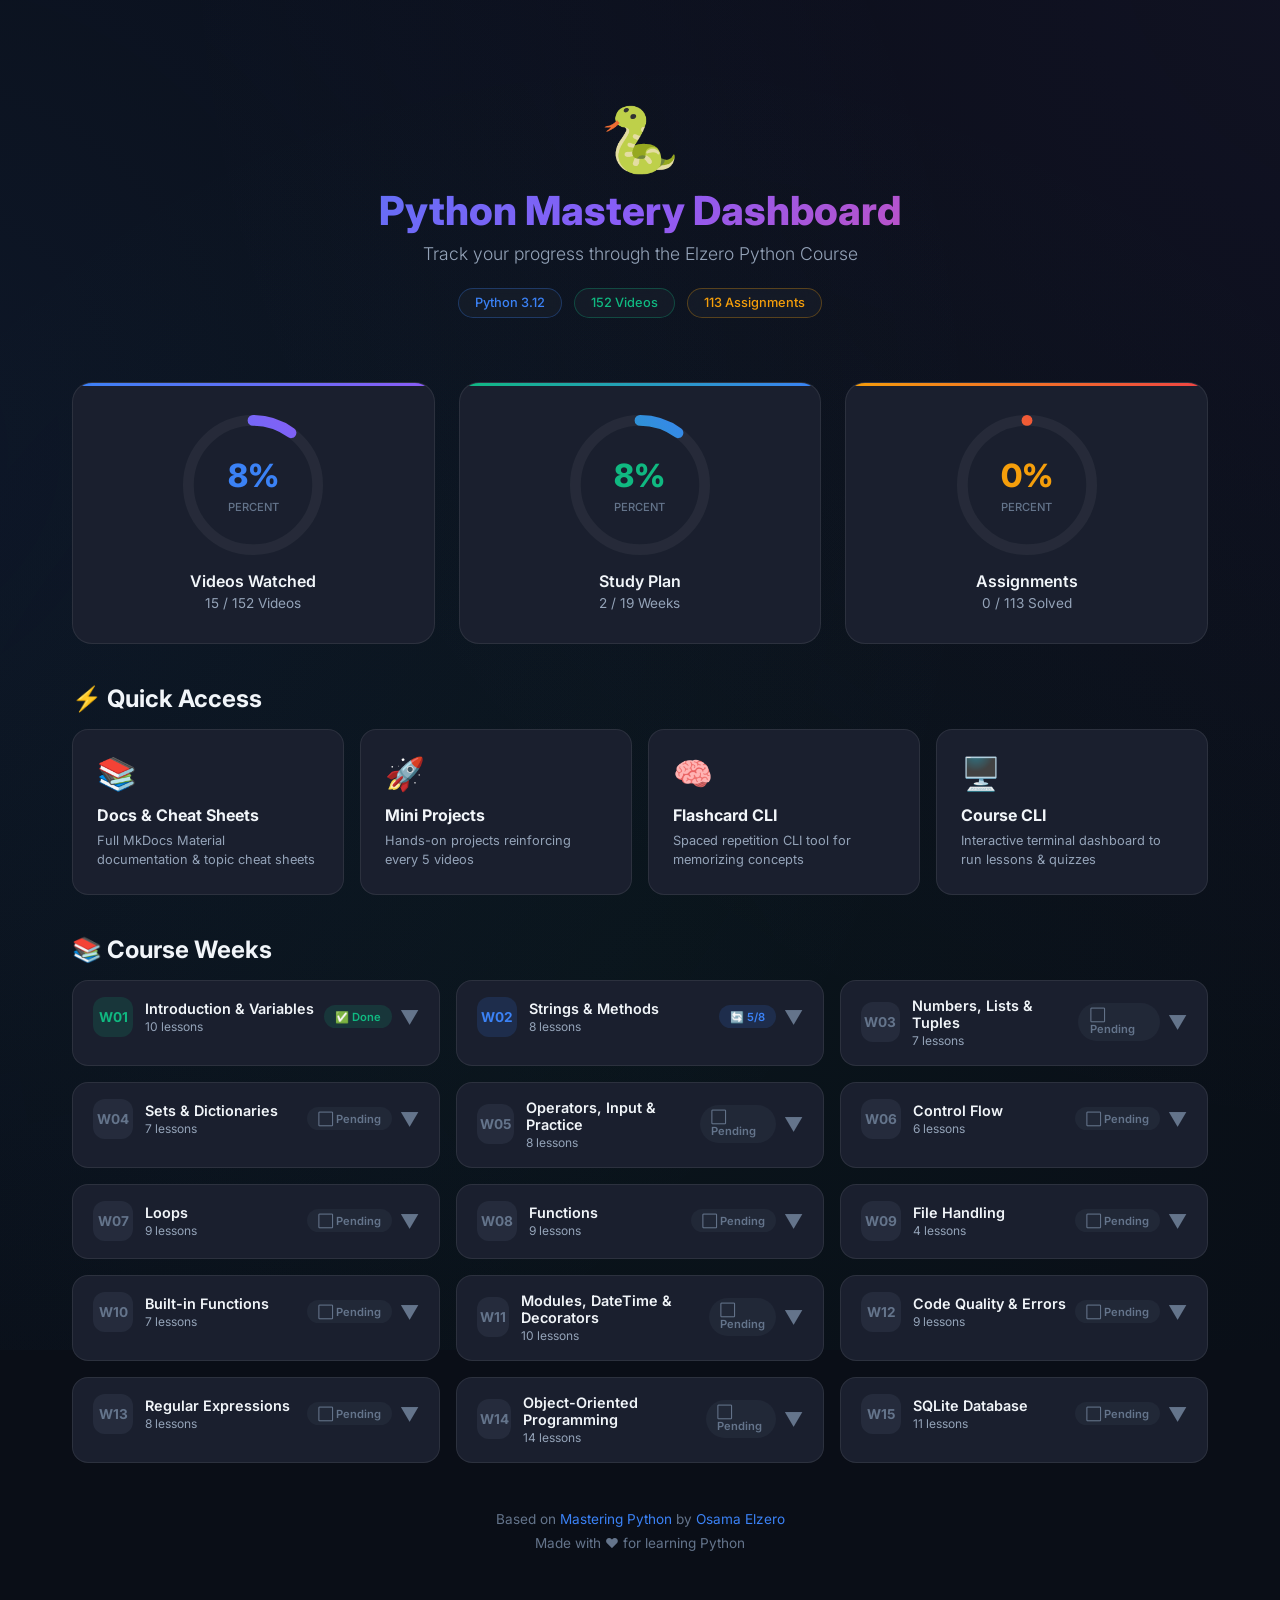
==== docs/dashboard/index.html @ 57e51c77 "feat: add live hosted website & dashboard badges to README and deploy-pages workflow" ====
<!DOCTYPE html>
<html lang="en">
<head>
    <meta charset="UTF-8">
    <meta name="viewport" content="width=device-width, initial-scale=1.0">
    <title>Python Course — Progress Dashboard</title>
    <link href="https://fonts.googleapis.com/css2?family=Inter:wght@300;400;500;600;700;800&display=swap" rel="stylesheet">
    <style>
        :root {
            --bg-primary: #0a0e17;
            --bg-secondary: #111827;
            --bg-card: #1a1f2e;
            --bg-card-hover: #222840;
            --accent-blue: #3b82f6;
            --accent-purple: #8b5cf6;
            --accent-green: #10b981;
            --accent-orange: #f59e0b;
            --accent-red: #ef4444;
            --accent-pink: #ec4899;
            --text-primary: #f1f5f9;
            --text-secondary: #94a3b8;
            --text-muted: #64748b;
            --glass-bg: rgba(255, 255, 255, 0.03);
            --glass-border: rgba(255, 255, 255, 0.08);
            --shadow: 0 8px 32px rgba(0, 0, 0, 0.3);
        }

        * { margin: 0; padding: 0; box-sizing: border-box; }

        body {
            font-family: 'Inter', -apple-system, sans-serif;
            background: var(--bg-primary);
            color: var(--text-primary);
            min-height: 100vh;
            overflow-x: hidden;
        }

        /* Animated background */
        body::before {
            content: '';
            position: fixed;
            top: -50%;
            left: -50%;
            width: 200%;
            height: 200%;
            background: radial-gradient(circle at 20% 50%, rgba(59, 130, 246, 0.08) 0%, transparent 50%),
                        radial-gradient(circle at 80% 20%, rgba(139, 92, 246, 0.06) 0%, transparent 50%),
                        radial-gradient(circle at 50% 80%, rgba(16, 185, 129, 0.04) 0%, transparent 50%);
            animation: bgFloat 20s ease-in-out infinite;
            z-index: -1;
        }

        @keyframes bgFloat {
            0%, 100% { transform: translate(0, 0) rotate(0deg); }
            33% { transform: translate(2%, -2%) rotate(1deg); }
            66% { transform: translate(-1%, 1%) rotate(-1deg); }
        }

        .container {
            max-width: 1200px;
            margin: 0 auto;
            padding: 2rem;
        }

        /* Header */
        .header {
            text-align: center;
            padding: 3rem 0 2rem;
            position: relative;
        }

        .header-logo {
            font-size: 4rem;
            margin-bottom: 0.5rem;
            animation: bounce 2s ease-in-out infinite;
        }

        @keyframes bounce {
            0%, 100% { transform: translateY(0); }
            50% { transform: translateY(-10px); }
        }

        .header h1 {
            font-size: 2.5rem;
            font-weight: 800;
            background: linear-gradient(135deg, var(--accent-blue), var(--accent-purple), var(--accent-pink));
            -webkit-background-clip: text;
            background-clip: text;
            -webkit-text-fill-color: transparent;
            margin-bottom: 0.5rem;
        }

        .header p {
            color: var(--text-secondary);
            font-size: 1.1rem;
            font-weight: 300;
        }

        .header-badges {
            display: flex;
            justify-content: center;
            gap: 0.75rem;
            margin-top: 1.5rem;
            flex-wrap: wrap;
        }

        .badge {
            padding: 0.4rem 1rem;
            border-radius: 99px;
            font-size: 0.8rem;
            font-weight: 500;
            border: 1px solid var(--glass-border);
            background: var(--glass-bg);
            backdrop-filter: blur(10px);
            transition: transform 0.2s;
        }

        .badge:hover { transform: scale(1.05); }
        .badge.blue { border-color: rgba(59, 130, 246, 0.3); color: var(--accent-blue); }
        .badge.green { border-color: rgba(16, 185, 129, 0.3); color: var(--accent-green); }
        .badge.orange { border-color: rgba(245, 158, 11, 0.3); color: var(--accent-orange); }

        /* Progress Rings Section */
        .progress-section {
            display: grid;
            grid-template-columns: repeat(auto-fit, minmax(200px, 1fr));
            gap: 1.5rem;
            margin: 2rem 0;
        }

        .progress-card {
            background: var(--bg-card);
            border: 1px solid var(--glass-border);
            border-radius: 20px;
            padding: 2rem 1.5rem;
            text-align: center;
            position: relative;
            overflow: hidden;
            transition: transform 0.3s, box-shadow 0.3s;
        }

        .progress-card:hover {
            transform: translateY(-4px);
            box-shadow: var(--shadow);
        }

        .progress-card::before {
            content: '';
            position: absolute;
            top: 0;
            left: 0;
            right: 0;
            height: 3px;
        }

        .progress-card:nth-child(1)::before { background: linear-gradient(90deg, var(--accent-blue), var(--accent-purple)); }
        .progress-card:nth-child(2)::before { background: linear-gradient(90deg, var(--accent-green), var(--accent-blue)); }
        .progress-card:nth-child(3)::before { background: linear-gradient(90deg, var(--accent-orange), var(--accent-red)); }

        .ring-container {
            position: relative;
            width: 140px;
            height: 140px;
            margin: 0 auto 1rem;
        }

        .ring-container svg {
            transform: rotate(-90deg);
            width: 140px;
            height: 140px;
        }

        .ring-bg {
            fill: none;
            stroke: rgba(255, 255, 255, 0.05);
            stroke-width: 10;
        }

        .ring-progress {
            fill: none;
            stroke-width: 10;
            stroke-linecap: round;
            stroke-dasharray: 377;
            stroke-dashoffset: 377;
            transition: stroke-dashoffset 2s ease-out;
        }

        .ring-progress.blue { stroke: url(#blueGrad); }
        .ring-progress.green { stroke: url(#greenGrad); }
        .ring-progress.orange { stroke: url(#orangeGrad); }

        .ring-label {
            position: absolute;
            top: 50%;
            left: 50%;
            transform: translate(-50%, -50%);
            text-align: center;
        }

        .ring-percent {
            font-size: 2rem;
            font-weight: 800;
            display: block;
        }

        .ring-percent.blue { color: var(--accent-blue); }
        .ring-percent.green { color: var(--accent-green); }
        .ring-percent.orange { color: var(--accent-orange); }

        .ring-sub {
            font-size: 0.7rem;
            color: var(--text-muted);
            font-weight: 500;
        }

        .progress-title {
            font-weight: 600;
            font-size: 1rem;
            margin-bottom: 0.25rem;
        }

        .progress-detail {
            color: var(--text-secondary);
            font-size: 0.85rem;
        }

        /* Weeks Grid */
        .section-title {
            font-size: 1.5rem;
            font-weight: 700;
            margin: 2.5rem 0 1rem;
            display: flex;
            align-items: center;
            gap: 0.5rem;
        }

        .weeks-grid {
            display: grid;
            grid-template-columns: repeat(auto-fill, minmax(340px, 1fr));
            gap: 1rem;
        }

        .week-card {
            background: var(--bg-card);
            border: 1px solid var(--glass-border);
            border-radius: 16px;
            overflow: hidden;
            transition: transform 0.2s, box-shadow 0.2s;
        }

        .week-card:hover {
            transform: translateY(-2px);
            box-shadow: var(--shadow);
        }

        .week-header {
            padding: 1rem 1.25rem;
            display: flex;
            align-items: center;
            justify-content: space-between;
            cursor: pointer;
            user-select: none;
        }

        .week-header:hover { background: var(--bg-card-hover); }

        .week-info {
            display: flex;
            align-items: center;
            gap: 0.75rem;
        }

        .week-num {
            width: 40px;
            height: 40px;
            border-radius: 12px;
            display: flex;
            align-items: center;
            justify-content: center;
            font-weight: 700;
            font-size: 0.85rem;
        }

        .week-num.done { background: rgba(16, 185, 129, 0.15); color: var(--accent-green); }
        .week-num.progress { background: rgba(59, 130, 246, 0.15); color: var(--accent-blue); }
        .week-num.pending { background: rgba(100, 116, 139, 0.15); color: var(--text-muted); }

        .week-title { font-weight: 600; font-size: 0.9rem; }
        .week-subtitle { font-size: 0.75rem; color: var(--text-secondary); margin-top: 2px; }

        .week-status {
            font-size: 0.7rem;
            padding: 0.3rem 0.7rem;
            border-radius: 99px;
            font-weight: 600;
        }

        .week-status.done { background: rgba(16, 185, 129, 0.15); color: var(--accent-green); }
        .week-status.progress { background: rgba(59, 130, 246, 0.15); color: var(--accent-blue); }
        .week-status.pending { background: rgba(100, 116, 139, 0.1); color: var(--text-muted); }

        .week-lessons {
            max-height: 0;
            overflow: hidden;
            transition: max-height 0.4s ease;
            border-top: 1px solid transparent;
        }

        .week-card.open .week-lessons {
            max-height: 800px;
            border-top-color: var(--glass-border);
        }

        .lesson-item {
            display: flex;
            align-items: center;
            gap: 0.75rem;
            padding: 0.6rem 1.25rem;
            font-size: 0.85rem;
            transition: background 0.15s;
        }

        .lesson-item:hover { background: var(--bg-card-hover); }

        .lesson-status {
            width: 20px;
            height: 20px;
            border-radius: 50%;
            display: flex;
            align-items: center;
            justify-content: center;
            font-size: 0.65rem;
            flex-shrink: 0;
        }

        .lesson-status.done { background: rgba(16, 185, 129, 0.2); color: var(--accent-green); }
        .lesson-status.pending { background: rgba(100, 116, 139, 0.1); border: 1.5px solid var(--text-muted); }

        .lesson-name { color: var(--text-secondary); }
        .lesson-name.done { color: var(--text-primary); }
        .lesson-num { color: var(--text-muted); font-weight: 600; min-width: 28px; }

        .chevron {
            transition: transform 0.3s;
            color: var(--text-muted);
            font-size: 1.2rem;
        }

        .week-card.open .chevron { transform: rotate(180deg); }

        /* Features Section */
        .features-grid {
            display: grid;
            grid-template-columns: repeat(auto-fit, minmax(250px, 1fr));
            gap: 1rem;
            margin: 1rem 0 2rem;
        }

        .feature-card {
            background: var(--bg-card);
            border: 1px solid var(--glass-border);
            border-radius: 16px;
            padding: 1.5rem;
            transition: transform 0.2s, box-shadow 0.2s;
            text-decoration: none;
            color: inherit;
            display: block;
        }

        .feature-card:hover {
            transform: translateY(-3px);
            box-shadow: var(--shadow);
        }

        .feature-icon {
            font-size: 2rem;
            margin-bottom: 0.75rem;
        }

        .feature-card h3 {
            font-size: 1rem;
            margin-bottom: 0.4rem;
        }

        .feature-card p {
            font-size: 0.8rem;
            color: var(--text-secondary);
            line-height: 1.5;
        }

        /* Footer */
        .footer {
            text-align: center;
            padding: 3rem 0 2rem;
            color: var(--text-muted);
            font-size: 0.85rem;
        }

        .footer a {
            color: var(--accent-blue);
            text-decoration: none;
        }

        .footer a:hover { text-decoration: underline; }

        /* Responsive */
        @media (max-width: 640px) {
            .container { padding: 1rem; }
            .header h1 { font-size: 1.8rem; }
            .progress-section { grid-template-columns: 1fr; }
            .weeks-grid { grid-template-columns: 1fr; }
        }
    </style>
</head>
<body>
    <!-- SVG Gradients -->
    <svg width="0" height="0">
        <defs>
            <linearGradient id="blueGrad" x1="0%" y1="0%" x2="100%" y2="100%">
                <stop offset="0%" style="stop-color:#3b82f6"/>
                <stop offset="100%" style="stop-color:#8b5cf6"/>
            </linearGradient>
            <linearGradient id="greenGrad" x1="0%" y1="0%" x2="100%" y2="100%">
                <stop offset="0%" style="stop-color:#10b981"/>
                <stop offset="100%" style="stop-color:#3b82f6"/>
            </linearGradient>
            <linearGradient id="orangeGrad" x1="0%" y1="0%" x2="100%" y2="100%">
                <stop offset="0%" style="stop-color:#f59e0b"/>
                <stop offset="100%" style="stop-color:#ef4444"/>
            </linearGradient>
        </defs>
    </svg>

    <div class="container">
        <!-- Header -->
        <header class="header">
            <div class="header-logo">🐍</div>
            <h1>Python Mastery Dashboard</h1>
            <p>Track your progress through the Elzero Python Course</p>
            <div class="header-badges">
                <span class="badge blue">Python 3.12</span>
                <span class="badge green">152 Videos</span>
                <span class="badge orange">113 Assignments</span>
            </div>
        </header>

        <!-- Progress Rings -->
        <section class="progress-section">
            <div class="progress-card">
                <div class="ring-container">
                    <svg viewBox="0 0 130 130">
                        <circle class="ring-bg" cx="65" cy="65" r="60"/>
                        <circle class="ring-progress blue" cx="65" cy="65" r="60" data-percent="10"/>
                    </svg>
                    <div class="ring-label">
                        <span class="ring-percent blue" data-target="10">0</span>
                        <span class="ring-sub">PERCENT</span>
                    </div>
                </div>
                <div class="progress-title">Videos Watched</div>
                <div class="progress-detail">15 / 152 Videos</div>
            </div>

            <div class="progress-card">
                <div class="ring-container">
                    <svg viewBox="0 0 130 130">
                        <circle class="ring-bg" cx="65" cy="65" r="60"/>
                        <circle class="ring-progress green" cx="65" cy="65" r="60" data-percent="10"/>
                    </svg>
                    <div class="ring-label">
                        <span class="ring-percent green" data-target="10">0</span>
                        <span class="ring-sub">PERCENT</span>
                    </div>
                </div>
                <div class="progress-title">Study Plan</div>
                <div class="progress-detail">2 / 19 Weeks</div>
            </div>

            <div class="progress-card">
                <div class="ring-container">
                    <svg viewBox="0 0 130 130">
                        <circle class="ring-bg" cx="65" cy="65" r="60"/>
                        <circle class="ring-progress orange" cx="65" cy="65" r="60" data-percent="0"/>
                    </svg>
                    <div class="ring-label">
                        <span class="ring-percent orange" data-target="0">0</span>
                        <span class="ring-sub">PERCENT</span>
                    </div>
                </div>
                <div class="progress-title">Assignments</div>
                <div class="progress-detail">0 / 113 Solved</div>
            </div>
        </section>

        <!-- Quick Links -->
        <h2 class="section-title">⚡ Quick Access</h2>
        <div class="features-grid">
            <a class="feature-card" href="../docs/cheatsheets/01_fundamentals/" id="linkDocs">
                <div class="feature-icon">📚</div>
                <h3>Docs & Cheat Sheets</h3>
                <p>Full MkDocs Material documentation & topic cheat sheets</p>
            </a>
            <a class="feature-card" href="../projects/">
                <div class="feature-icon">🚀</div>
                <h3>Mini Projects</h3>
                <p>Hands-on projects reinforcing every 5 videos</p>
            </a>
            <a class="feature-card" href="javascript:void(0)" onclick="alert('Run `python flashcards/flashcards.py` in your terminal to start flashcards!')">
                <div class="feature-icon">🧠</div>
                <h3>Flashcard CLI</h3>
                <p>Spaced repetition CLI tool for memorizing concepts</p>
            </a>
            <a class="feature-card" href="javascript:void(0)" onclick="alert('Run `python course_runner.py` in your terminal to open CLI runner!')">
                <div class="feature-icon">🖥️</div>
                <h3>Course CLI</h3>
                <p>Interactive terminal dashboard to run lessons & quizzes</p>
            </a>
        </div>
        <script>
            // Adapt docs link if served over HTTP
            if (window.location.protocol.startsWith('http')) {
                const docsLink = document.getElementById('linkDocs');
                if (docsLink) docsLink.href = '/docs/';
            }
        </script>

        <!-- Weeks -->
        <h2 class="section-title">📚 Course Weeks</h2>
        <div class="weeks-grid" id="weeksGrid"></div>

        <!-- Footer -->
        <footer class="footer">
            <p>Based on <a href="https://elzero.org/study/mastering-python-study-plan/" target="_blank">Mastering Python</a> by <a href="https://www.youtube.com/user/OsamaElzero" target="_blank">Osama Elzero</a></p>
            <p style="margin-top: 0.5rem;">Made with ❤️ for learning Python</p>
        </footer>
    </div>

    <script>
    // ===== COURSE DATA =====
    const weeks = [
        { num: "01", title: "Introduction & Variables", status: "done", lessons: [
            { num: "001", name: "Introduction & What Is Python?", done: true },
            { num: "002", name: "What I Need?", done: true },
            { num: "003", name: "Syntax & Your First App", done: true },
            { num: "004", name: "Comments", done: true },
            { num: "005", name: "Dealing With Data In Python", done: true },
            { num: "006", name: "Some Data Types Overview", done: true },
            { num: "007", name: "Variables - Part 01", done: true },
            { num: "008", name: "Variables - Part 02", done: true },
            { num: "009", name: "Escape Sequences Characters", done: true },
            { num: "010", name: "Concatenation & Training", done: true },
        ]},
        { num: "02", title: "Strings & Methods", status: "progress", lessons: [
            { num: "011", name: "String", done: true },
            { num: "012", name: "String - Indexing & Slicing", done: true },
            { num: "013", name: "String - Methods - Part 01", done: true },
            { num: "014", name: "String - Methods - Part 02", done: true },
            { num: "015", name: "String - Methods - Part 03", done: true },
            { num: "016", name: "String - Methods - Part 04", done: false },
            { num: "017", name: "String - Formatting - Old Way", done: false },
            { num: "018", name: "String - Formatting - New Way", done: false },
        ]},
        { num: "03", title: "Numbers, Lists & Tuples", status: "pending", lessons: [
            { num: "019", name: "Numbers", done: false },
            { num: "020", name: "Arithmetic Operators", done: false },
            { num: "021", name: "List", done: false },
            { num: "022", name: "List - Methods - Part 01", done: false },
            { num: "023", name: "List - Methods - Part 02", done: false },
            { num: "024", name: "Tuple - Methods - Part 01", done: false },
            { num: "025", name: "Tuple - Methods - Part 02", done: false },
        ]},
        { num: "04", title: "Sets & Dictionaries", status: "pending", lessons: [
            { num: "026", name: "Set", done: false }, { num: "027", name: "Set - Methods Part 01", done: false },
            { num: "028", name: "Set - Methods Part 02", done: false }, { num: "029", name: "Set - Methods Part 03", done: false },
            { num: "030", name: "Dictionary", done: false }, { num: "031", name: "Dictionary - Methods Part 01", done: false },
            { num: "032", name: "Dictionary - Methods Part 02", done: false },
        ]},
        { num: "05", title: "Operators, Input & Practice", status: "pending", lessons: [
            { num: "033", name: "Boolean", done: false }, { num: "034", name: "Boolean Operators", done: false },
            { num: "035", name: "Assignment Operators", done: false }, { num: "036", name: "Comparison Operators", done: false },
            { num: "037", name: "Type Conversion", done: false }, { num: "038", name: "User Input", done: false },
            { num: "039", name: "Email Slice - Practical", done: false }, { num: "040", name: "Your Age In Full Details", done: false },
        ]},
        { num: "06", title: "Control Flow", status: "pending", lessons: [
            { num: "041", name: "If & Elif & Else", done: false }, { num: "042", name: "Nested If & Training", done: false },
            { num: "043", name: "Ternary Conditional", done: false }, { num: "044", name: "Calculate Age Advanced", done: false },
            { num: "045", name: "Membership Operators", done: false }, { num: "046", name: "Membership Control", done: false },
        ]},
        { num: "07", title: "Loops", status: "pending", lessons: [
            { num: "047", name: "While - Else", done: false }, { num: "048", name: "While - Printing Friends", done: false },
            { num: "049", name: "While - Bookmarks Manager", done: false }, { num: "050", name: "While - Password Checker", done: false },
            { num: "051", name: "For - Else", done: false }, { num: "052", name: "For - Training", done: false },
            { num: "053", name: "For - Nested Loop", done: false }, { num: "054", name: "Break & Continue & Pass", done: false },
            { num: "055", name: "Advanced Dictionary", done: false },
        ]},
        { num: "08", title: "Functions", status: "pending", lessons: [
            { num: "056", name: "Function - Return", done: false }, { num: "057", name: "Parameters & Arguments", done: false },
            { num: "058", name: "Packing & Unpacking Args", done: false }, { num: "059", name: "Default Parameters", done: false },
            { num: "060", name: "Packing Keyword Args", done: false }, { num: "061", name: "Packing Training", done: false },
            { num: "062", name: "Scope", done: false }, { num: "063", name: "Recursion", done: false },
            { num: "064", name: "Lambda", done: false },
        ]},
        { num: "09", title: "File Handling", status: "pending", lessons: [
            { num: "065", name: "File Handling - Intro", done: false }, { num: "066", name: "Read File", done: false },
            { num: "067", name: "Write & Append", done: false }, { num: "068", name: "Important Information", done: false },
        ]},
        { num: "10", title: "Built-in Functions", status: "pending", lessons: [
            { num: "069", name: "Built-In Functions 01", done: false }, { num: "070", name: "Built-In Functions 02", done: false },
            { num: "071", name: "Built-In Functions 03", done: false }, { num: "072", name: "Map", done: false },
            { num: "073", name: "Filter", done: false }, { num: "074", name: "Reduce", done: false },
            { num: "075", name: "Built-In Functions 07", done: false },
        ]},
        { num: "11", title: "Modules, DateTime & Decorators", status: "pending", lessons: [
            { num: "076", name: "Modules - Intro", done: false }, { num: "077", name: "Create Your Module", done: false },
            { num: "078", name: "External Packages", done: false }, { num: "079", name: "Date & Time Intro", done: false },
            { num: "080", name: "Formatting Date", done: false }, { num: "081", name: "Iterable vs Iterator", done: false },
            { num: "082", name: "Generators", done: false }, { num: "083", name: "Decorators Intro", done: false },
            { num: "084", name: "Decorators - Params", done: false }, { num: "085", name: "Decorators - Speed Test", done: false },
        ]},
        { num: "12", title: "Code Quality & Errors", status: "pending", lessons: [
            { num: "086", name: "Zip Practical", done: false }, { num: "087", name: "Pillow", done: false },
            { num: "088", name: "Docstrings", done: false }, { num: "089", name: "Pylint", done: false },
            { num: "090", name: "Exceptions Raising", done: false }, { num: "091", name: "Try Except Else Finally", done: false },
            { num: "092", name: "Advanced Exceptions", done: false }, { num: "093", name: "Debugging", done: false },
            { num: "094", name: "Type Hinting", done: false },
        ]},
        { num: "13", title: "Regular Expressions", status: "pending", lessons: [
            { num: "095", name: "Regex - Intro", done: false }, { num: "096", name: "Quantifiers", done: false },
            { num: "097", name: "Character Classes", done: false }, { num: "098", name: "Assertions & Email", done: false },
            { num: "099", name: "Logical Or & Escaping", done: false }, { num: "100", name: "re Search & FindAll", done: false },
            { num: "101", name: "re Split & Sub", done: false }, { num: "102", name: "Groups & Flags", done: false },
        ]},
        { num: "14", title: "Object-Oriented Programming", status: "pending", lessons: [
            { num: "103", name: "OOP Intro", done: false }, { num: "104", name: "Class Syntax", done: false },
            { num: "105", name: "Instance Attrs 01", done: false }, { num: "106", name: "Instance Attrs 02", done: false },
            { num: "107", name: "Class Attributes", done: false }, { num: "108", name: "Class & Static Methods", done: false },
            { num: "109", name: "Magic Methods", done: false }, { num: "110", name: "Inheritance", done: false },
            { num: "111", name: "Multiple Inheritance", done: false }, { num: "112", name: "Polymorphism", done: false },
            { num: "113", name: "Encapsulation", done: false }, { num: "114", name: "Getters & Setters", done: false },
            { num: "115", name: "@Property Decorator", done: false }, { num: "116", name: "Abstract Base Class", done: false },
        ]},
        { num: "15", title: "SQLite Database", status: "pending", lessons: [
            { num: "117", name: "Database Intro", done: false }, { num: "118", name: "Create DB & Connect", done: false },
            { num: "119", name: "Insert Data", done: false }, { num: "120", name: "Retrieve Data", done: false },
            { num: "121", name: "Training On Everything", done: false }, { num: "122", name: "Update & Delete", done: false },
            { num: "123", name: "Skills App 01", done: false }, { num: "124", name: "Skills App 02", done: false },
            { num: "125", name: "Skills App 03", done: false }, { num: "126", name: "Skills App 04", done: false },
            { num: "127", name: "Important Info", done: false },
        ]},
    ];

    // ===== RENDER WEEKS =====
    const grid = document.getElementById('weeksGrid');

    weeks.forEach(week => {
        const doneCount = week.lessons.filter(l => l.done).length;
        const totalCount = week.lessons.length;
        const statusLabel = week.status === 'done' ? '✅ Done' : week.status === 'progress' ? `🔄 ${doneCount}/${totalCount}` : '⬜ Pending';

        const card = document.createElement('div');
        card.className = 'week-card';
        card.innerHTML = `
            <div class="week-header" onclick="this.parentElement.classList.toggle('open')">
                <div class="week-info">
                    <div class="week-num ${week.status}">W${week.num}</div>
                    <div>
                        <div class="week-title">${week.title}</div>
                        <div class="week-subtitle">${totalCount} lessons</div>
                    </div>
                </div>
                <div style="display:flex;align-items:center;gap:0.5rem">
                    <span class="week-status ${week.status}">${statusLabel}</span>
                    <span class="chevron">▼</span>
                </div>
            </div>
            <div class="week-lessons">
                ${week.lessons.map(l => `
                    <div class="lesson-item">
                        <div class="lesson-status ${l.done ? 'done' : 'pending'}">${l.done ? '✓' : ''}</div>
                        <span class="lesson-num">${l.num}</span>
                        <span class="lesson-name ${l.done ? 'done' : ''}">${l.name}</span>
                    </div>
                `).join('')}
            </div>
        `;
        grid.appendChild(card);
    });

    // ===== ANIMATE PROGRESS RINGS =====
    setTimeout(() => {
        document.querySelectorAll('.ring-progress').forEach(ring => {
            const percent = parseInt(ring.dataset.percent);
            const circumference = 2 * Math.PI * 60; // r=60
            const offset = circumference - (percent / 100) * circumference;
            ring.style.strokeDashoffset = offset;
        });

        document.querySelectorAll('.ring-percent').forEach(el => {
            const target = parseInt(el.dataset.target);
            let current = 0;
            const duration = 1500;
            const step = target / (duration / 16);
            const timer = setInterval(() => {
                current += step;
                if (current >= target) { current = target; clearInterval(timer); }
                el.textContent = Math.round(current) + '%';
            }, 16);
        });
    }, 300);
    </script>
</body>
</html>
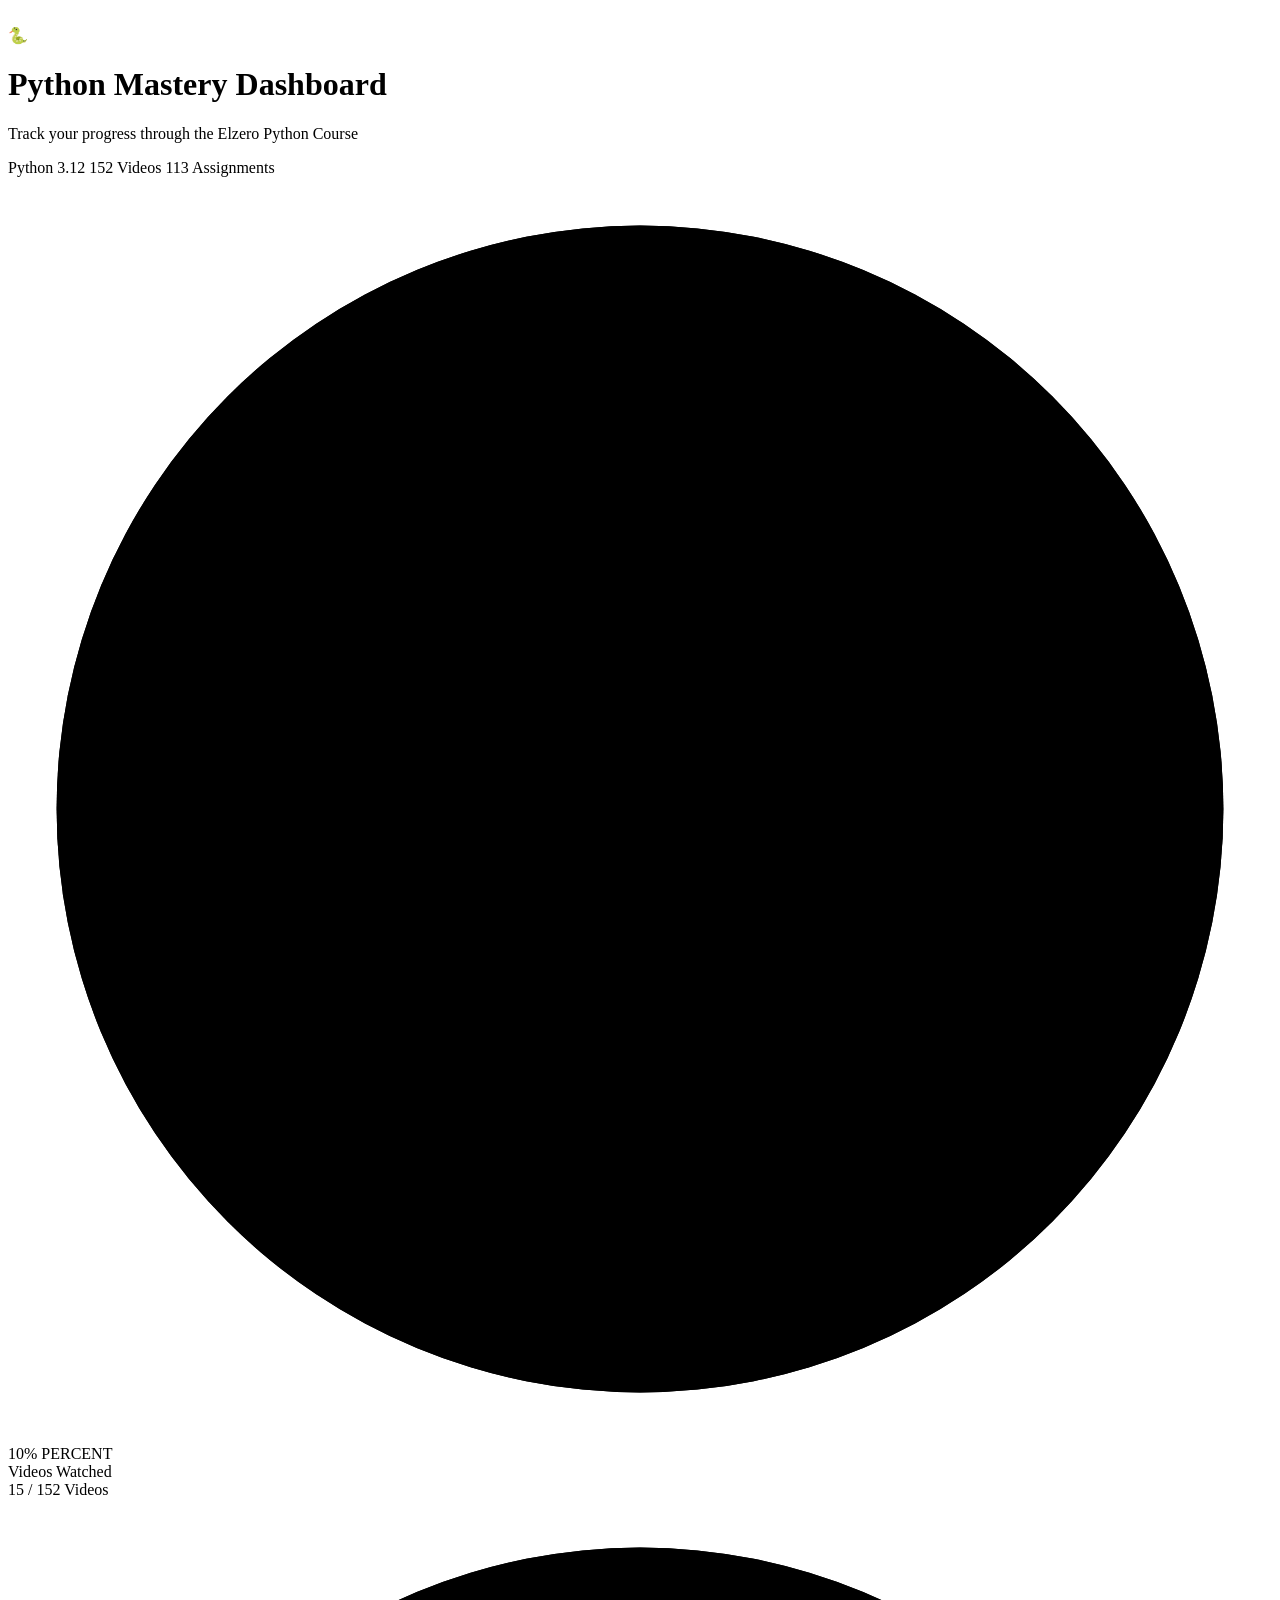
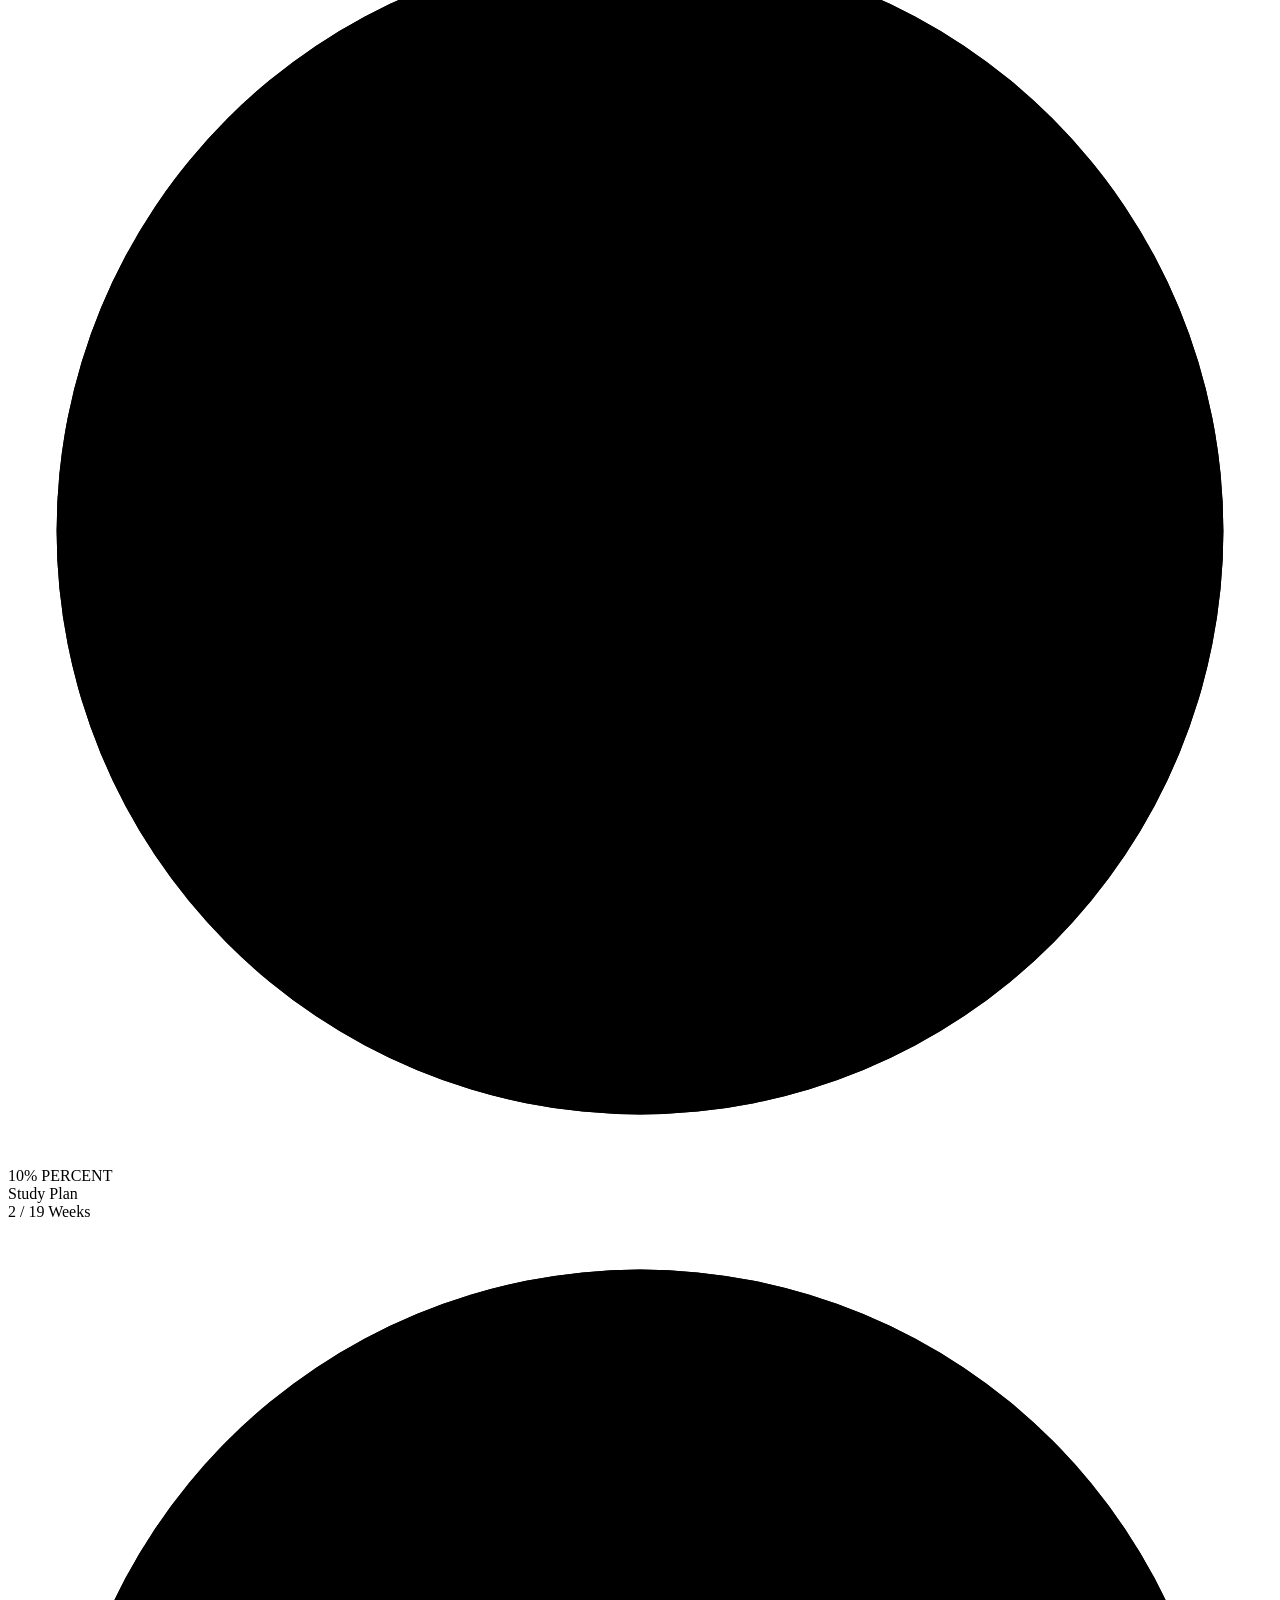
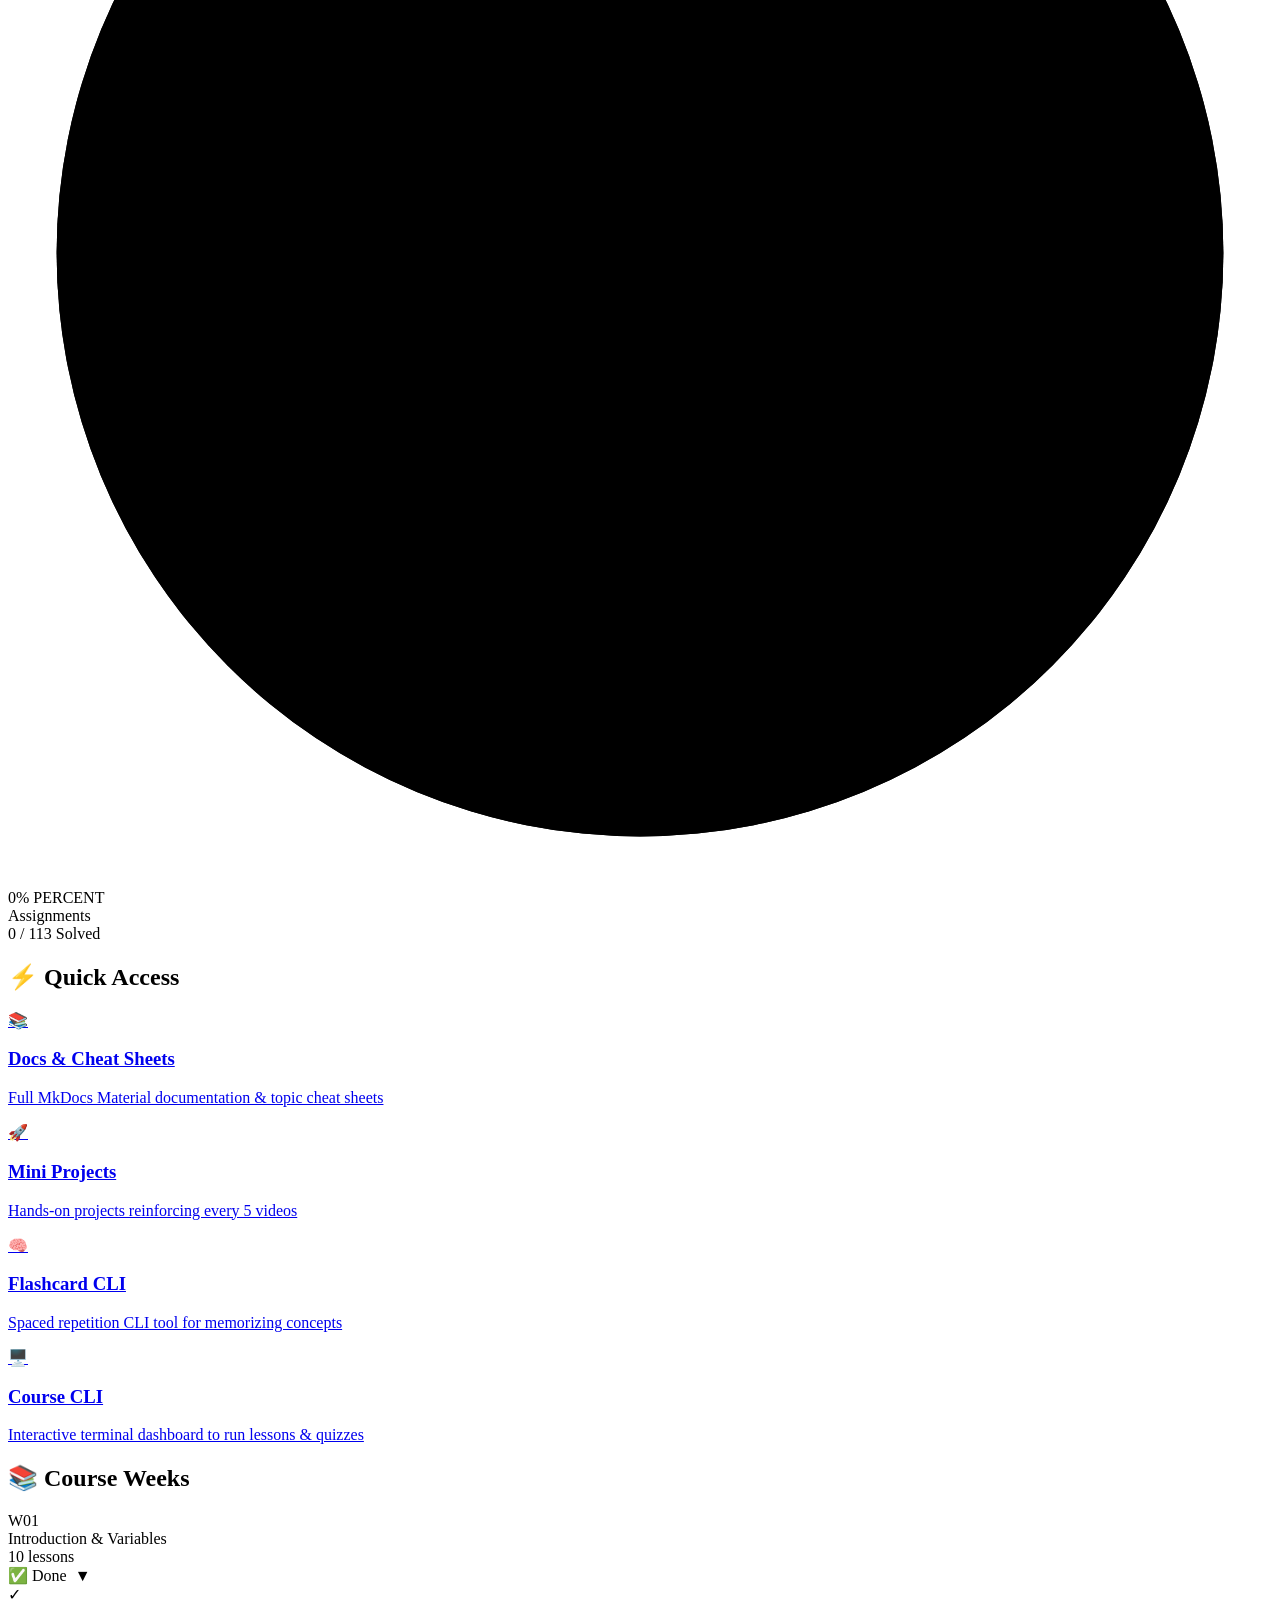
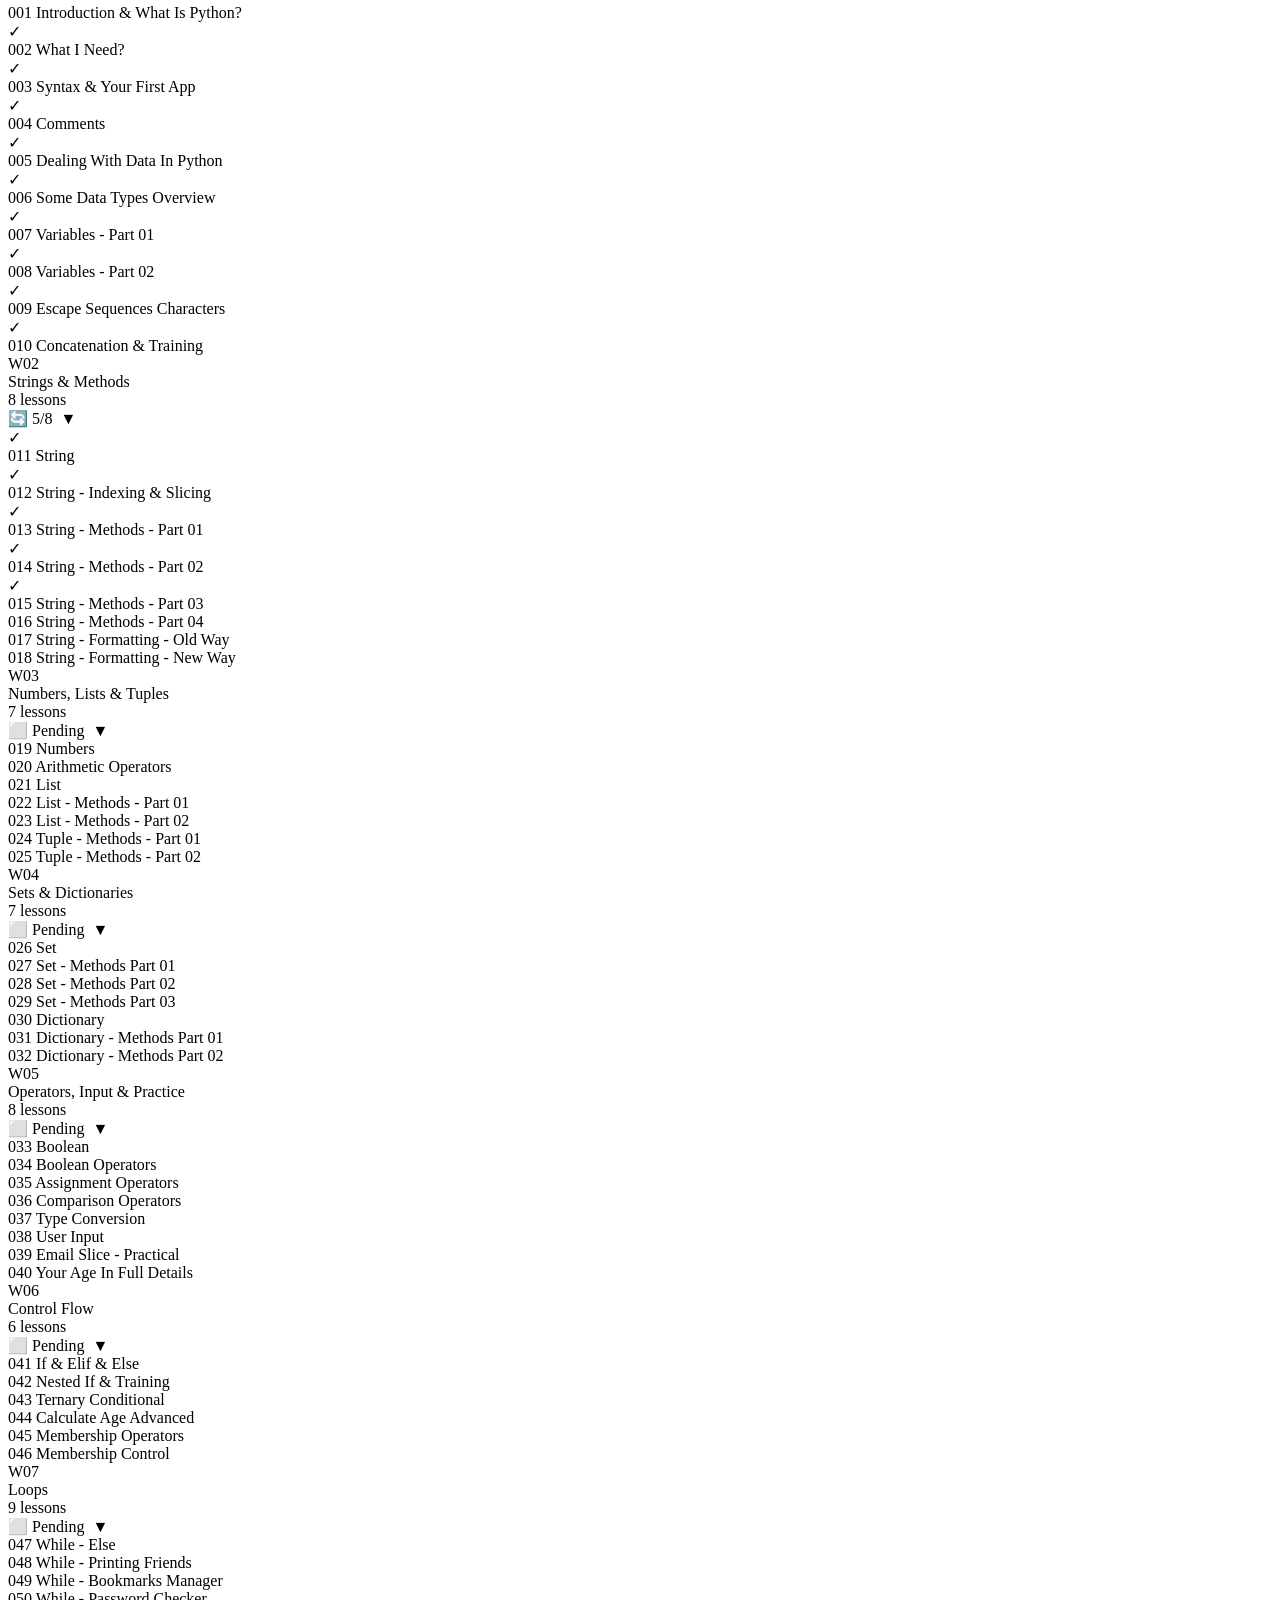
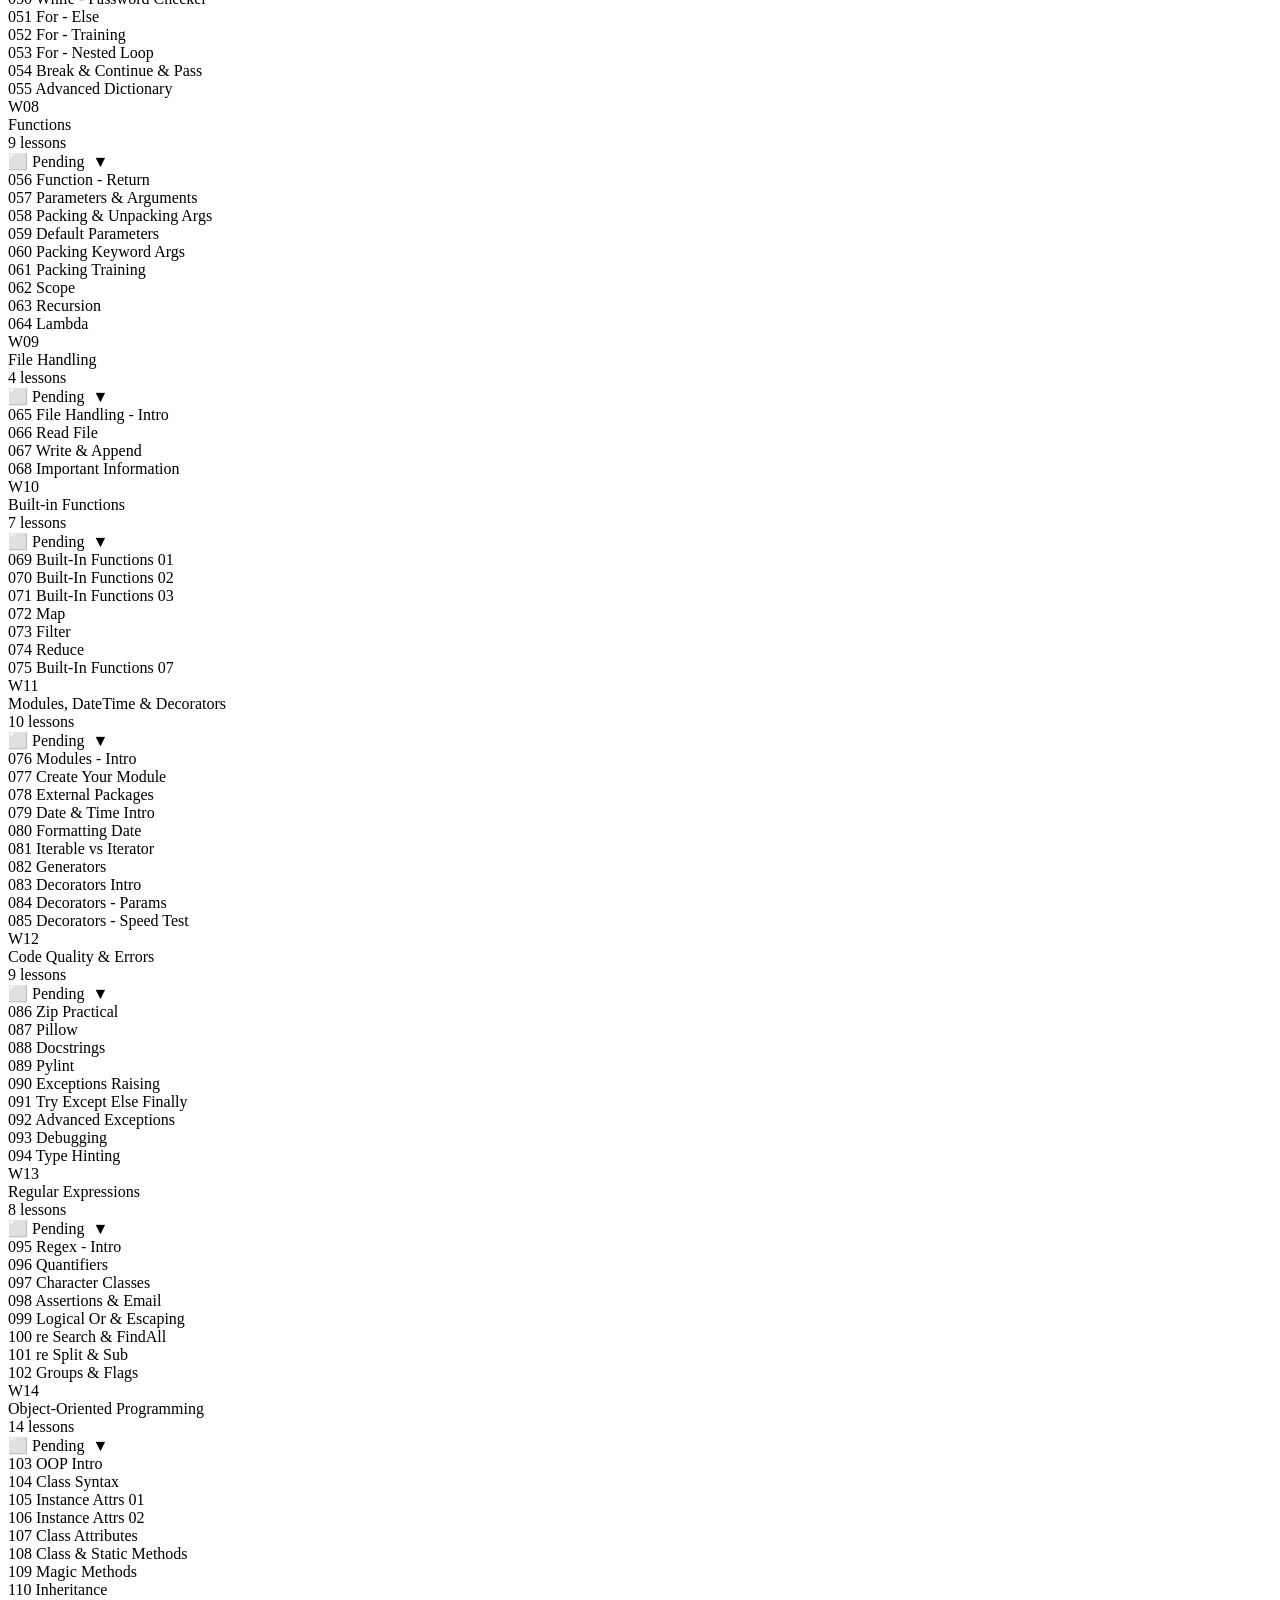
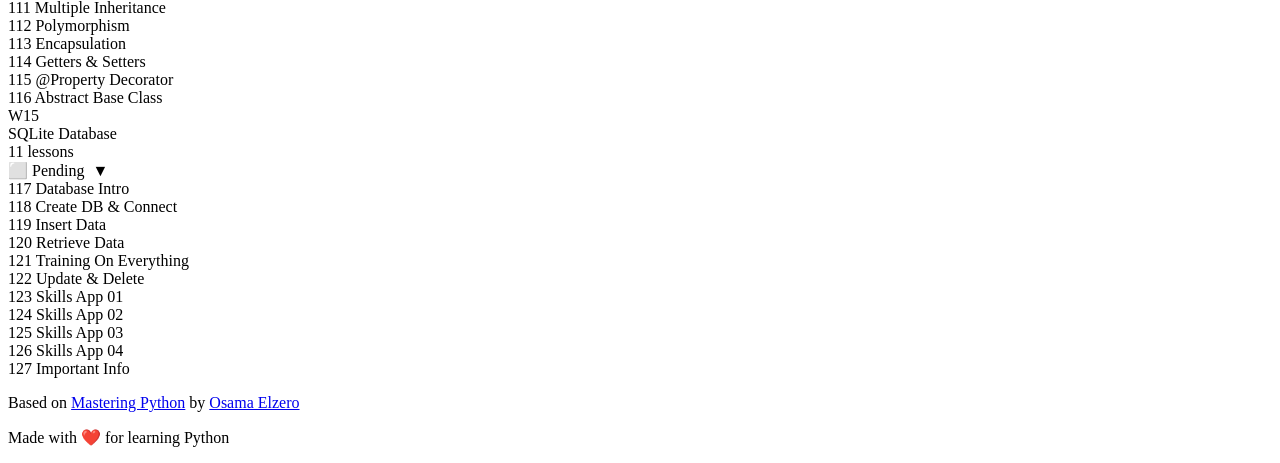
==== commit 47ae1cc1: "feat: implement Python course progress dashboard with auto-sync workflow" ====
--- a/docs/dashboard/index.html
+++ b/docs/dashboard/index.html
@@ -4,415 +4,11 @@
     <meta charset="UTF-8">
     <meta name="viewport" content="width=device-width, initial-scale=1.0">
     <title>Python Course — Progress Dashboard</title>
-    <link href="https://fonts.googleapis.com/css2?family=Inter:wght@300;400;500;600;700;800&display=swap" rel="stylesheet">
-    <style>
-        :root {
-            --bg-primary: #0a0e17;
-            --bg-secondary: #111827;
-            --bg-card: #1a1f2e;
-            --bg-card-hover: #222840;
-            --accent-blue: #3b82f6;
-            --accent-purple: #8b5cf6;
-            --accent-green: #10b981;
-            --accent-orange: #f59e0b;
-            --accent-red: #ef4444;
-            --accent-pink: #ec4899;
-            --text-primary: #f1f5f9;
-            --text-secondary: #94a3b8;
-            --text-muted: #64748b;
-            --glass-bg: rgba(255, 255, 255, 0.03);
-            --glass-border: rgba(255, 255, 255, 0.08);
-            --shadow: 0 8px 32px rgba(0, 0, 0, 0.3);
-        }
-
-        * { margin: 0; padding: 0; box-sizing: border-box; }
-
-        body {
-            font-family: 'Inter', -apple-system, sans-serif;
-            background: var(--bg-primary);
-            color: var(--text-primary);
-            min-height: 100vh;
-            overflow-x: hidden;
-        }
-
-        /* Animated background */
-        body::before {
-            content: '';
-            position: fixed;
-            top: -50%;
-            left: -50%;
-            width: 200%;
-            height: 200%;
-            background: radial-gradient(circle at 20% 50%, rgba(59, 130, 246, 0.08) 0%, transparent 50%),
-                        radial-gradient(circle at 80% 20%, rgba(139, 92, 246, 0.06) 0%, transparent 50%),
-                        radial-gradient(circle at 50% 80%, rgba(16, 185, 129, 0.04) 0%, transparent 50%);
-            animation: bgFloat 20s ease-in-out infinite;
-            z-index: -1;
-        }
-
-        @keyframes bgFloat {
-            0%, 100% { transform: translate(0, 0) rotate(0deg); }
-            33% { transform: translate(2%, -2%) rotate(1deg); }
-            66% { transform: translate(-1%, 1%) rotate(-1deg); }
-        }
-
-        .container {
-            max-width: 1200px;
-            margin: 0 auto;
-            padding: 2rem;
-        }
-
-        /* Header */
-        .header {
-            text-align: center;
-            padding: 3rem 0 2rem;
-            position: relative;
-        }
-
-        .header-logo {
-            font-size: 4rem;
-            margin-bottom: 0.5rem;
-            animation: bounce 2s ease-in-out infinite;
-        }
-
-        @keyframes bounce {
-            0%, 100% { transform: translateY(0); }
-            50% { transform: translateY(-10px); }
-        }
-
-        .header h1 {
-            font-size: 2.5rem;
-            font-weight: 800;
-            background: linear-gradient(135deg, var(--accent-blue), var(--accent-purple), var(--accent-pink));
-            -webkit-background-clip: text;
-            background-clip: text;
-            -webkit-text-fill-color: transparent;
-            margin-bottom: 0.5rem;
-        }
-
-        .header p {
-            color: var(--text-secondary);
-            font-size: 1.1rem;
-            font-weight: 300;
-        }
-
-        .header-badges {
-            display: flex;
-            justify-content: center;
-            gap: 0.75rem;
-            margin-top: 1.5rem;
-            flex-wrap: wrap;
-        }
-
-        .badge {
-            padding: 0.4rem 1rem;
-            border-radius: 99px;
-            font-size: 0.8rem;
-            font-weight: 500;
-            border: 1px solid var(--glass-border);
-            background: var(--glass-bg);
-            backdrop-filter: blur(10px);
-            transition: transform 0.2s;
-        }
-
-        .badge:hover { transform: scale(1.05); }
-        .badge.blue { border-color: rgba(59, 130, 246, 0.3); color: var(--accent-blue); }
-        .badge.green { border-color: rgba(16, 185, 129, 0.3); color: var(--accent-green); }
-        .badge.orange { border-color: rgba(245, 158, 11, 0.3); color: var(--accent-orange); }
-
-        /* Progress Rings Section */
-        .progress-section {
-            display: grid;
-            grid-template-columns: repeat(auto-fit, minmax(200px, 1fr));
-            gap: 1.5rem;
-            margin: 2rem 0;
-        }
-
-        .progress-card {
-            background: var(--bg-card);
-            border: 1px solid var(--glass-border);
-            border-radius: 20px;
-            padding: 2rem 1.5rem;
-            text-align: center;
-            position: relative;
-            overflow: hidden;
-            transition: transform 0.3s, box-shadow 0.3s;
-        }
-
-        .progress-card:hover {
-            transform: translateY(-4px);
-            box-shadow: var(--shadow);
-        }
-
-        .progress-card::before {
-            content: '';
-            position: absolute;
-            top: 0;
-            left: 0;
-            right: 0;
-            height: 3px;
-        }
-
-        .progress-card:nth-child(1)::before { background: linear-gradient(90deg, var(--accent-blue), var(--accent-purple)); }
-        .progress-card:nth-child(2)::before { background: linear-gradient(90deg, var(--accent-green), var(--accent-blue)); }
-        .progress-card:nth-child(3)::before { background: linear-gradient(90deg, var(--accent-orange), var(--accent-red)); }
-
-        .ring-container {
-            position: relative;
-            width: 140px;
-            height: 140px;
-            margin: 0 auto 1rem;
-        }
-
-        .ring-container svg {
-            transform: rotate(-90deg);
-            width: 140px;
-            height: 140px;
-        }
-
-        .ring-bg {
-            fill: none;
-            stroke: rgba(255, 255, 255, 0.05);
-            stroke-width: 10;
-        }
-
-        .ring-progress {
-            fill: none;
-            stroke-width: 10;
-            stroke-linecap: round;
-            stroke-dasharray: 377;
-            stroke-dashoffset: 377;
-            transition: stroke-dashoffset 2s ease-out;
-        }
-
-        .ring-progress.blue { stroke: url(#blueGrad); }
-        .ring-progress.green { stroke: url(#greenGrad); }
-        .ring-progress.orange { stroke: url(#orangeGrad); }
-
-        .ring-label {
-            position: absolute;
-            top: 50%;
-            left: 50%;
-            transform: translate(-50%, -50%);
-            text-align: center;
-        }
-
-        .ring-percent {
-            font-size: 2rem;
-            font-weight: 800;
-            display: block;
-        }
-
-        .ring-percent.blue { color: var(--accent-blue); }
-        .ring-percent.green { color: var(--accent-green); }
-        .ring-percent.orange { color: var(--accent-orange); }
-
-        .ring-sub {
-            font-size: 0.7rem;
-            color: var(--text-muted);
-            font-weight: 500;
-        }
-
-        .progress-title {
-            font-weight: 600;
-            font-size: 1rem;
-            margin-bottom: 0.25rem;
-        }
-
-        .progress-detail {
-            color: var(--text-secondary);
-            font-size: 0.85rem;
-        }
-
-        /* Weeks Grid */
-        .section-title {
-            font-size: 1.5rem;
-            font-weight: 700;
-            margin: 2.5rem 0 1rem;
-            display: flex;
-            align-items: center;
-            gap: 0.5rem;
-        }
-
-        .weeks-grid {
-            display: grid;
-            grid-template-columns: repeat(auto-fill, minmax(340px, 1fr));
-            gap: 1rem;
-        }
-
-        .week-card {
-            background: var(--bg-card);
-            border: 1px solid var(--glass-border);
-            border-radius: 16px;
-            overflow: hidden;
-            transition: transform 0.2s, box-shadow 0.2s;
-        }
-
-        .week-card:hover {
-            transform: translateY(-2px);
-            box-shadow: var(--shadow);
-        }
-
-        .week-header {
-            padding: 1rem 1.25rem;
-            display: flex;
-            align-items: center;
-            justify-content: space-between;
-            cursor: pointer;
-            user-select: none;
-        }
-
-        .week-header:hover { background: var(--bg-card-hover); }
-
-        .week-info {
-            display: flex;
-            align-items: center;
-            gap: 0.75rem;
-        }
-
-        .week-num {
-            width: 40px;
-            height: 40px;
-            border-radius: 12px;
-            display: flex;
-            align-items: center;
-            justify-content: center;
-            font-weight: 700;
-            font-size: 0.85rem;
-        }
-
-        .week-num.done { background: rgba(16, 185, 129, 0.15); color: var(--accent-green); }
-        .week-num.progress { background: rgba(59, 130, 246, 0.15); color: var(--accent-blue); }
-        .week-num.pending { background: rgba(100, 116, 139, 0.15); color: var(--text-muted); }
-
-        .week-title { font-weight: 600; font-size: 0.9rem; }
-        .week-subtitle { font-size: 0.75rem; color: var(--text-secondary); margin-top: 2px; }
-
-        .week-status {
-            font-size: 0.7rem;
-            padding: 0.3rem 0.7rem;
-            border-radius: 99px;
-            font-weight: 600;
-        }
-
-        .week-status.done { background: rgba(16, 185, 129, 0.15); color: var(--accent-green); }
-        .week-status.progress { background: rgba(59, 130, 246, 0.15); color: var(--accent-blue); }
-        .week-status.pending { background: rgba(100, 116, 139, 0.1); color: var(--text-muted); }
-
-        .week-lessons {
-            max-height: 0;
-            overflow: hidden;
-            transition: max-height 0.4s ease;
-            border-top: 1px solid transparent;
-        }
-
-        .week-card.open .week-lessons {
-            max-height: 800px;
-            border-top-color: var(--glass-border);
-        }
-
-        .lesson-item {
-            display: flex;
-            align-items: center;
-            gap: 0.75rem;
-            padding: 0.6rem 1.25rem;
-            font-size: 0.85rem;
-            transition: background 0.15s;
-        }
-
-        .lesson-item:hover { background: var(--bg-card-hover); }
-
-        .lesson-status {
-            width: 20px;
-            height: 20px;
-            border-radius: 50%;
-            display: flex;
-            align-items: center;
-            justify-content: center;
-            font-size: 0.65rem;
-            flex-shrink: 0;
-        }
-
-        .lesson-status.done { background: rgba(16, 185, 129, 0.2); color: var(--accent-green); }
-        .lesson-status.pending { background: rgba(100, 116, 139, 0.1); border: 1.5px solid var(--text-muted); }
-
-        .lesson-name { color: var(--text-secondary); }
-        .lesson-name.done { color: var(--text-primary); }
-        .lesson-num { color: var(--text-muted); font-weight: 600; min-width: 28px; }
-
-        .chevron {
-            transition: transform 0.3s;
-            color: var(--text-muted);
-            font-size: 1.2rem;
-        }
-
-        .week-card.open .chevron { transform: rotate(180deg); }
-
-        /* Features Section */
-        .features-grid {
-            display: grid;
-            grid-template-columns: repeat(auto-fit, minmax(250px, 1fr));
-            gap: 1rem;
-            margin: 1rem 0 2rem;
-        }
-
-        .feature-card {
-            background: var(--bg-card);
-            border: 1px solid var(--glass-border);
-            border-radius: 16px;
-            padding: 1.5rem;
-            transition: transform 0.2s, box-shadow 0.2s;
-            text-decoration: none;
-            color: inherit;
-            display: block;
-        }
-
-        .feature-card:hover {
-            transform: translateY(-3px);
-            box-shadow: var(--shadow);
-        }
-
-        .feature-icon {
-            font-size: 2rem;
-            margin-bottom: 0.75rem;
-        }
-
-        .feature-card h3 {
-            font-size: 1rem;
-            margin-bottom: 0.4rem;
-        }
-
-        .feature-card p {
-            font-size: 0.8rem;
-            color: var(--text-secondary);
-            line-height: 1.5;
-        }
-
-        /* Footer */
-        .footer {
-            text-align: center;
-            padding: 3rem 0 2rem;
-            color: var(--text-muted);
-            font-size: 0.85rem;
-        }
-
-        .footer a {
-            color: var(--accent-blue);
-            text-decoration: none;
-        }
-
-        .footer a:hover { text-decoration: underline; }
-
-        /* Responsive */
-        @media (max-width: 640px) {
-            .container { padding: 1rem; }
-            .header h1 { font-size: 1.8rem; }
-            .progress-section { grid-template-columns: 1fr; }
-            .weeks-grid { grid-template-columns: 1fr; }
-        }
-    </style>
+    <link href="https://fonts.googleapis.com/css2?family=Outfit:wght@300;400;500;600;700;800&display=swap" rel="stylesheet">
+    <link rel="stylesheet" href="index.css">
 </head>
 <body>
+    <div class="bg-mesh"></div>
     <!-- SVG Gradients -->
     <svg width="0" height="0">
         <defs>
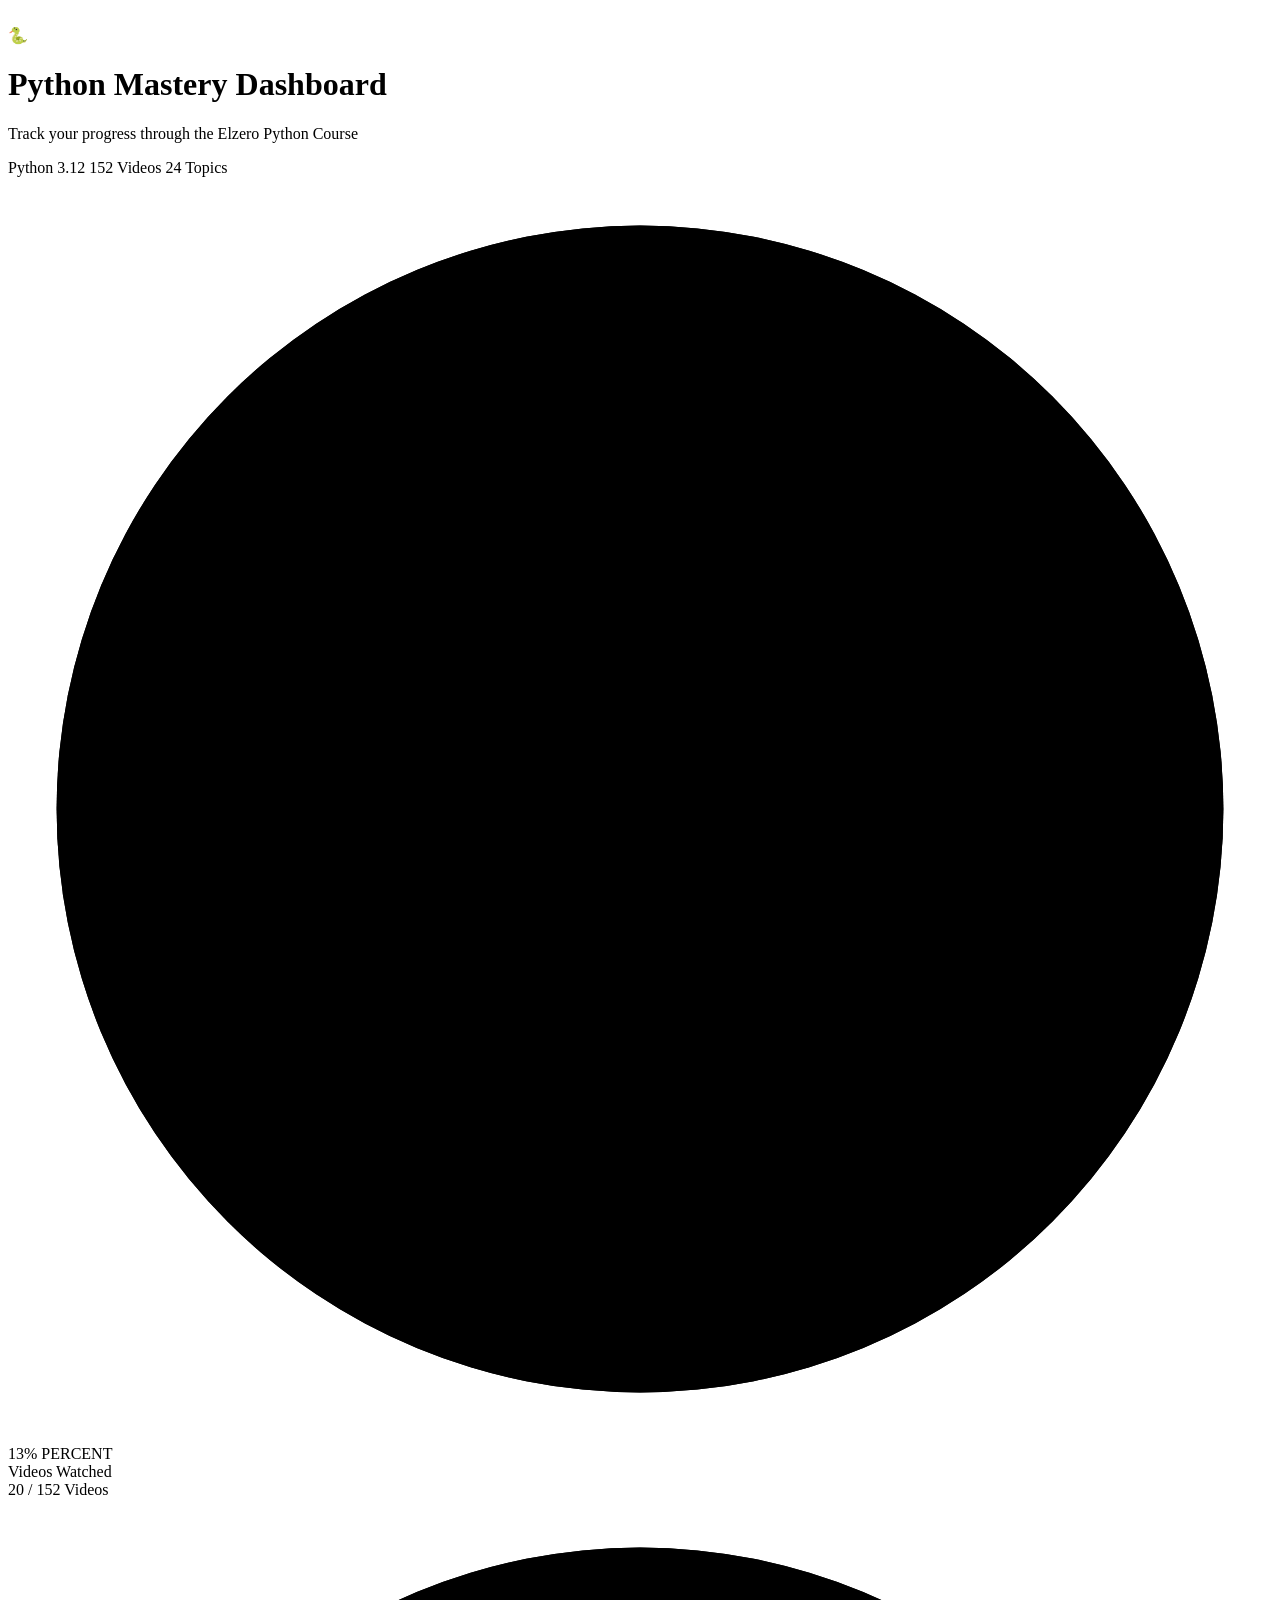
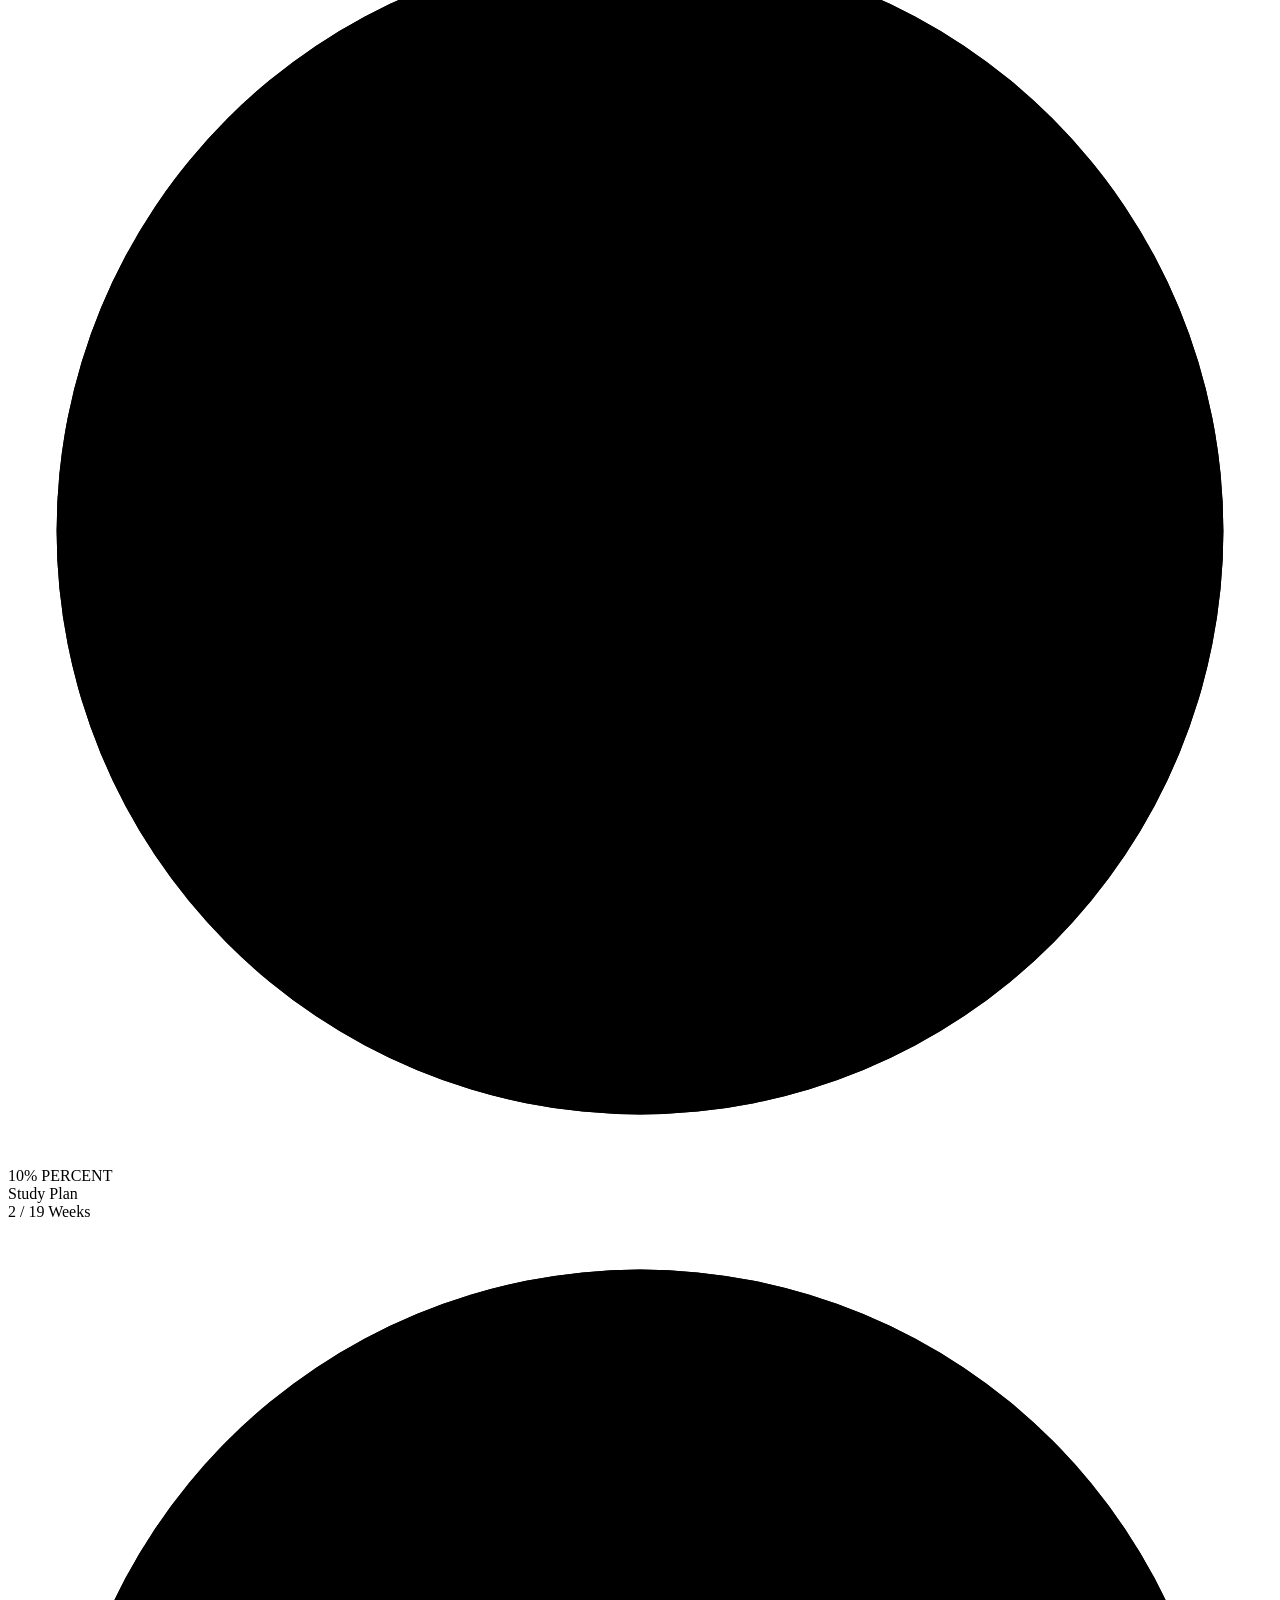
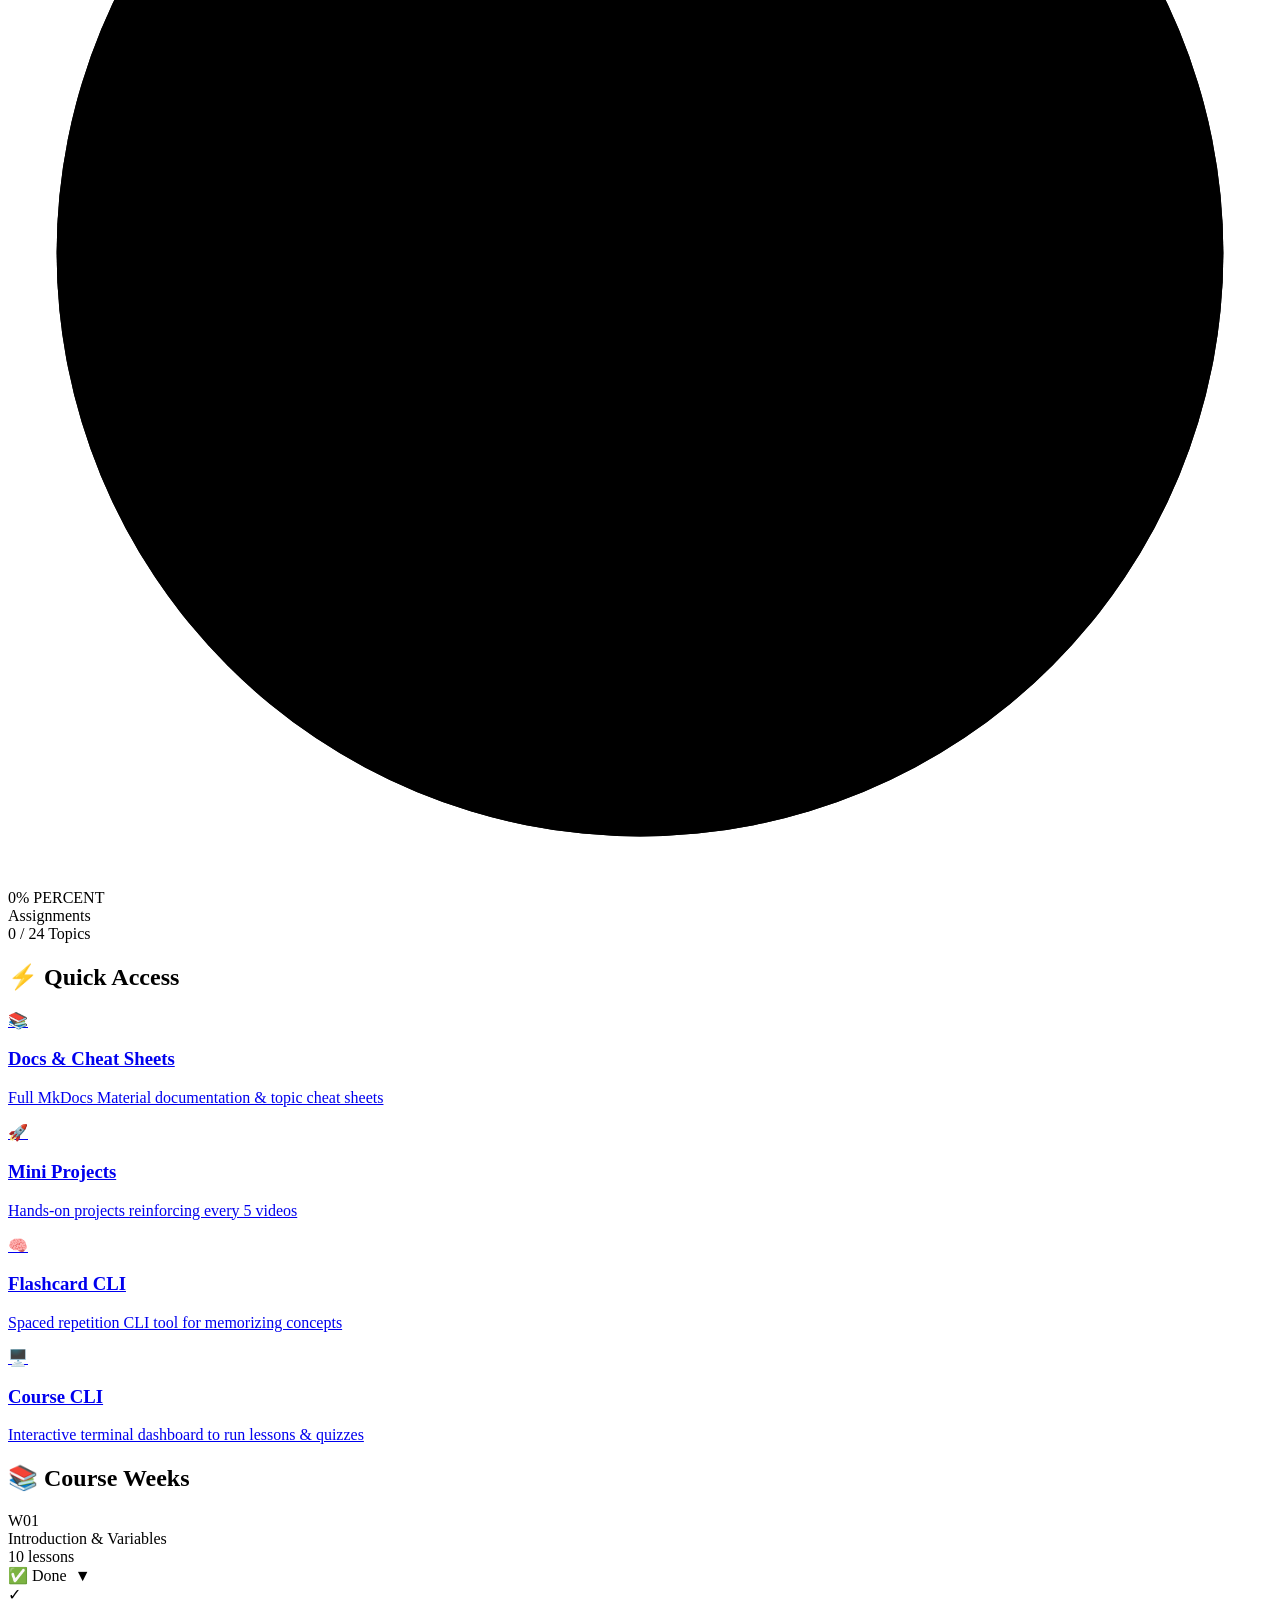
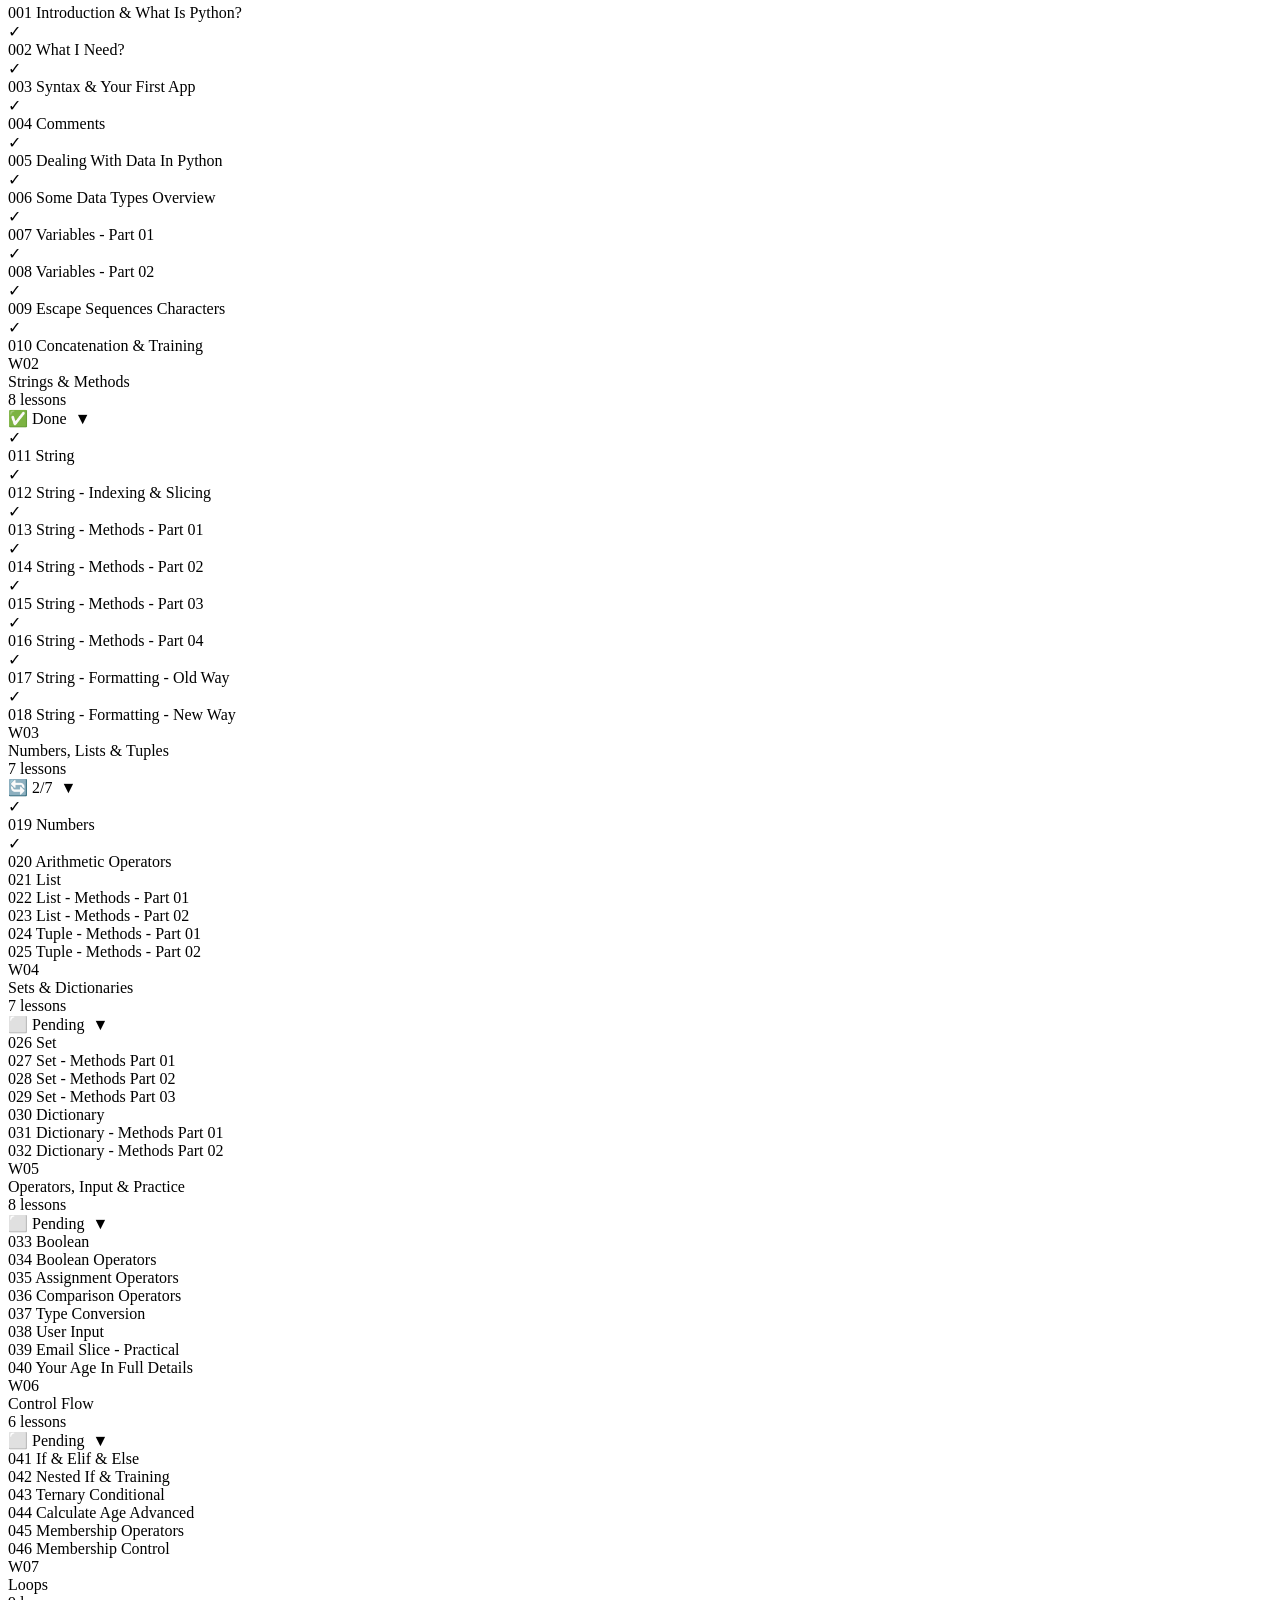
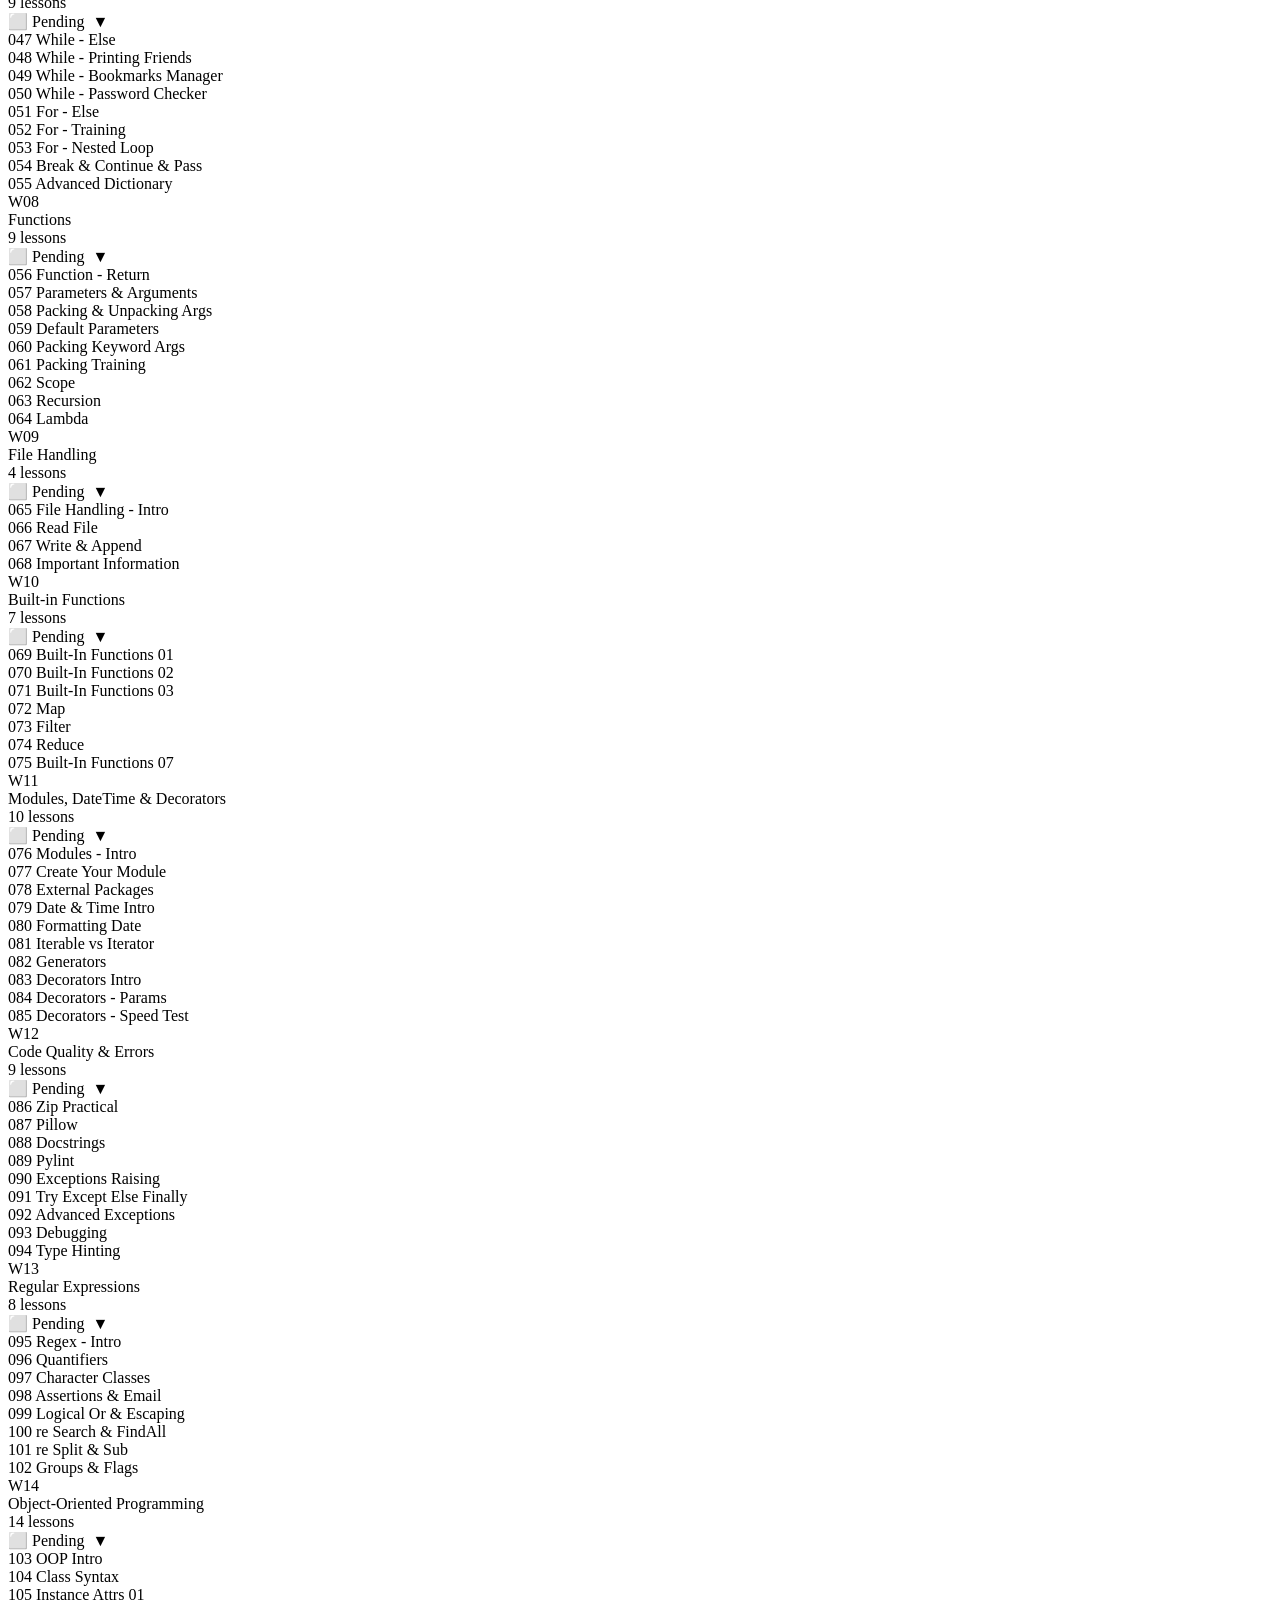
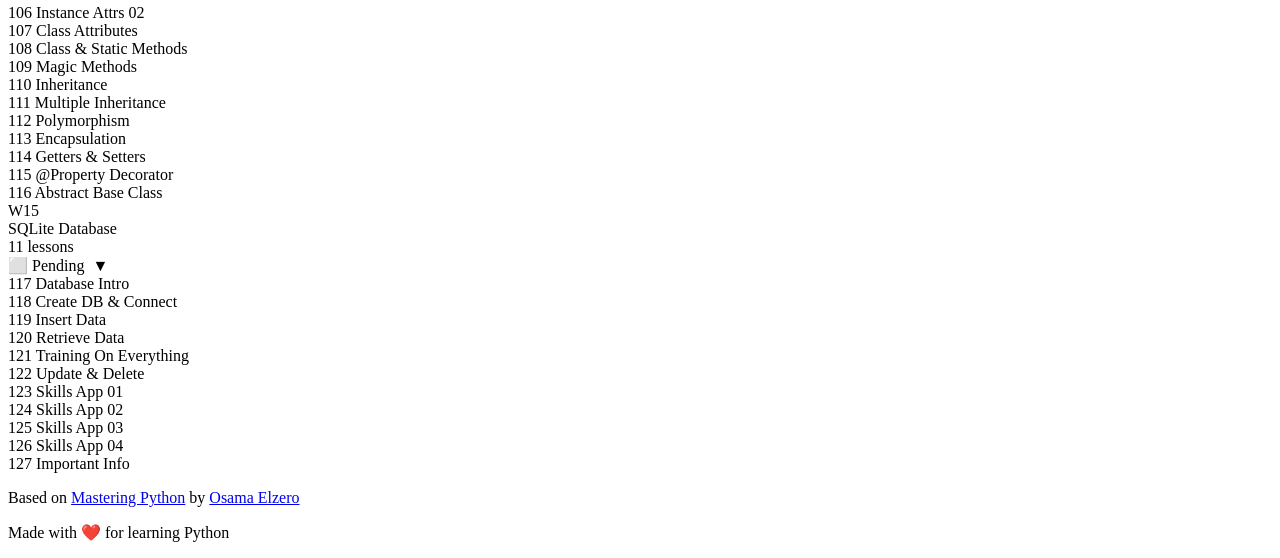
==== commit b67d400a: "feat: smart auto-sync system based on checkmarks" ====
--- a/docs/dashboard/index.html
+++ b/docs/dashboard/index.html
@@ -36,7 +36,7 @@
             <div class="header-badges">
                 <span class="badge blue">Python 3.12</span>
                 <span class="badge green">152 Videos</span>
-                <span class="badge orange">113 Assignments</span>
+                <span class="badge orange">24 Topics</span>
             </div>
         </header>
 
@@ -46,15 +46,15 @@
                 <div class="ring-container">
                     <svg viewBox="0 0 130 130">
                         <circle class="ring-bg" cx="65" cy="65" r="60"/>
-                        <circle class="ring-progress blue" cx="65" cy="65" r="60" data-percent="10"/>
+                        <circle class="ring-progress blue" cx="65" cy="65" r="60" data-percent="13"/>
                     </svg>
                     <div class="ring-label">
-                        <span class="ring-percent blue" data-target="10">0</span>
+                        <span class="ring-percent blue" data-target="13">0</span>
                         <span class="ring-sub">PERCENT</span>
                     </div>
                 </div>
                 <div class="progress-title">Videos Watched</div>
-                <div class="progress-detail">15 / 152 Videos</div>
+                <div class="progress-detail">20 / 152 Videos</div>
             </div>
 
             <div class="progress-card">
@@ -84,7 +84,7 @@
                     </div>
                 </div>
                 <div class="progress-title">Assignments</div>
-                <div class="progress-detail">0 / 113 Solved</div>
+                <div class="progress-detail">0 / 24 Topics</div>
             </div>
         </section>
 
@@ -146,19 +146,19 @@
             { num: "009", name: "Escape Sequences Characters", done: true },
             { num: "010", name: "Concatenation & Training", done: true },
         ]},
-        { num: "02", title: "Strings & Methods", status: "progress", lessons: [
+        { num: "02", title: "Strings & Methods", status: "done", lessons: [
             { num: "011", name: "String", done: true },
             { num: "012", name: "String - Indexing & Slicing", done: true },
             { num: "013", name: "String - Methods - Part 01", done: true },
             { num: "014", name: "String - Methods - Part 02", done: true },
             { num: "015", name: "String - Methods - Part 03", done: true },
-            { num: "016", name: "String - Methods - Part 04", done: false },
-            { num: "017", name: "String - Formatting - Old Way", done: false },
-            { num: "018", name: "String - Formatting - New Way", done: false },
-        ]},
-        { num: "03", title: "Numbers, Lists & Tuples", status: "pending", lessons: [
-            { num: "019", name: "Numbers", done: false },
-            { num: "020", name: "Arithmetic Operators", done: false },
+            { num: "016", name: "String - Methods - Part 04", done: true },
+            { num: "017", name: "String - Formatting - Old Way", done: true },
+            { num: "018", name: "String - Formatting - New Way", done: true },
+        ]},
+        { num: "03", title: "Numbers, Lists & Tuples", status: "progress", lessons: [
+            { num: "019", name: "Numbers", done: true },
+            { num: "020", name: "Arithmetic Operators", done: true },
             { num: "021", name: "List", done: false },
             { num: "022", name: "List - Methods - Part 01", done: false },
             { num: "023", name: "List - Methods - Part 02", done: false },
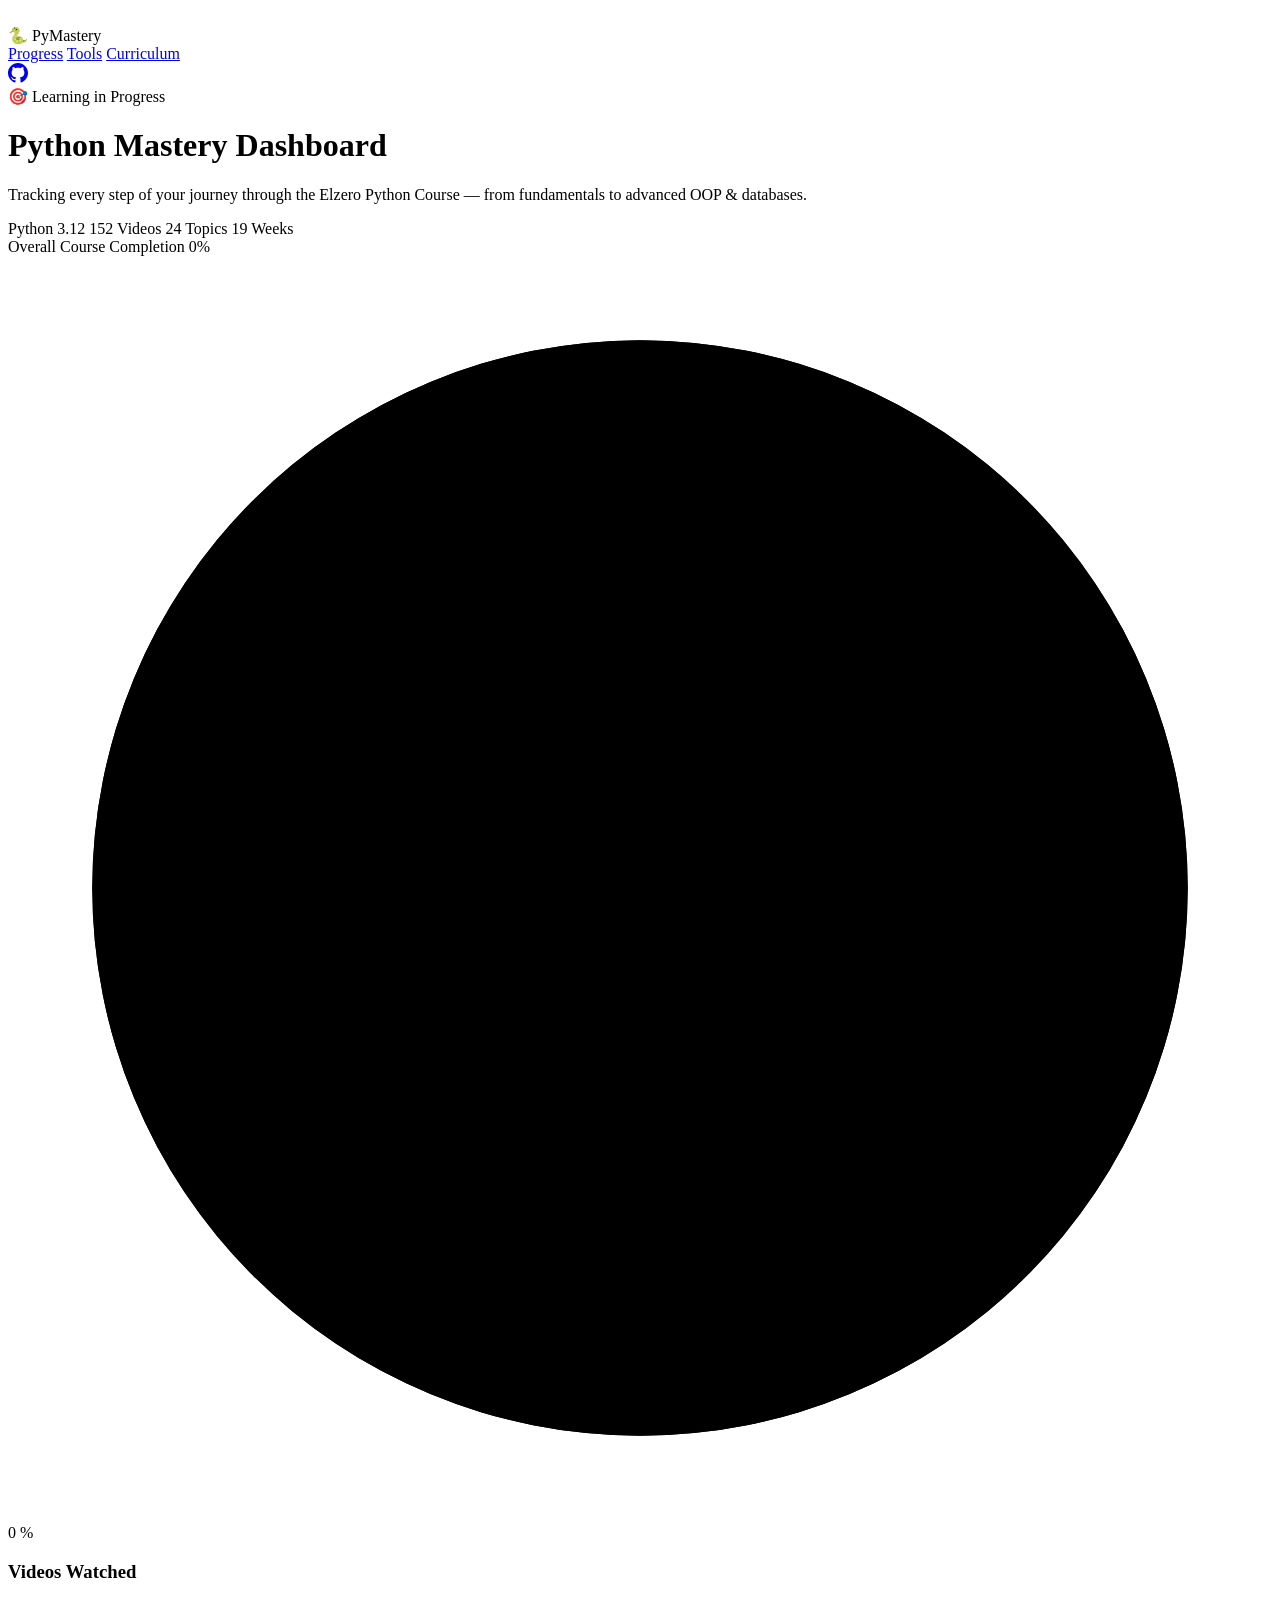
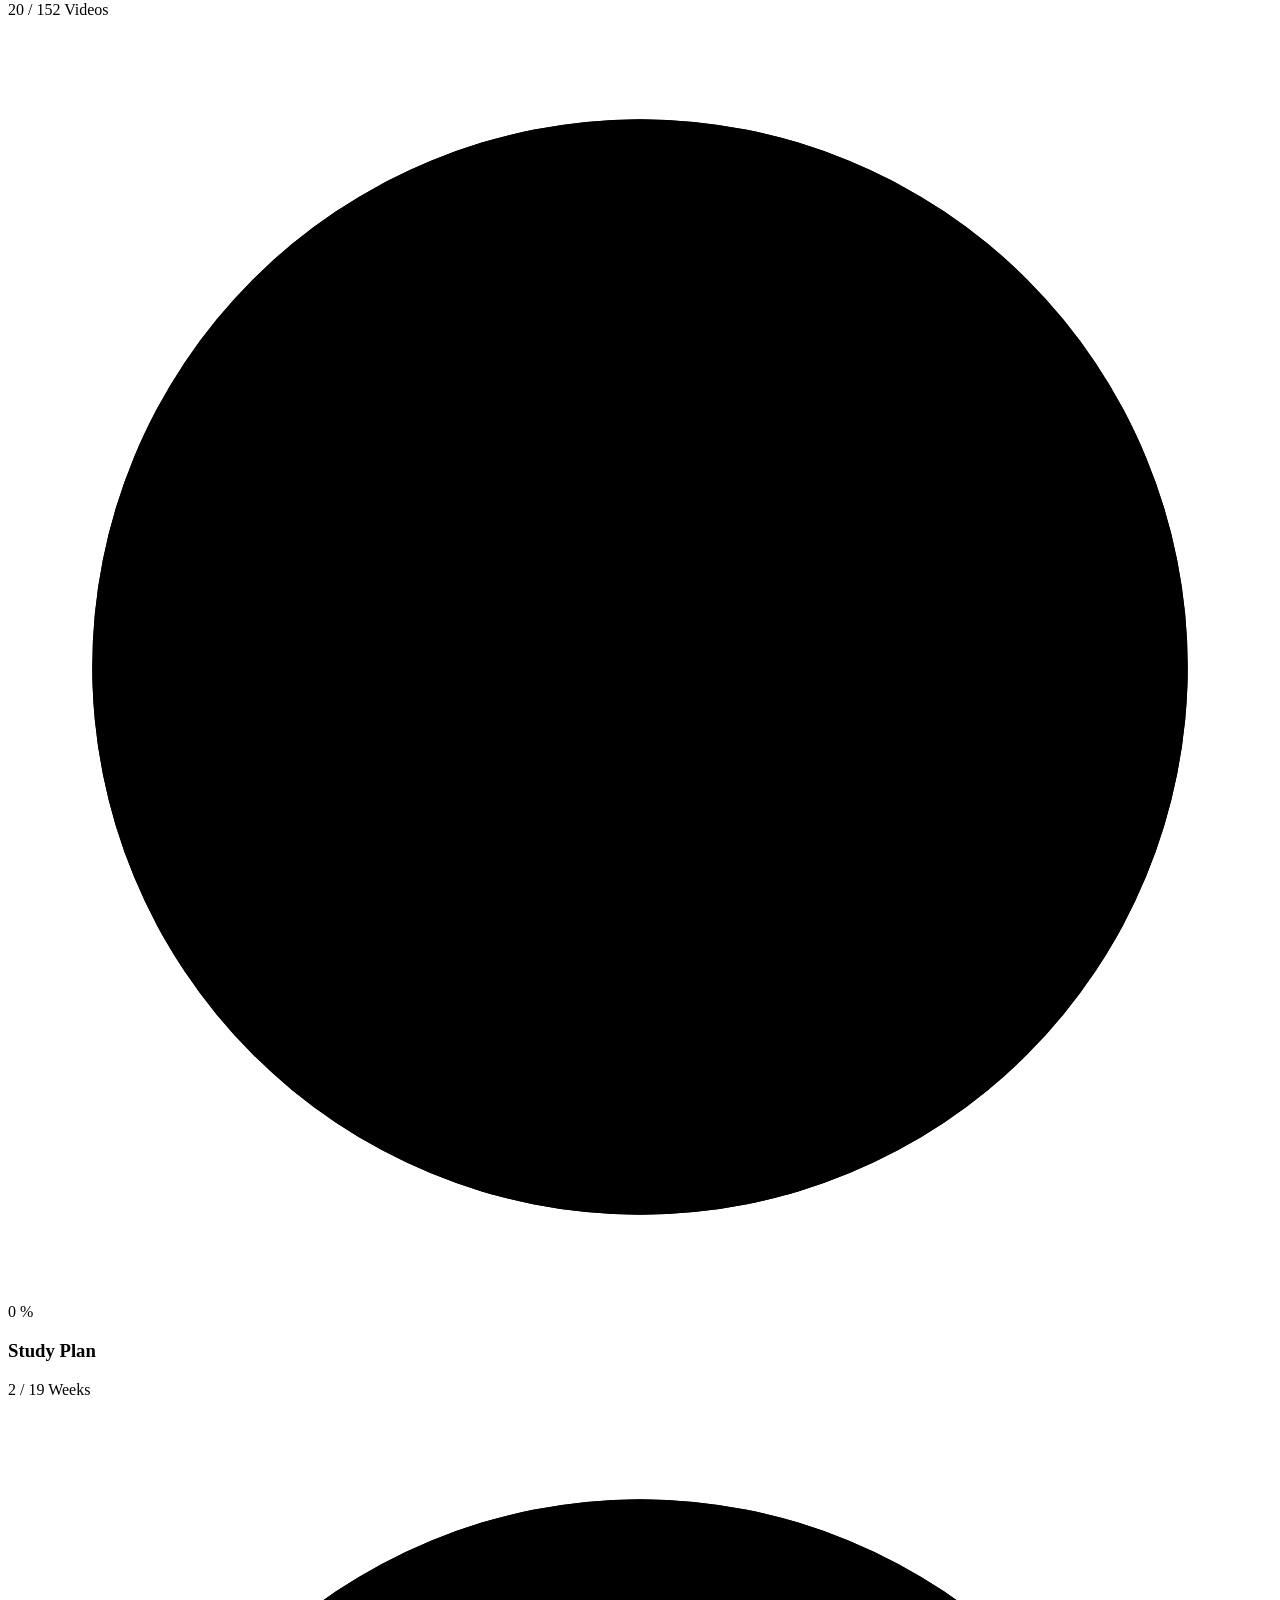
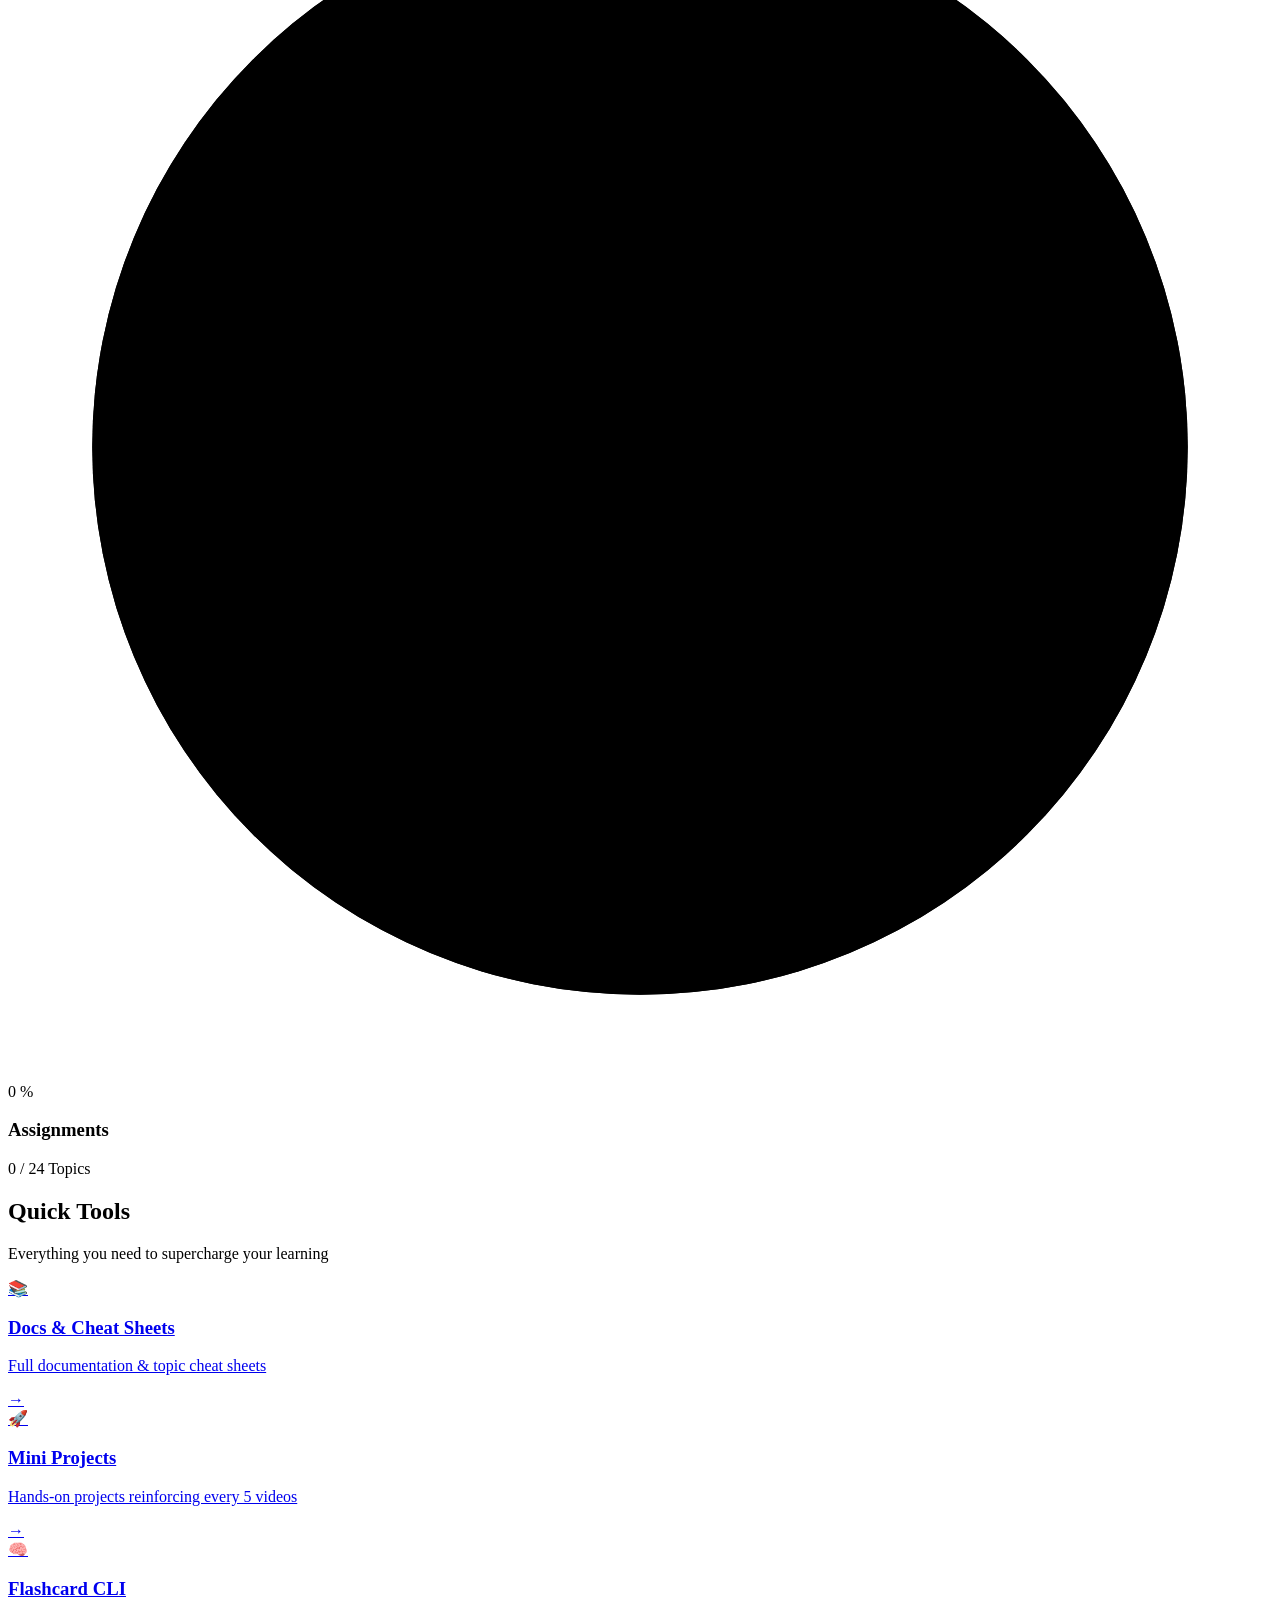
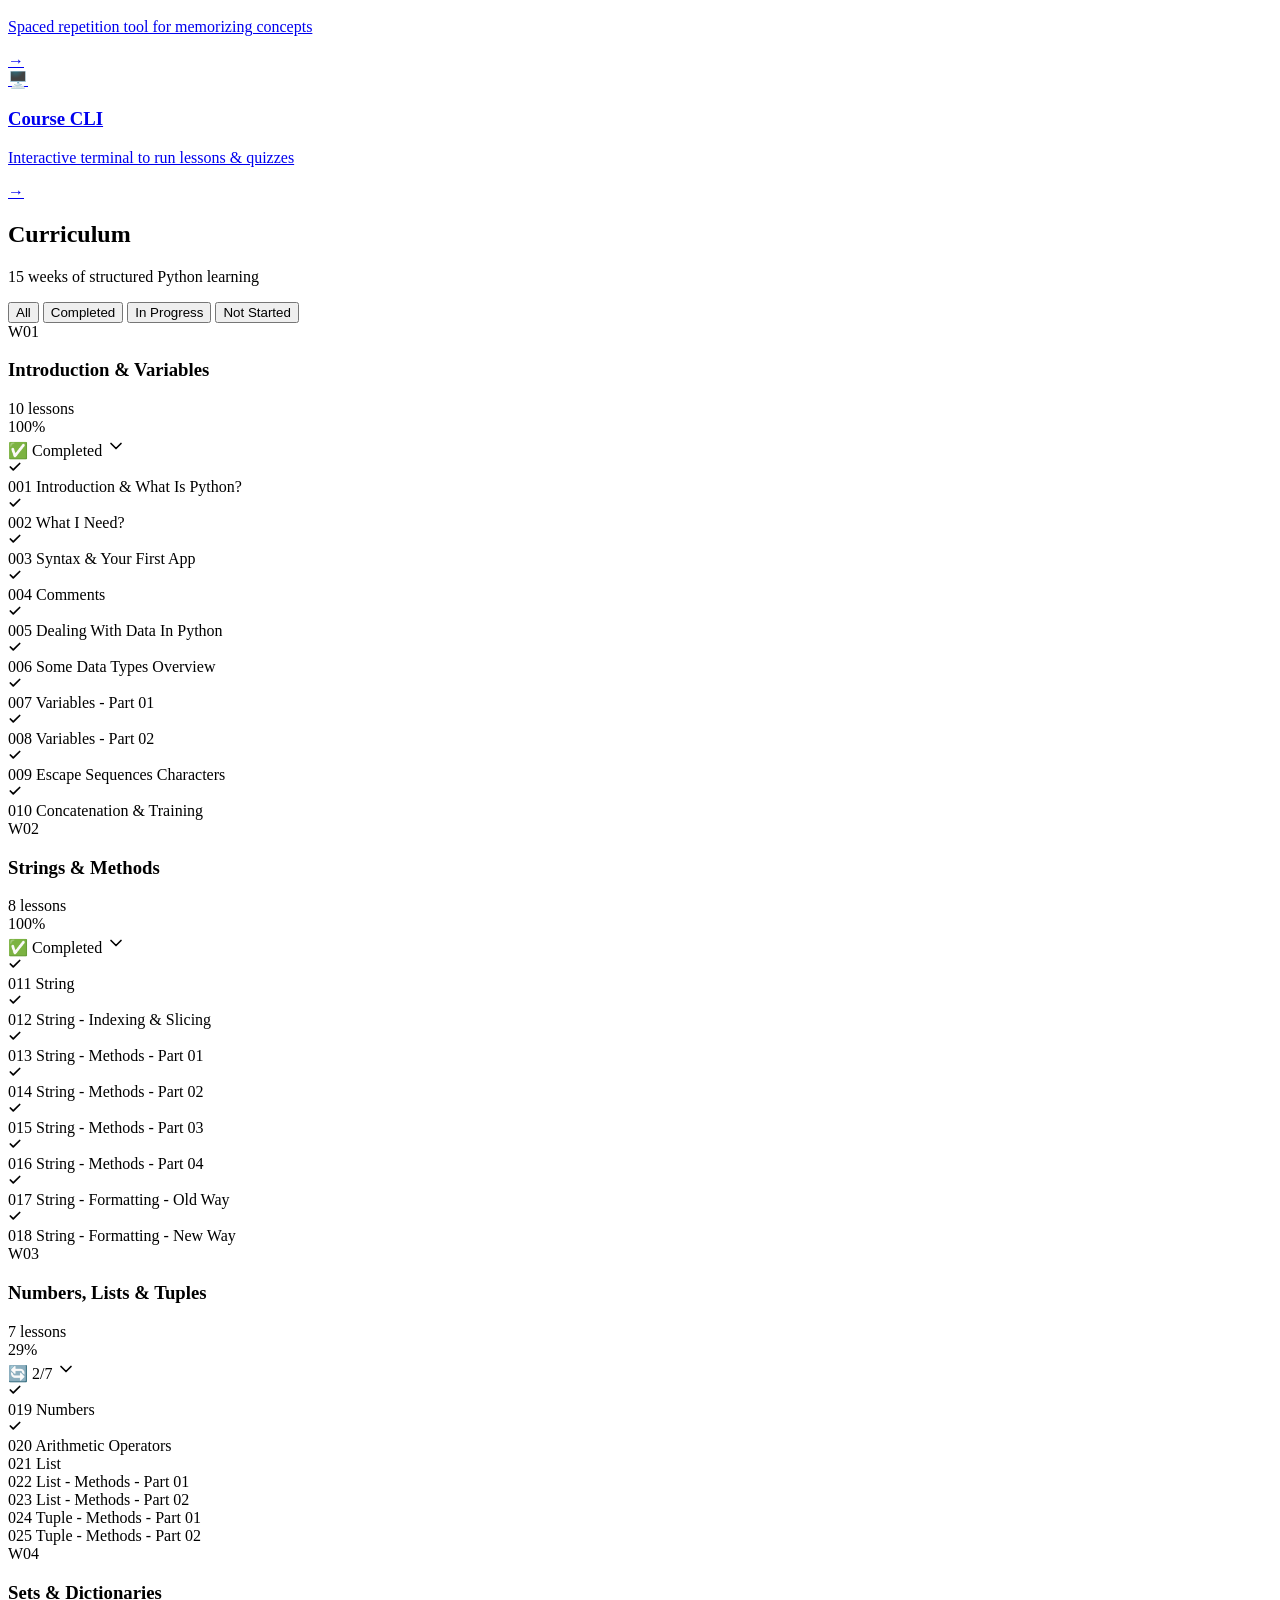
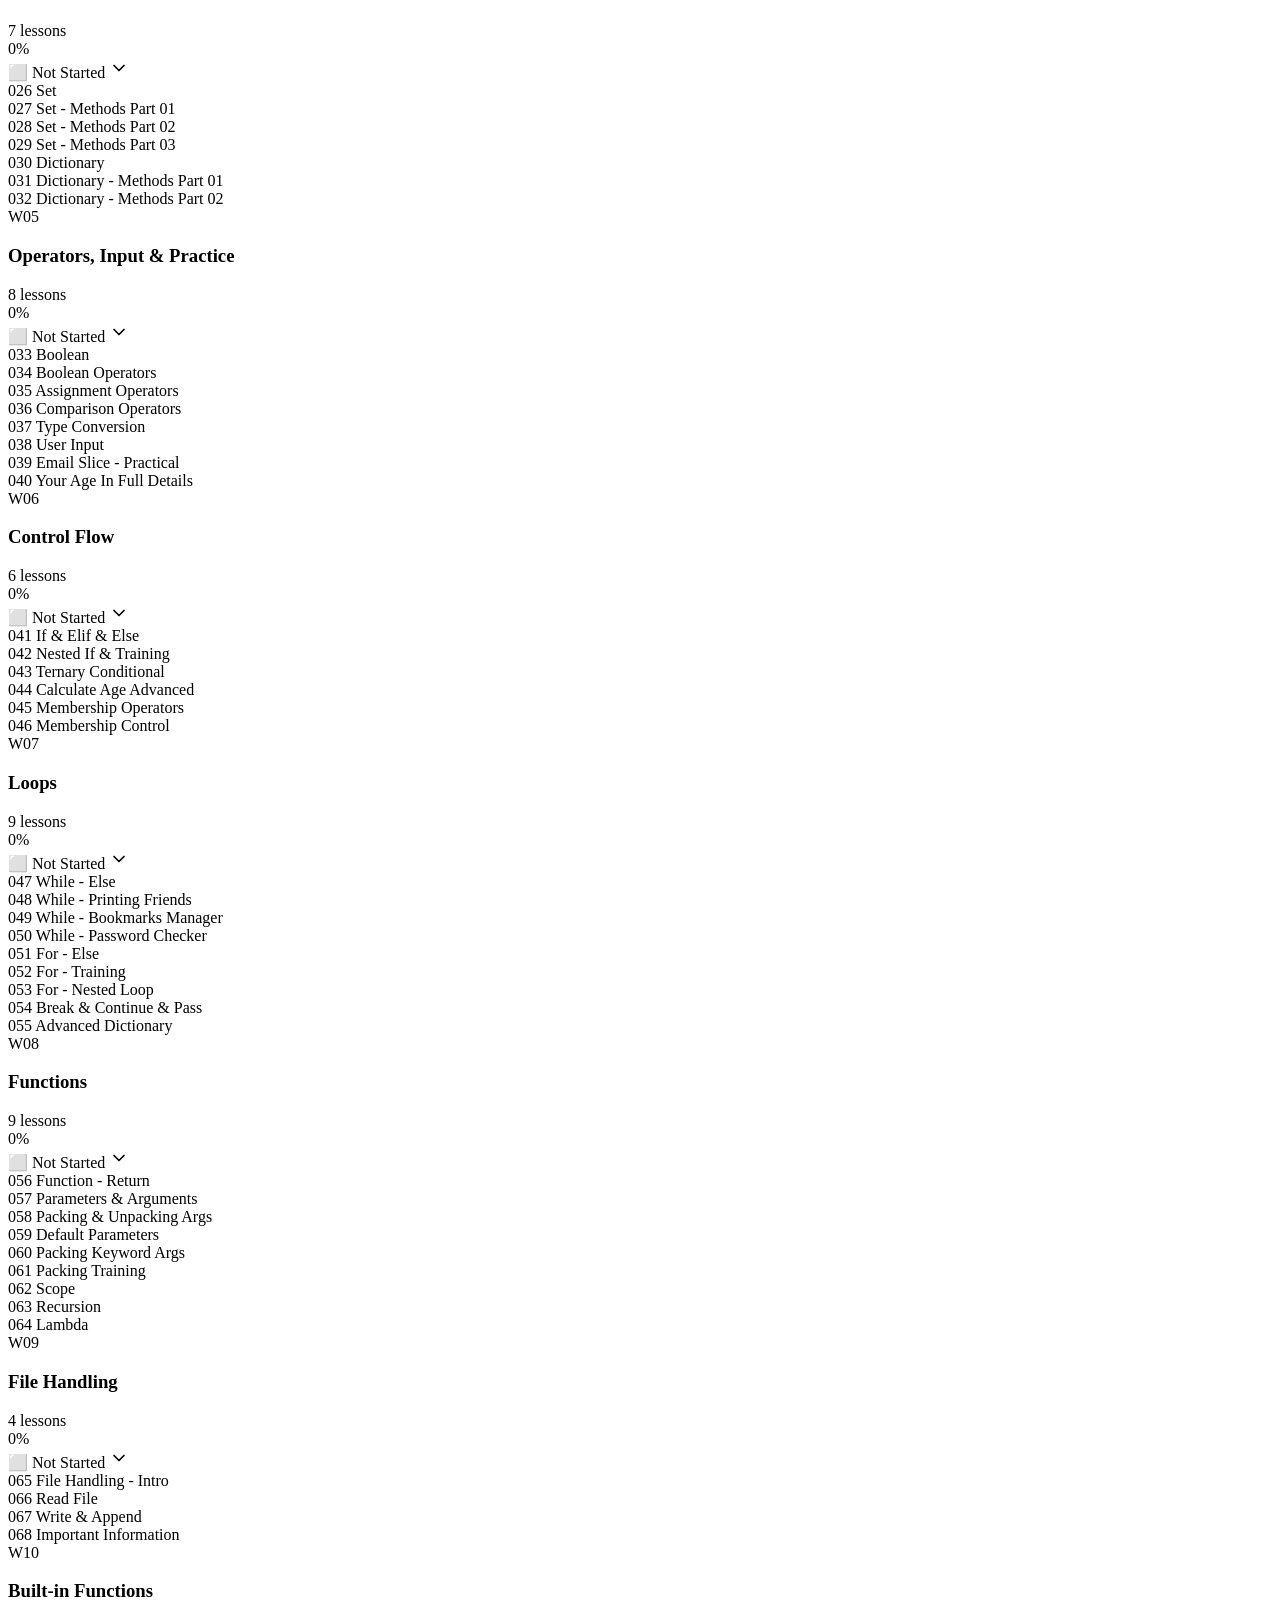
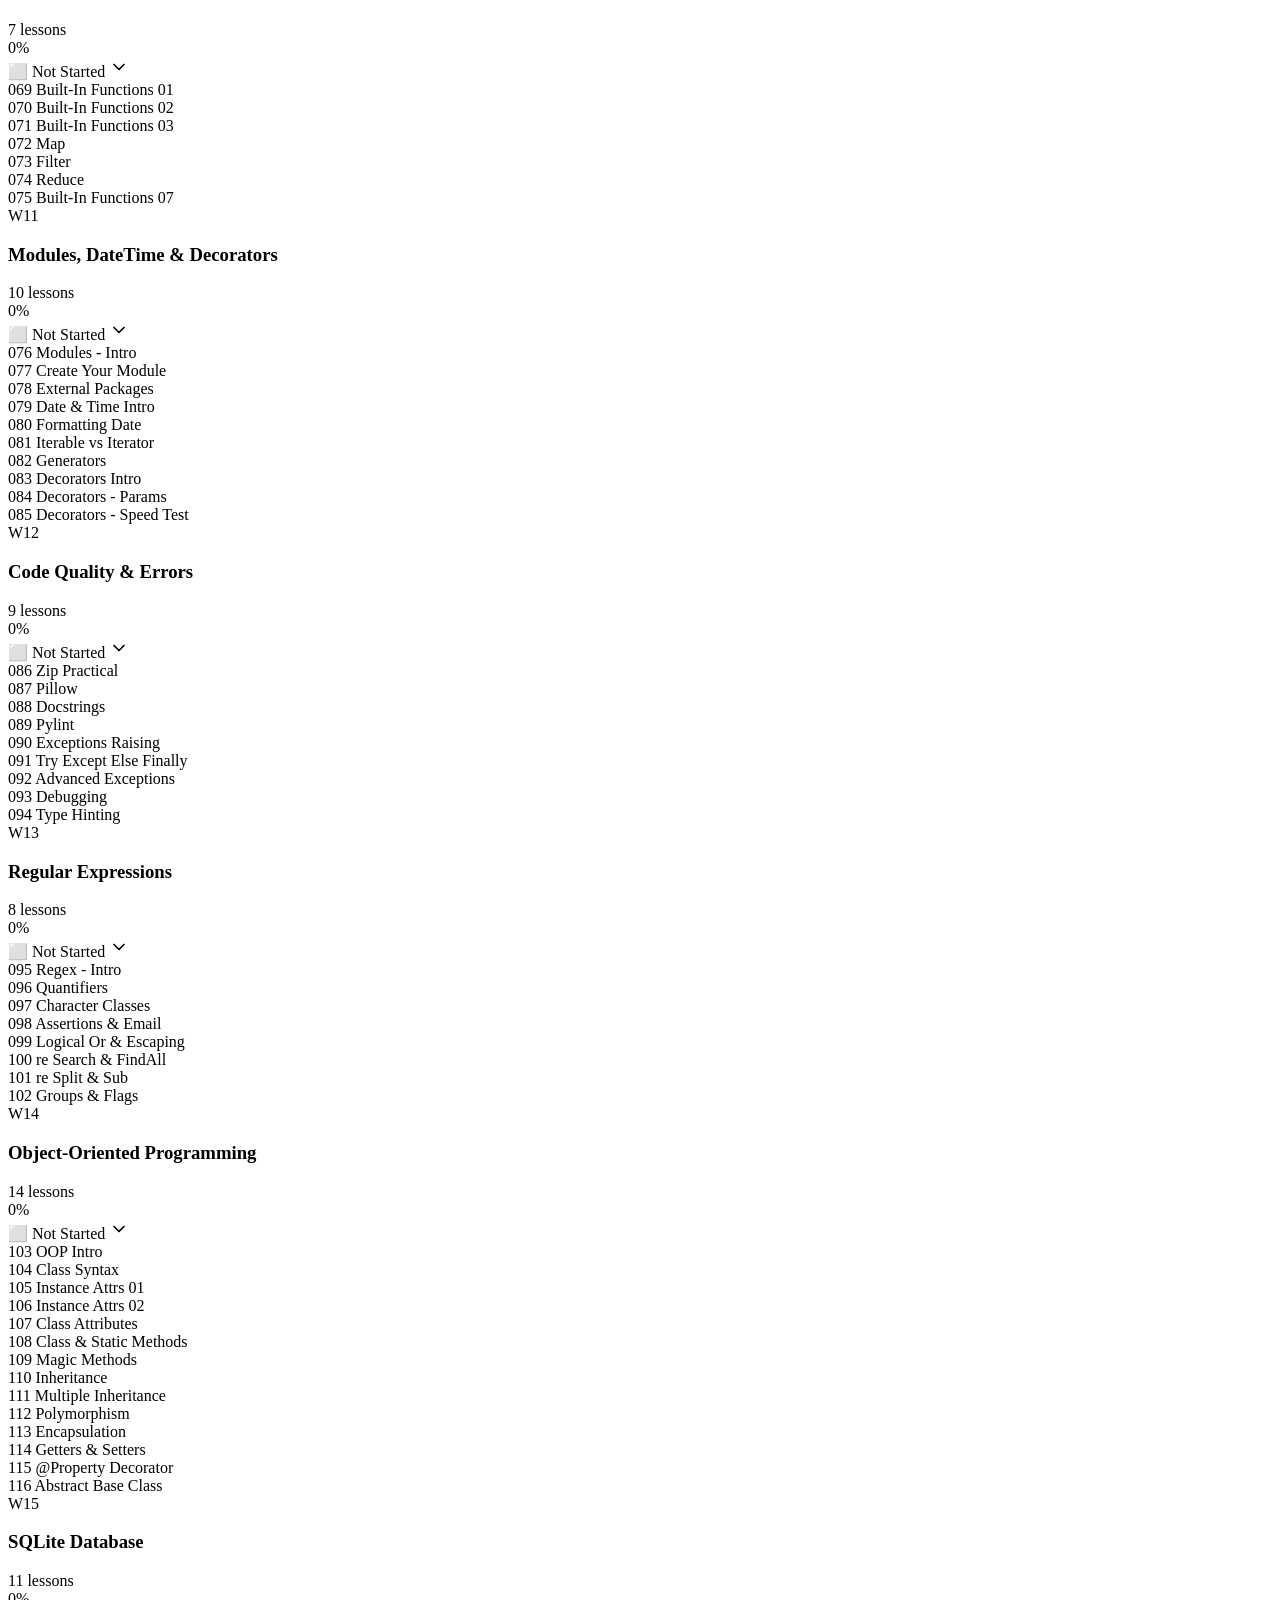
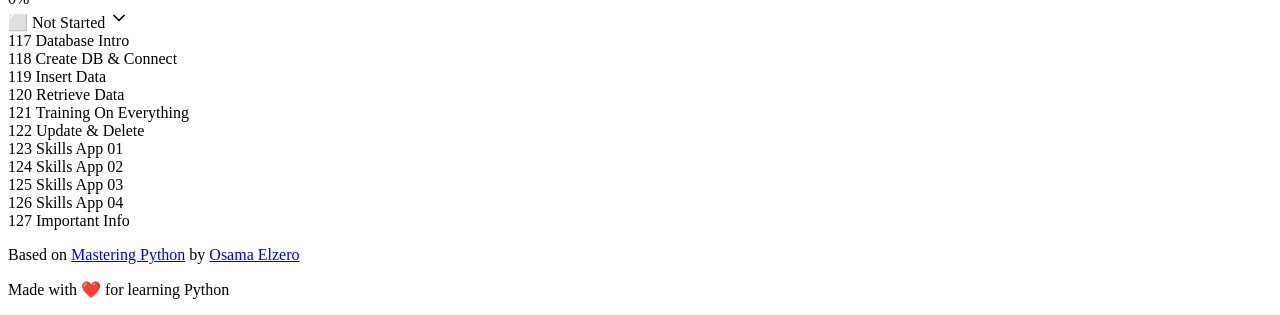
==== commit 926bcf3e: "feat: initialize Python course progress dashboard and documentation structure" ====
--- a/docs/dashboard/index.html
+++ b/docs/dashboard/index.html
@@ -4,130 +4,227 @@
     <meta charset="UTF-8">
     <meta name="viewport" content="width=device-width, initial-scale=1.0">
     <title>Python Course — Progress Dashboard</title>
-    <link href="https://fonts.googleapis.com/css2?family=Outfit:wght@300;400;500;600;700;800&display=swap" rel="stylesheet">
+    <meta name="description" content="Track your progress through the Elzero Python Course with an interactive dashboard.">
+    <link href="https://fonts.googleapis.com/css2?family=Inter:wght@300;400;500;600;700;800;900&display=swap" rel="stylesheet">
     <link rel="stylesheet" href="index.css">
 </head>
 <body>
-    <div class="bg-mesh"></div>
-    <!-- SVG Gradients -->
-    <svg width="0" height="0">
+    <!-- Animated Background -->
+    <div class="bg-noise"></div>
+    <div class="bg-orb bg-orb--1"></div>
+    <div class="bg-orb bg-orb--2"></div>
+    <div class="bg-orb bg-orb--3"></div>
+
+    <!-- SVG Gradient Definitions -->
+    <svg width="0" height="0" aria-hidden="true">
         <defs>
-            <linearGradient id="blueGrad" x1="0%" y1="0%" x2="100%" y2="100%">
-                <stop offset="0%" style="stop-color:#3b82f6"/>
-                <stop offset="100%" style="stop-color:#8b5cf6"/>
+            <linearGradient id="gradBlue" x1="0%" y1="0%" x2="100%" y2="100%">
+                <stop offset="0%" style="stop-color:#6366f1"/>
+                <stop offset="100%" style="stop-color:#06b6d4"/>
             </linearGradient>
-            <linearGradient id="greenGrad" x1="0%" y1="0%" x2="100%" y2="100%">
+            <linearGradient id="gradGreen" x1="0%" y1="0%" x2="100%" y2="100%">
                 <stop offset="0%" style="stop-color:#10b981"/>
-                <stop offset="100%" style="stop-color:#3b82f6"/>
+                <stop offset="100%" style="stop-color:#34d399"/>
             </linearGradient>
-            <linearGradient id="orangeGrad" x1="0%" y1="0%" x2="100%" y2="100%">
+            <linearGradient id="gradOrange" x1="0%" y1="0%" x2="100%" y2="100%">
                 <stop offset="0%" style="stop-color:#f59e0b"/>
-                <stop offset="100%" style="stop-color:#ef4444"/>
+                <stop offset="100%" style="stop-color:#f97316"/>
             </linearGradient>
         </defs>
     </svg>
 
-    <div class="container">
-        <!-- Header -->
-        <header class="header">
-            <div class="header-logo">🐍</div>
-            <h1>Python Mastery Dashboard</h1>
-            <p>Track your progress through the Elzero Python Course</p>
-            <div class="header-badges">
-                <span class="badge blue">Python 3.12</span>
-                <span class="badge green">152 Videos</span>
-                <span class="badge orange">24 Topics</span>
+    <div class="app">
+        <!-- Navbar -->
+        <nav class="navbar" id="navbar">
+            <div class="navbar__inner">
+                <div class="navbar__brand">
+                    <span class="navbar__icon">🐍</span>
+                    <span class="navbar__title">PyMastery</span>
+                </div>
+                <div class="navbar__links">
+                    <a href="#progress" class="navbar__link active">Progress</a>
+                    <a href="#tools" class="navbar__link">Tools</a>
+                    <a href="#curriculum" class="navbar__link">Curriculum</a>
+                </div>
+                <a href="https://github.com/fady111-f/Python-Course" target="_blank" class="navbar__github" aria-label="GitHub Repository">
+                    <svg width="20" height="20" viewBox="0 0 24 24" fill="currentColor"><path d="M12 0c-6.626 0-12 5.373-12 12 0 5.302 3.438 9.8 8.207 11.387.599.111.793-.261.793-.577v-2.234c-3.338.726-4.033-1.416-4.033-1.416-.546-1.387-1.333-1.756-1.333-1.756-1.089-.745.083-.729.083-.729 1.205.084 1.839 1.237 1.839 1.237 1.07 1.834 2.807 1.304 3.492.997.107-.775.418-1.305.762-1.604-2.665-.305-5.467-1.334-5.467-5.931 0-1.311.469-2.381 1.236-3.221-.124-.303-.535-1.524.117-3.176 0 0 1.008-.322 3.301 1.23.957-.266 1.983-.399 3.003-.404 1.02.005 2.047.138 3.006.404 2.291-1.552 3.297-1.23 3.297-1.23.653 1.653.242 2.874.118 3.176.77.84 1.235 1.911 1.235 3.221 0 4.609-2.807 5.624-5.479 5.921.43.372.823 1.102.823 2.222v3.293c0 .319.192.694.801.576 4.765-1.589 8.199-6.086 8.199-11.386 0-6.627-5.373-12-12-12z"/></svg>
+                </a>
+            </div>
+        </nav>
+
+        <!-- Hero Section -->
+        <header class="hero" id="progress">
+            <div class="hero__content">
+                <div class="hero__badge">🎯 Learning in Progress</div>
+                <h1 class="hero__title">
+                    <span class="hero__title-line">Python</span>
+                    <span class="hero__title-line hero__title-line--accent">Mastery</span>
+                    <span class="hero__title-line">Dashboard</span>
+                </h1>
+                <p class="hero__subtitle">Tracking every step of your journey through the Elzero Python Course — from fundamentals to advanced OOP & databases.</p>
+                <div class="hero__tags">
+                    <span class="tag tag--blue"><span class="tag__dot"></span>Python 3.12</span>
+                    <span class="tag tag--green"><span class="tag__dot"></span>152 Videos</span>
+                    <span class="tag tag--orange"><span class="tag__dot"></span>24 Topics</span>
+                    <span class="tag tag--purple"><span class="tag__dot"></span>19 Weeks</span>
+                </div>
             </div>
         </header>
 
-        <!-- Progress Rings -->
-        <section class="progress-section">
-            <div class="progress-card">
-                <div class="ring-container">
-                    <svg viewBox="0 0 130 130">
-                        <circle class="ring-bg" cx="65" cy="65" r="60"/>
-                        <circle class="ring-progress blue" cx="65" cy="65" r="60" data-percent="13"/>
+        <!-- Overall Progress Bar -->
+        <section class="overall-progress">
+            <div class="overall-progress__bar">
+                <div class="overall-progress__fill" id="overallFill"></div>
+            </div>
+            <div class="overall-progress__info">
+                <span class="overall-progress__label">Overall Course Completion</span>
+                <span class="overall-progress__percent" id="overallPercent">0%</span>
+            </div>
+        </section>
+
+        <!-- Stats Cards -->
+        <section class="stats-grid">
+            <div class="stat-card stat-card--videos">
+                <div class="stat-card__ring-wrap">
+                    <svg class="stat-card__ring" viewBox="0 0 120 120">
+                        <circle class="stat-card__ring-bg" cx="60" cy="60" r="52"/>
+                        <circle class="stat-card__ring-fill stat-card__ring-fill--blue" cx="60" cy="60" r="52" data-percent="13"/>
                     </svg>
-                    <div class="ring-label">
-                        <span class="ring-percent blue" data-target="13">0</span>
-                        <span class="ring-sub">PERCENT</span>
-                    </div>
-                </div>
-                <div class="progress-title">Videos Watched</div>
-                <div class="progress-detail">20 / 152 Videos</div>
-            </div>
-
-            <div class="progress-card">
-                <div class="ring-container">
-                    <svg viewBox="0 0 130 130">
-                        <circle class="ring-bg" cx="65" cy="65" r="60"/>
-                        <circle class="ring-progress green" cx="65" cy="65" r="60" data-percent="10"/>
+                    <div class="stat-card__ring-text">
+                        <span class="stat-card__ring-value" data-target="13">0</span>
+                        <span class="stat-card__ring-unit">%</span>
+                    </div>
+                </div>
+                <div class="stat-card__info">
+                    <h3 class="stat-card__title">Videos Watched</h3>
+                    <p class="stat-card__detail">20 / 152 Videos</p>
+                    <div class="stat-card__mini-bar">
+                        <div class="stat-card__mini-fill stat-card__mini-fill--blue" style="width: 13%"></div>
+                    </div>
+                </div>
+            </div>
+
+            <div class="stat-card stat-card--weeks">
+                <div class="stat-card__ring-wrap">
+                    <svg class="stat-card__ring" viewBox="0 0 120 120">
+                        <circle class="stat-card__ring-bg" cx="60" cy="60" r="52"/>
+                        <circle class="stat-card__ring-fill stat-card__ring-fill--green" cx="60" cy="60" r="52" data-percent="11"/>
                     </svg>
-                    <div class="ring-label">
-                        <span class="ring-percent green" data-target="10">0</span>
-                        <span class="ring-sub">PERCENT</span>
-                    </div>
-                </div>
-                <div class="progress-title">Study Plan</div>
-                <div class="progress-detail">2 / 19 Weeks</div>
-            </div>
-
-            <div class="progress-card">
-                <div class="ring-container">
-                    <svg viewBox="0 0 130 130">
-                        <circle class="ring-bg" cx="65" cy="65" r="60"/>
-                        <circle class="ring-progress orange" cx="65" cy="65" r="60" data-percent="0"/>
+                    <div class="stat-card__ring-text">
+                        <span class="stat-card__ring-value" data-target="11">0</span>
+                        <span class="stat-card__ring-unit">%</span>
+                    </div>
+                </div>
+                <div class="stat-card__info">
+                    <h3 class="stat-card__title">Study Plan</h3>
+                    <p class="stat-card__detail">2 / 19 Weeks</p>
+                    <div class="stat-card__mini-bar">
+                        <div class="stat-card__mini-fill stat-card__mini-fill--green" style="width: 11%"></div>
+                    </div>
+                </div>
+            </div>
+
+            <div class="stat-card stat-card--assignments">
+                <div class="stat-card__ring-wrap">
+                    <svg class="stat-card__ring" viewBox="0 0 120 120">
+                        <circle class="stat-card__ring-bg" cx="60" cy="60" r="52"/>
+                        <circle class="stat-card__ring-fill stat-card__ring-fill--orange" cx="60" cy="60" r="52" data-percent="0"/>
                     </svg>
-                    <div class="ring-label">
-                        <span class="ring-percent orange" data-target="0">0</span>
-                        <span class="ring-sub">PERCENT</span>
-                    </div>
-                </div>
-                <div class="progress-title">Assignments</div>
-                <div class="progress-detail">0 / 24 Topics</div>
+                    <div class="stat-card__ring-text">
+                        <span class="stat-card__ring-value" data-target="0">0</span>
+                        <span class="stat-card__ring-unit">%</span>
+                    </div>
+                </div>
+                <div class="stat-card__info">
+                    <h3 class="stat-card__title">Assignments</h3>
+                    <p class="stat-card__detail">0 / 24 Topics</p>
+                    <div class="stat-card__mini-bar">
+                        <div class="stat-card__mini-fill stat-card__mini-fill--orange" style="width: 0%"></div>
+                    </div>
+                </div>
             </div>
         </section>
 
-        <!-- Quick Links -->
-        <h2 class="section-title">⚡ Quick Access</h2>
-        <div class="features-grid">
-            <a class="feature-card" href="../docs/cheatsheets/01_fundamentals/" id="linkDocs">
-                <div class="feature-icon">📚</div>
-                <h3>Docs & Cheat Sheets</h3>
-                <p>Full MkDocs Material documentation & topic cheat sheets</p>
-            </a>
-            <a class="feature-card" href="../projects/">
-                <div class="feature-icon">🚀</div>
-                <h3>Mini Projects</h3>
-                <p>Hands-on projects reinforcing every 5 videos</p>
-            </a>
-            <a class="feature-card" href="javascript:void(0)" onclick="alert('Run `python flashcards/flashcards.py` in your terminal to start flashcards!')">
-                <div class="feature-icon">🧠</div>
-                <h3>Flashcard CLI</h3>
-                <p>Spaced repetition CLI tool for memorizing concepts</p>
-            </a>
-            <a class="feature-card" href="javascript:void(0)" onclick="alert('Run `python course_runner.py` in your terminal to open CLI runner!')">
-                <div class="feature-icon">🖥️</div>
-                <h3>Course CLI</h3>
-                <p>Interactive terminal dashboard to run lessons & quizzes</p>
-            </a>
-        </div>
+        <!-- Quick Tools -->
+        <section class="section" id="tools">
+            <div class="section__header">
+                <h2 class="section__title">Quick Tools</h2>
+                <p class="section__subtitle">Everything you need to supercharge your learning</p>
+            </div>
+            <div class="tools-grid">
+                <a class="tool-card" href="../docs/cheatsheets/01_fundamentals/" id="linkDocs">
+                    <div class="tool-card__icon-wrap tool-card__icon-wrap--blue">
+                        <span class="tool-card__icon">📚</span>
+                    </div>
+                    <div class="tool-card__content">
+                        <h3 class="tool-card__title">Docs & Cheat Sheets</h3>
+                        <p class="tool-card__desc">Full documentation & topic cheat sheets</p>
+                    </div>
+                    <span class="tool-card__arrow">→</span>
+                </a>
+                <a class="tool-card" href="../projects/">
+                    <div class="tool-card__icon-wrap tool-card__icon-wrap--green">
+                        <span class="tool-card__icon">🚀</span>
+                    </div>
+                    <div class="tool-card__content">
+                        <h3 class="tool-card__title">Mini Projects</h3>
+                        <p class="tool-card__desc">Hands-on projects reinforcing every 5 videos</p>
+                    </div>
+                    <span class="tool-card__arrow">→</span>
+                </a>
+                <a class="tool-card" href="javascript:void(0)" onclick="alert('Run: python flashcards/flashcards.py')">
+                    <div class="tool-card__icon-wrap tool-card__icon-wrap--purple">
+                        <span class="tool-card__icon">🧠</span>
+                    </div>
+                    <div class="tool-card__content">
+                        <h3 class="tool-card__title">Flashcard CLI</h3>
+                        <p class="tool-card__desc">Spaced repetition tool for memorizing concepts</p>
+                    </div>
+                    <span class="tool-card__arrow">→</span>
+                </a>
+                <a class="tool-card" href="javascript:void(0)" onclick="alert('Run: python course_runner.py')">
+                    <div class="tool-card__icon-wrap tool-card__icon-wrap--orange">
+                        <span class="tool-card__icon">🖥️</span>
+                    </div>
+                    <div class="tool-card__content">
+                        <h3 class="tool-card__title">Course CLI</h3>
+                        <p class="tool-card__desc">Interactive terminal to run lessons & quizzes</p>
+                    </div>
+                    <span class="tool-card__arrow">→</span>
+                </a>
+            </div>
+        </section>
         <script>
-            // Adapt docs link if served over HTTP
             if (window.location.protocol.startsWith('http')) {
                 const docsLink = document.getElementById('linkDocs');
                 if (docsLink) docsLink.href = '/docs/';
             }
         </script>
 
-        <!-- Weeks -->
-        <h2 class="section-title">📚 Course Weeks</h2>
-        <div class="weeks-grid" id="weeksGrid"></div>
+        <!-- Curriculum -->
+        <section class="section" id="curriculum">
+            <div class="section__header">
+                <h2 class="section__title">Curriculum</h2>
+                <p class="section__subtitle">15 weeks of structured Python learning</p>
+            </div>
+
+            <!-- Filter Tabs -->
+            <div class="filter-tabs" id="filterTabs">
+                <button class="filter-tab active" data-filter="all">All</button>
+                <button class="filter-tab" data-filter="done">Completed</button>
+                <button class="filter-tab" data-filter="progress">In Progress</button>
+                <button class="filter-tab" data-filter="pending">Not Started</button>
+            </div>
+
+            <div class="weeks-list" id="weeksList"></div>
+        </section>
 
         <!-- Footer -->
         <footer class="footer">
-            <p>Based on <a href="https://elzero.org/study/mastering-python-study-plan/" target="_blank">Mastering Python</a> by <a href="https://www.youtube.com/user/OsamaElzero" target="_blank">Osama Elzero</a></p>
-            <p style="margin-top: 0.5rem;">Made with ❤️ for learning Python</p>
+            <div class="footer__inner">
+                <p>Based on <a href="https://elzero.org/study/mastering-python-study-plan/" target="_blank">Mastering Python</a> by <a href="https://www.youtube.com/user/OsamaElzero" target="_blank">Osama Elzero</a></p>
+                <p class="footer__heart">Made with ❤️ for learning Python</p>
+            </div>
         </footer>
     </div>
 
@@ -245,64 +342,159 @@
         ]},
     ];
 
-    // ===== RENDER WEEKS =====
-    const grid = document.getElementById('weeksGrid');
-
-    weeks.forEach(week => {
-        const doneCount = week.lessons.filter(l => l.done).length;
-        const totalCount = week.lessons.length;
-        const statusLabel = week.status === 'done' ? '✅ Done' : week.status === 'progress' ? `🔄 ${doneCount}/${totalCount}` : '⬜ Pending';
-
-        const card = document.createElement('div');
-        card.className = 'week-card';
-        card.innerHTML = `
-            <div class="week-header" onclick="this.parentElement.classList.toggle('open')">
-                <div class="week-info">
-                    <div class="week-num ${week.status}">W${week.num}</div>
-                    <div>
-                        <div class="week-title">${week.title}</div>
-                        <div class="week-subtitle">${totalCount} lessons</div>
-                    </div>
-                </div>
-                <div style="display:flex;align-items:center;gap:0.5rem">
-                    <span class="week-status ${week.status}">${statusLabel}</span>
-                    <span class="chevron">▼</span>
-                </div>
-            </div>
-            <div class="week-lessons">
-                ${week.lessons.map(l => `
-                    <div class="lesson-item">
-                        <div class="lesson-status ${l.done ? 'done' : 'pending'}">${l.done ? '✓' : ''}</div>
-                        <span class="lesson-num">${l.num}</span>
-                        <span class="lesson-name ${l.done ? 'done' : ''}">${l.name}</span>
-                    </div>
-                `).join('')}
-            </div>
-        `;
-        grid.appendChild(card);
+    // ===== RENDER =====
+    const list = document.getElementById('weeksList');
+    let activeFilter = 'all';
+
+    function renderWeeks(filter) {
+        list.innerHTML = '';
+        const filtered = filter === 'all' ? weeks : weeks.filter(w => w.status === filter);
+
+        if (filtered.length === 0) {
+            list.innerHTML = '<div class="empty-state"><span class="empty-state__icon">🔍</span><p>No weeks match this filter.</p></div>';
+            return;
+        }
+
+        filtered.forEach((week, idx) => {
+            const doneCount = week.lessons.filter(l => l.done).length;
+            const totalCount = week.lessons.length;
+            const pct = Math.round((doneCount / totalCount) * 100);
+            const statusEmoji = week.status === 'done' ? '✅' : week.status === 'progress' ? '🔄' : '⬜';
+            const statusText = week.status === 'done' ? 'Completed' : week.status === 'progress' ? `${doneCount}/${totalCount}` : 'Not Started';
+
+            const card = document.createElement('div');
+            card.className = `week-card week-card--${week.status}`;
+            card.style.animationDelay = `${idx * 0.05}s`;
+
+            card.innerHTML = `
+                <div class="week-card__header" onclick="this.parentElement.classList.toggle('open')">
+                    <div class="week-card__left">
+                        <div class="week-card__number week-card__number--${week.status}">
+                            <span>W${week.num}</span>
+                        </div>
+                        <div class="week-card__meta">
+                            <h3 class="week-card__title">${week.title}</h3>
+                            <span class="week-card__count">${totalCount} lessons</span>
+                        </div>
+                    </div>
+                    <div class="week-card__right">
+                        <div class="week-card__progress-mini">
+                            <div class="week-card__progress-track">
+                                <div class="week-card__progress-bar week-card__progress-bar--${week.status}" style="width:${pct}%"></div>
+                            </div>
+                            <span class="week-card__pct">${pct}%</span>
+                        </div>
+                        <span class="week-card__badge week-card__badge--${week.status}">${statusEmoji} ${statusText}</span>
+                        <svg class="week-card__chevron" viewBox="0 0 24 24" width="20" height="20" fill="none" stroke="currentColor" stroke-width="2" stroke-linecap="round" stroke-linejoin="round"><polyline points="6 9 12 15 18 9"></polyline></svg>
+                    </div>
+                </div>
+                <div class="week-card__body">
+                    <div class="week-card__lessons">
+                        ${week.lessons.map((l, i) => `
+                            <div class="lesson lesson--${l.done ? 'done' : 'pending'}" style="animation-delay:${i * 0.03}s">
+                                <div class="lesson__check ${l.done ? 'lesson__check--done' : ''}">
+                                    ${l.done ? '<svg viewBox="0 0 24 24" width="14" height="14" fill="none" stroke="currentColor" stroke-width="3" stroke-linecap="round" stroke-linejoin="round"><polyline points="20 6 9 17 4 12"></polyline></svg>' : ''}
+                                </div>
+                                <span class="lesson__num">${l.num}</span>
+                                <span class="lesson__name">${l.name}</span>
+                            </div>
+                        `).join('')}
+                    </div>
+                </div>
+            `;
+            list.appendChild(card);
+        });
+    }
+
+    renderWeeks('all');
+
+    // Filter tabs
+    document.getElementById('filterTabs').addEventListener('click', e => {
+        if (!e.target.classList.contains('filter-tab')) return;
+        document.querySelectorAll('.filter-tab').forEach(t => t.classList.remove('active'));
+        e.target.classList.add('active');
+        activeFilter = e.target.dataset.filter;
+        renderWeeks(activeFilter);
     });
 
-    // ===== ANIMATE PROGRESS RINGS =====
-    setTimeout(() => {
-        document.querySelectorAll('.ring-progress').forEach(ring => {
-            const percent = parseInt(ring.dataset.percent);
-            const circumference = 2 * Math.PI * 60; // r=60
-            const offset = circumference - (percent / 100) * circumference;
-            ring.style.strokeDashoffset = offset;
+    // ===== ANIMATE RINGS =====
+    const observer = new IntersectionObserver(entries => {
+        entries.forEach(entry => {
+            if (entry.isIntersecting) {
+                animateRings();
+                observer.disconnect();
+            }
         });
-
-        document.querySelectorAll('.ring-percent').forEach(el => {
+    }, { threshold: 0.3 });
+
+    const statsSection = document.querySelector('.stats-grid');
+    if (statsSection) observer.observe(statsSection);
+
+    function animateRings() {
+        document.querySelectorAll('.stat-card__ring-fill').forEach(ring => {
+            const pct = parseInt(ring.dataset.percent);
+            const circ = 2 * Math.PI * 52;
+            const offset = circ - (pct / 100) * circ;
+            ring.style.strokeDasharray = circ;
+            ring.style.strokeDashoffset = circ;
+            requestAnimationFrame(() => {
+                ring.style.transition = 'stroke-dashoffset 2s cubic-bezier(0.22, 1, 0.36, 1)';
+                ring.style.strokeDashoffset = offset;
+            });
+        });
+
+        document.querySelectorAll('.stat-card__ring-value').forEach(el => {
             const target = parseInt(el.dataset.target);
             let current = 0;
-            const duration = 1500;
-            const step = target / (duration / 16);
+            const step = Math.max(target / 90, 0.5);
             const timer = setInterval(() => {
                 current += step;
                 if (current >= target) { current = target; clearInterval(timer); }
-                el.textContent = Math.round(current) + '%';
+                el.textContent = Math.round(current);
             }, 16);
         });
-    }, 300);
+
+        // Overall progress
+        const totalDone = weeks.reduce((sum, w) => sum + w.lessons.filter(l => l.done).length, 0);
+        const totalAll = weeks.reduce((sum, w) => sum + w.lessons.length, 0);
+        const overallPct = Math.round((totalDone / totalAll) * 100);
+        const fill = document.getElementById('overallFill');
+        const pctEl = document.getElementById('overallPercent');
+        if (fill) fill.style.width = overallPct + '%';
+        if (pctEl) {
+            let c = 0;
+            const s = Math.max(overallPct / 90, 0.5);
+            const t = setInterval(() => {
+                c += s;
+                if (c >= overallPct) { c = overallPct; clearInterval(t); }
+                pctEl.textContent = Math.round(c) + '%';
+            }, 16);
+        }
+    }
+
+    // ===== STICKY NAVBAR =====
+    let lastScroll = 0;
+    window.addEventListener('scroll', () => {
+        const nav = document.getElementById('navbar');
+        const curr = window.scrollY;
+        if (curr > 80) {
+            nav.classList.add('navbar--scrolled');
+        } else {
+            nav.classList.remove('navbar--scrolled');
+        }
+        lastScroll = curr;
+    });
+
+    // ===== SMOOTH SCROLL =====
+    document.querySelectorAll('.navbar__link').forEach(link => {
+        link.addEventListener('click', e => {
+            e.preventDefault();
+            const target = document.querySelector(link.getAttribute('href'));
+            if (target) target.scrollIntoView({ behavior: 'smooth', block: 'start' });
+            document.querySelectorAll('.navbar__link').forEach(l => l.classList.remove('active'));
+            link.classList.add('active');
+        });
+    });
     </script>
 </body>
 </html>
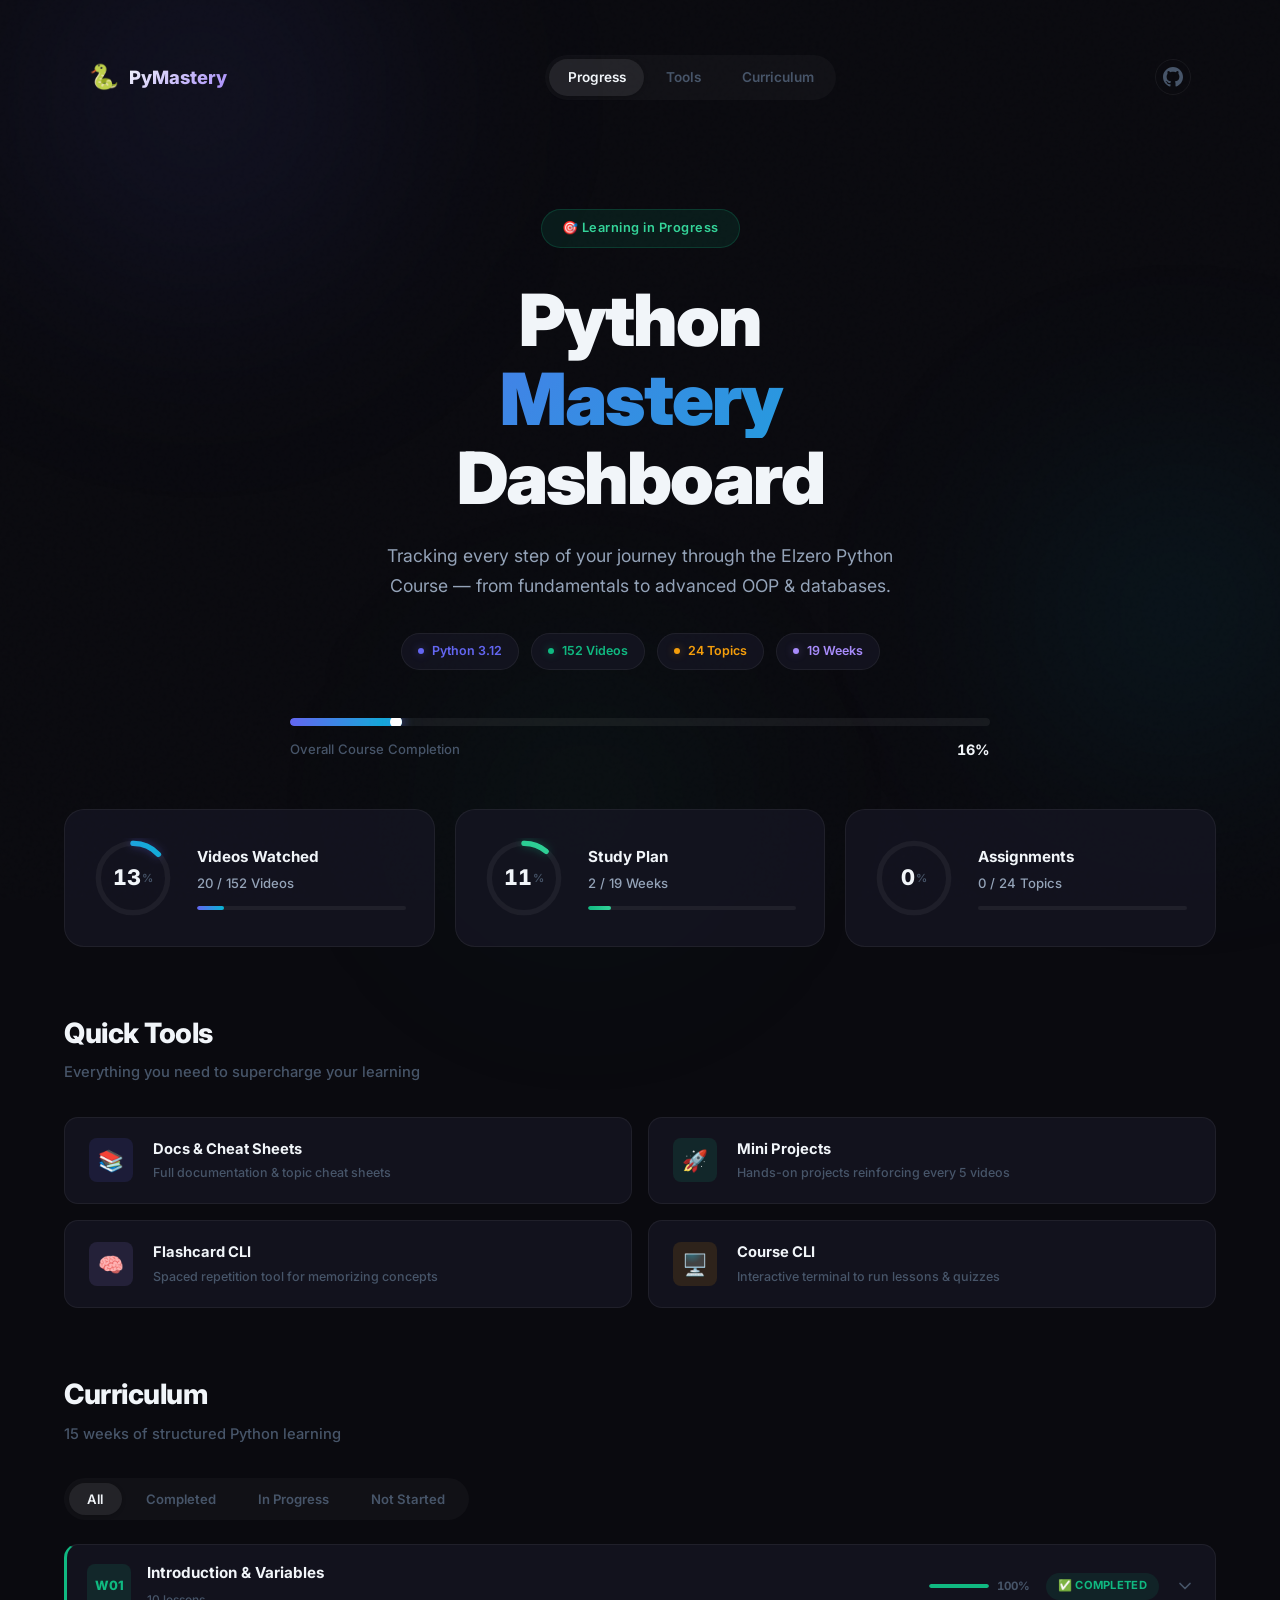
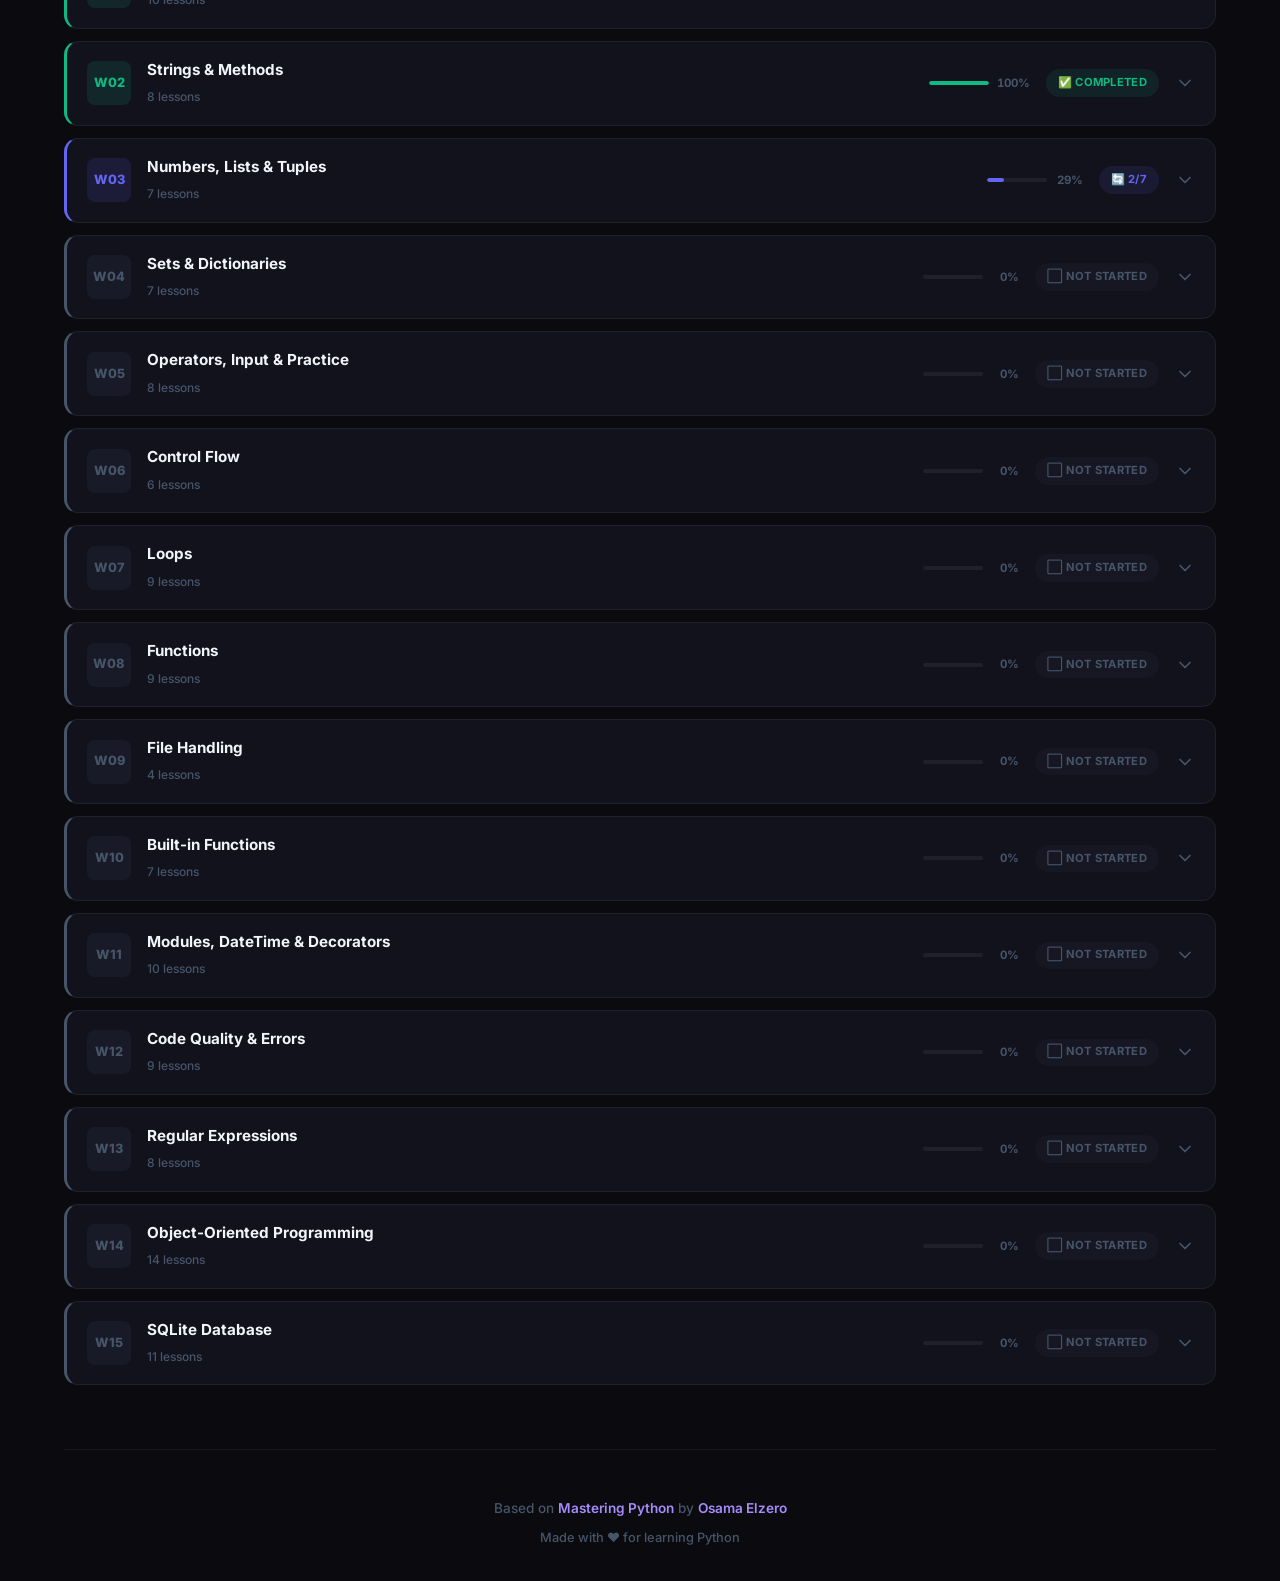
==== commit 5dbd0c0c: "fix(dashboard): copy index.css to docs/dashboard and add fill=none to SVG circles to prevent unstyle" ====
--- a/docs/dashboard/index.html
+++ b/docs/dashboard/index.html
@@ -86,9 +86,9 @@
         <section class="stats-grid">
             <div class="stat-card stat-card--videos">
                 <div class="stat-card__ring-wrap">
-                    <svg class="stat-card__ring" viewBox="0 0 120 120">
-                        <circle class="stat-card__ring-bg" cx="60" cy="60" r="52"/>
-                        <circle class="stat-card__ring-fill stat-card__ring-fill--blue" cx="60" cy="60" r="52" data-percent="13"/>
+                    <svg class="stat-card__ring" viewBox="0 0 120 120" width="80" height="80">
+                        <circle class="stat-card__ring-bg" cx="60" cy="60" r="52" fill="none"/>
+                        <circle class="stat-card__ring-fill stat-card__ring-fill--blue" cx="60" cy="60" r="52" fill="none" data-percent="13"/>
                     </svg>
                     <div class="stat-card__ring-text">
                         <span class="stat-card__ring-value" data-target="13">0</span>
@@ -106,9 +106,9 @@
 
             <div class="stat-card stat-card--weeks">
                 <div class="stat-card__ring-wrap">
-                    <svg class="stat-card__ring" viewBox="0 0 120 120">
-                        <circle class="stat-card__ring-bg" cx="60" cy="60" r="52"/>
-                        <circle class="stat-card__ring-fill stat-card__ring-fill--green" cx="60" cy="60" r="52" data-percent="11"/>
+                    <svg class="stat-card__ring" viewBox="0 0 120 120" width="80" height="80">
+                        <circle class="stat-card__ring-bg" cx="60" cy="60" r="52" fill="none"/>
+                        <circle class="stat-card__ring-fill stat-card__ring-fill--green" cx="60" cy="60" r="52" fill="none" data-percent="11"/>
                     </svg>
                     <div class="stat-card__ring-text">
                         <span class="stat-card__ring-value" data-target="11">0</span>
@@ -126,9 +126,9 @@
 
             <div class="stat-card stat-card--assignments">
                 <div class="stat-card__ring-wrap">
-                    <svg class="stat-card__ring" viewBox="0 0 120 120">
-                        <circle class="stat-card__ring-bg" cx="60" cy="60" r="52"/>
-                        <circle class="stat-card__ring-fill stat-card__ring-fill--orange" cx="60" cy="60" r="52" data-percent="0"/>
+                    <svg class="stat-card__ring" viewBox="0 0 120 120" width="80" height="80">
+                        <circle class="stat-card__ring-bg" cx="60" cy="60" r="52" fill="none"/>
+                        <circle class="stat-card__ring-fill stat-card__ring-fill--orange" cx="60" cy="60" r="52" fill="none" data-percent="0"/>
                     </svg>
                     <div class="stat-card__ring-text">
                         <span class="stat-card__ring-value" data-target="0">0</span>
--- a/docs/dashboard/index.css
+++ b/docs/dashboard/index.css
@@ -0,0 +1,1033 @@
+/* =====================================================
+   Python Mastery Dashboard — Premium Design System
+   ===================================================== */
+
+@import url('https://fonts.googleapis.com/css2?family=Inter:wght@300;400;500;600;700;800;900&display=swap');
+
+/* ---- Design Tokens ---- */
+:root {
+    --bg-base: #0a0a0f;
+    --bg-elevated: rgba(18, 18, 28, 0.85);
+    --bg-card: rgba(22, 22, 35, 0.75);
+    --bg-card-hover: rgba(30, 30, 48, 0.85);
+    --bg-subtle: rgba(255, 255, 255, 0.03);
+
+    --accent-indigo: #6366f1;
+    --accent-cyan: #06b6d4;
+    --accent-green: #10b981;
+    --accent-emerald: #34d399;
+    --accent-amber: #f59e0b;
+    --accent-orange: #f97316;
+    --accent-purple: #a78bfa;
+    --accent-rose: #fb7185;
+
+    --glow-indigo: rgba(99, 102, 241, 0.4);
+    --glow-green: rgba(16, 185, 129, 0.4);
+    --glow-amber: rgba(245, 158, 11, 0.4);
+    --glow-purple: rgba(167, 139, 250, 0.35);
+
+    --text-primary: #f1f5f9;
+    --text-secondary: #94a3b8;
+    --text-muted: #475569;
+
+    --border-subtle: rgba(255, 255, 255, 0.06);
+    --border-medium: rgba(255, 255, 255, 0.1);
+
+    --radius-sm: 8px;
+    --radius-md: 14px;
+    --radius-lg: 20px;
+    --radius-xl: 28px;
+    --radius-full: 9999px;
+
+    --ease-out: cubic-bezier(0.22, 1, 0.36, 1);
+    --ease-spring: cubic-bezier(0.34, 1.56, 0.64, 1);
+    --duration-fast: 0.2s;
+    --duration-normal: 0.35s;
+    --duration-slow: 0.6s;
+}
+
+/* ---- Reset ---- */
+*, *::before, *::after {
+    margin: 0;
+    padding: 0;
+    box-sizing: border-box;
+}
+
+html {
+    scroll-behavior: smooth;
+    scroll-padding-top: 80px;
+}
+
+body {
+    font-family: 'Inter', -apple-system, BlinkMacSystemFont, sans-serif;
+    background: var(--bg-base);
+    color: var(--text-primary);
+    min-height: 100vh;
+    overflow-x: hidden;
+    line-height: 1.6;
+    -webkit-font-smoothing: antialiased;
+    -moz-osx-font-smoothing: grayscale;
+}
+
+/* ---- Animated Background ---- */
+.bg-noise {
+    position: fixed;
+    inset: 0;
+    z-index: -2;
+    opacity: 0.4;
+    background-image: url("data:image/svg+xml,%3Csvg viewBox='0 0 256 256' xmlns='http://www.w3.org/2000/svg'%3E%3Cfilter id='noise'%3E%3CfeTurbulence type='fractalNoise' baseFrequency='0.9' numOctaves='4' stitchTiles='stitch'/%3E%3C/filter%3E%3Crect width='100%25' height='100%25' filter='url(%23noise)' opacity='0.04'/%3E%3C/svg%3E");
+    background-repeat: repeat;
+    pointer-events: none;
+}
+
+.bg-orb {
+    position: fixed;
+    border-radius: 50%;
+    filter: blur(100px);
+    z-index: -1;
+    pointer-events: none;
+    will-change: transform;
+}
+
+.bg-orb--1 {
+    width: 600px;
+    height: 600px;
+    top: -200px;
+    left: -100px;
+    background: radial-gradient(circle, rgba(99, 102, 241, 0.12) 0%, transparent 70%);
+    animation: float1 20s ease-in-out infinite;
+}
+
+.bg-orb--2 {
+    width: 500px;
+    height: 500px;
+    top: 40%;
+    right: -150px;
+    background: radial-gradient(circle, rgba(6, 182, 212, 0.1) 0%, transparent 70%);
+    animation: float2 25s ease-in-out infinite;
+}
+
+.bg-orb--3 {
+    width: 400px;
+    height: 400px;
+    bottom: -100px;
+    left: 30%;
+    background: radial-gradient(circle, rgba(16, 185, 129, 0.08) 0%, transparent 70%);
+    animation: float3 18s ease-in-out infinite;
+}
+
+@keyframes float1 {
+    0%, 100% { transform: translate(0, 0) scale(1); }
+    33% { transform: translate(60px, 40px) scale(1.1); }
+    66% { transform: translate(-30px, 80px) scale(0.95); }
+}
+
+@keyframes float2 {
+    0%, 100% { transform: translate(0, 0) scale(1); }
+    50% { transform: translate(-80px, -50px) scale(1.15); }
+}
+
+@keyframes float3 {
+    0%, 100% { transform: translate(0, 0); }
+    50% { transform: translate(50px, -60px); }
+}
+
+/* ---- App Container ---- */
+.app {
+    max-width: 1200px;
+    margin: 0 auto;
+    padding: 0 1.5rem;
+    position: relative;
+}
+
+/* =====================
+   NAVBAR
+   ===================== */
+.navbar {
+    position: sticky;
+    top: 0;
+    z-index: 100;
+    padding: 1rem 0;
+    transition: all var(--duration-normal) var(--ease-out);
+}
+
+.navbar--scrolled {
+    padding: 0.5rem 0;
+}
+
+.navbar--scrolled .navbar__inner {
+    background: rgba(10, 10, 18, 0.85);
+    backdrop-filter: blur(20px) saturate(180%);
+    -webkit-backdrop-filter: blur(20px) saturate(180%);
+    border-color: var(--border-medium);
+    box-shadow: 0 8px 32px rgba(0, 0, 0, 0.3);
+}
+
+.navbar__inner {
+    display: flex;
+    align-items: center;
+    justify-content: space-between;
+    padding: 0.75rem 1.5rem;
+    border-radius: var(--radius-full);
+    border: 1px solid transparent;
+    transition: all var(--duration-normal) var(--ease-out);
+}
+
+.navbar__brand {
+    display: flex;
+    align-items: center;
+    gap: 0.6rem;
+}
+
+.navbar__icon {
+    font-size: 1.5rem;
+}
+
+.navbar__title {
+    font-weight: 800;
+    font-size: 1.15rem;
+    background: linear-gradient(135deg, var(--text-primary), var(--accent-purple));
+    -webkit-background-clip: text;
+    background-clip: text;
+    -webkit-text-fill-color: transparent;
+}
+
+.navbar__links {
+    display: flex;
+    gap: 0.25rem;
+    background: var(--bg-subtle);
+    border-radius: var(--radius-full);
+    padding: 0.25rem;
+}
+
+.navbar__link {
+    color: var(--text-muted);
+    text-decoration: none;
+    font-weight: 600;
+    font-size: 0.85rem;
+    padding: 0.5rem 1.15rem;
+    border-radius: var(--radius-full);
+    transition: all var(--duration-fast) var(--ease-out);
+}
+
+.navbar__link:hover {
+    color: var(--text-secondary);
+}
+
+.navbar__link.active {
+    color: var(--text-primary);
+    background: rgba(255, 255, 255, 0.08);
+    box-shadow: 0 1px 4px rgba(0, 0, 0, 0.2);
+}
+
+.navbar__github {
+    display: flex;
+    align-items: center;
+    justify-content: center;
+    color: var(--text-muted);
+    width: 36px;
+    height: 36px;
+    border-radius: 50%;
+    border: 1px solid var(--border-subtle);
+    transition: all var(--duration-fast) var(--ease-out);
+}
+
+.navbar__github:hover {
+    color: var(--text-primary);
+    border-color: var(--border-medium);
+    background: var(--bg-subtle);
+    transform: scale(1.05);
+}
+
+/* =====================
+   HERO
+   ===================== */
+.hero {
+    padding: 5rem 0 3rem;
+    text-align: center;
+}
+
+.hero__badge {
+    display: inline-block;
+    padding: 0.5rem 1.25rem;
+    border-radius: var(--radius-full);
+    font-size: 0.8rem;
+    font-weight: 600;
+    color: var(--accent-emerald);
+    background: rgba(16, 185, 129, 0.1);
+    border: 1px solid rgba(16, 185, 129, 0.2);
+    margin-bottom: 2rem;
+    letter-spacing: 0.5px;
+    animation: fadeInDown 0.8s var(--ease-out);
+}
+
+.hero__title {
+    font-size: clamp(2.5rem, 6vw, 4.5rem);
+    font-weight: 900;
+    line-height: 1.1;
+    letter-spacing: -2px;
+    margin-bottom: 1.5rem;
+    animation: fadeInUp 0.8s var(--ease-out);
+}
+
+.hero__title-line {
+    display: block;
+}
+
+.hero__title-line--accent {
+    background: linear-gradient(135deg, var(--accent-indigo), var(--accent-cyan), var(--accent-green));
+    -webkit-background-clip: text;
+    background-clip: text;
+    -webkit-text-fill-color: transparent;
+    background-size: 200% 200%;
+    animation: gradientShift 8s ease-in-out infinite;
+}
+
+@keyframes gradientShift {
+    0%, 100% { background-position: 0% 50%; }
+    50% { background-position: 100% 50%; }
+}
+
+.hero__subtitle {
+    color: var(--text-secondary);
+    font-size: 1.1rem;
+    font-weight: 400;
+    max-width: 560px;
+    margin: 0 auto 2rem;
+    line-height: 1.7;
+    animation: fadeInUp 0.8s 0.15s var(--ease-out) both;
+}
+
+.hero__tags {
+    display: flex;
+    justify-content: center;
+    gap: 0.75rem;
+    flex-wrap: wrap;
+    animation: fadeInUp 0.8s 0.3s var(--ease-out) both;
+}
+
+.tag {
+    display: inline-flex;
+    align-items: center;
+    gap: 0.5rem;
+    padding: 0.45rem 1rem;
+    border-radius: var(--radius-full);
+    font-size: 0.78rem;
+    font-weight: 600;
+    background: var(--bg-card);
+    border: 1px solid var(--border-subtle);
+    transition: all var(--duration-fast) var(--ease-out);
+}
+
+.tag:hover {
+    transform: translateY(-2px);
+    border-color: var(--border-medium);
+}
+
+.tag__dot {
+    width: 6px;
+    height: 6px;
+    border-radius: 50%;
+}
+
+.tag--blue .tag__dot { background: var(--accent-indigo); box-shadow: 0 0 8px var(--glow-indigo); }
+.tag--green .tag__dot { background: var(--accent-green); box-shadow: 0 0 8px var(--glow-green); }
+.tag--orange .tag__dot { background: var(--accent-amber); box-shadow: 0 0 8px var(--glow-amber); }
+.tag--purple .tag__dot { background: var(--accent-purple); box-shadow: 0 0 8px var(--glow-purple); }
+
+.tag--blue { color: var(--accent-indigo); }
+.tag--green { color: var(--accent-green); }
+.tag--orange { color: var(--accent-amber); }
+.tag--purple { color: var(--accent-purple); }
+
+/* =====================
+   OVERALL PROGRESS BAR
+   ===================== */
+.overall-progress {
+    margin: 0 auto 3rem;
+    max-width: 700px;
+    animation: fadeInUp 0.8s 0.4s var(--ease-out) both;
+}
+
+.overall-progress__bar {
+    height: 8px;
+    background: rgba(255, 255, 255, 0.06);
+    border-radius: var(--radius-full);
+    overflow: hidden;
+    position: relative;
+}
+
+.overall-progress__fill {
+    height: 100%;
+    width: 0%;
+    border-radius: var(--radius-full);
+    background: linear-gradient(90deg, var(--accent-indigo), var(--accent-cyan), var(--accent-green));
+    background-size: 200% 100%;
+    animation: shimmer 3s ease-in-out infinite;
+    transition: width 2s var(--ease-out);
+    position: relative;
+}
+
+.overall-progress__fill::after {
+    content: '';
+    position: absolute;
+    right: 0;
+    top: 50%;
+    transform: translateY(-50%);
+    width: 12px;
+    height: 12px;
+    border-radius: 50%;
+    background: white;
+    box-shadow: 0 0 12px rgba(99, 102, 241, 0.6), 0 0 24px rgba(6, 182, 212, 0.3);
+}
+
+@keyframes shimmer {
+    0%, 100% { background-position: 0% 0%; }
+    50% { background-position: 100% 0%; }
+}
+
+.overall-progress__info {
+    display: flex;
+    justify-content: space-between;
+    align-items: center;
+    margin-top: 0.75rem;
+}
+
+.overall-progress__label {
+    color: var(--text-muted);
+    font-size: 0.82rem;
+    font-weight: 500;
+}
+
+.overall-progress__percent {
+    color: var(--text-primary);
+    font-size: 0.9rem;
+    font-weight: 700;
+    font-variant-numeric: tabular-nums;
+}
+
+/* =====================
+   STAT CARDS
+   ===================== */
+.stats-grid {
+    display: grid;
+    grid-template-columns: repeat(3, 1fr);
+    gap: 1.25rem;
+    margin-bottom: 4rem;
+}
+
+.stat-card {
+    display: flex;
+    align-items: center;
+    gap: 1.5rem;
+    padding: 1.75rem;
+    background: var(--bg-card);
+    border: 1px solid var(--border-subtle);
+    border-radius: var(--radius-lg);
+    transition: all var(--duration-normal) var(--ease-out);
+    position: relative;
+    overflow: hidden;
+    animation: fadeInUp 0.6s var(--ease-out) both;
+}
+
+.stat-card:nth-child(1) { animation-delay: 0.1s; }
+.stat-card:nth-child(2) { animation-delay: 0.2s; }
+.stat-card:nth-child(3) { animation-delay: 0.3s; }
+
+.stat-card::before {
+    content: '';
+    position: absolute;
+    inset: 0;
+    border-radius: inherit;
+    opacity: 0;
+    transition: opacity var(--duration-normal);
+}
+
+.stat-card--videos::before { background: radial-gradient(circle at 30% 50%, rgba(99, 102, 241, 0.08), transparent 60%); }
+.stat-card--weeks::before { background: radial-gradient(circle at 30% 50%, rgba(16, 185, 129, 0.08), transparent 60%); }
+.stat-card--assignments::before { background: radial-gradient(circle at 30% 50%, rgba(245, 158, 11, 0.08), transparent 60%); }
+
+.stat-card:hover {
+    border-color: var(--border-medium);
+    transform: translateY(-4px);
+    box-shadow: 0 16px 48px rgba(0, 0, 0, 0.25);
+}
+
+.stat-card:hover::before { opacity: 1; }
+
+/* Ring */
+.stat-card__ring-wrap {
+    position: relative;
+    width: 80px;
+    height: 80px;
+    flex-shrink: 0;
+}
+
+.stat-card__ring {
+    width: 80px;
+    height: 80px;
+    transform: rotate(-90deg);
+}
+
+.stat-card__ring-bg {
+    fill: none;
+    stroke: rgba(255, 255, 255, 0.05);
+    stroke-width: 8;
+}
+
+.stat-card__ring-fill {
+    fill: none;
+    stroke-width: 8;
+    stroke-linecap: round;
+    stroke-dasharray: 326.7;
+    stroke-dashoffset: 326.7;
+}
+
+.stat-card__ring-fill--blue { stroke: url(#gradBlue); filter: drop-shadow(0 0 6px var(--glow-indigo)); }
+.stat-card__ring-fill--green { stroke: url(#gradGreen); filter: drop-shadow(0 0 6px var(--glow-green)); }
+.stat-card__ring-fill--orange { stroke: url(#gradOrange); filter: drop-shadow(0 0 6px var(--glow-amber)); }
+
+.stat-card__ring-text {
+    position: absolute;
+    inset: 0;
+    display: flex;
+    align-items: center;
+    justify-content: center;
+    gap: 1px;
+}
+
+.stat-card__ring-value {
+    font-size: 1.35rem;
+    font-weight: 800;
+    font-variant-numeric: tabular-nums;
+}
+
+.stat-card__ring-unit {
+    font-size: 0.7rem;
+    font-weight: 600;
+    color: var(--text-muted);
+    margin-top: 2px;
+}
+
+/* Info */
+.stat-card__info {
+    flex: 1;
+    min-width: 0;
+}
+
+.stat-card__title {
+    font-size: 0.95rem;
+    font-weight: 700;
+    margin-bottom: 0.25rem;
+}
+
+.stat-card__detail {
+    font-size: 0.82rem;
+    color: var(--text-secondary);
+    font-weight: 500;
+    margin-bottom: 0.75rem;
+}
+
+.stat-card__mini-bar {
+    height: 4px;
+    background: rgba(255, 255, 255, 0.06);
+    border-radius: var(--radius-full);
+    overflow: hidden;
+}
+
+.stat-card__mini-fill {
+    height: 100%;
+    border-radius: var(--radius-full);
+    transition: width 2s var(--ease-out);
+}
+
+.stat-card__mini-fill--blue { background: linear-gradient(90deg, var(--accent-indigo), var(--accent-cyan)); }
+.stat-card__mini-fill--green { background: linear-gradient(90deg, var(--accent-green), var(--accent-emerald)); }
+.stat-card__mini-fill--orange { background: linear-gradient(90deg, var(--accent-amber), var(--accent-orange)); }
+
+/* =====================
+   SECTIONS
+   ===================== */
+.section {
+    margin-bottom: 4rem;
+}
+
+.section__header {
+    margin-bottom: 2rem;
+}
+
+.section__title {
+    font-size: 1.75rem;
+    font-weight: 800;
+    letter-spacing: -0.5px;
+    margin-bottom: 0.35rem;
+}
+
+.section__subtitle {
+    color: var(--text-muted);
+    font-size: 0.92rem;
+    font-weight: 500;
+}
+
+/* =====================
+   TOOL CARDS
+   ===================== */
+.tools-grid {
+    display: grid;
+    grid-template-columns: repeat(2, 1fr);
+    gap: 1rem;
+}
+
+.tool-card {
+    display: flex;
+    align-items: center;
+    gap: 1.25rem;
+    padding: 1.25rem 1.5rem;
+    background: var(--bg-card);
+    border: 1px solid var(--border-subtle);
+    border-radius: var(--radius-md);
+    text-decoration: none;
+    color: inherit;
+    transition: all var(--duration-normal) var(--ease-out);
+    position: relative;
+}
+
+.tool-card:hover {
+    border-color: var(--border-medium);
+    background: var(--bg-card-hover);
+    transform: translateX(4px);
+}
+
+.tool-card__icon-wrap {
+    width: 44px;
+    height: 44px;
+    border-radius: var(--radius-sm);
+    display: flex;
+    align-items: center;
+    justify-content: center;
+    flex-shrink: 0;
+    transition: transform var(--duration-fast) var(--ease-spring);
+}
+
+.tool-card:hover .tool-card__icon-wrap {
+    transform: scale(1.1);
+}
+
+.tool-card__icon-wrap--blue { background: rgba(99, 102, 241, 0.12); }
+.tool-card__icon-wrap--green { background: rgba(16, 185, 129, 0.12); }
+.tool-card__icon-wrap--purple { background: rgba(167, 139, 250, 0.12); }
+.tool-card__icon-wrap--orange { background: rgba(245, 158, 11, 0.12); }
+
+.tool-card__icon {
+    font-size: 1.3rem;
+}
+
+.tool-card__content {
+    flex: 1;
+    min-width: 0;
+}
+
+.tool-card__title {
+    font-size: 0.92rem;
+    font-weight: 700;
+    margin-bottom: 0.15rem;
+}
+
+.tool-card__desc {
+    font-size: 0.78rem;
+    color: var(--text-muted);
+    font-weight: 500;
+}
+
+.tool-card__arrow {
+    color: var(--text-muted);
+    font-size: 1.1rem;
+    transition: all var(--duration-fast) var(--ease-out);
+    opacity: 0;
+    transform: translateX(-8px);
+}
+
+.tool-card:hover .tool-card__arrow {
+    opacity: 1;
+    transform: translateX(0);
+    color: var(--text-secondary);
+}
+
+/* =====================
+   FILTER TABS
+   ===================== */
+.filter-tabs {
+    display: flex;
+    gap: 0.35rem;
+    margin-bottom: 1.5rem;
+    background: var(--bg-subtle);
+    border-radius: var(--radius-full);
+    padding: 0.3rem;
+    width: fit-content;
+}
+
+.filter-tab {
+    padding: 0.5rem 1.15rem;
+    border-radius: var(--radius-full);
+    border: none;
+    background: none;
+    color: var(--text-muted);
+    font-family: inherit;
+    font-size: 0.82rem;
+    font-weight: 600;
+    cursor: pointer;
+    transition: all var(--duration-fast) var(--ease-out);
+}
+
+.filter-tab:hover {
+    color: var(--text-secondary);
+}
+
+.filter-tab.active {
+    color: var(--text-primary);
+    background: rgba(255, 255, 255, 0.08);
+    box-shadow: 0 1px 4px rgba(0, 0, 0, 0.2);
+}
+
+/* =====================
+   WEEK CARDS
+   ===================== */
+.weeks-list {
+    display: flex;
+    flex-direction: column;
+    gap: 0.75rem;
+}
+
+.week-card {
+    background: var(--bg-card);
+    border: 1px solid var(--border-subtle);
+    border-radius: var(--radius-md);
+    overflow: hidden;
+    transition: all var(--duration-normal) var(--ease-out);
+    animation: fadeInUp 0.4s var(--ease-out) both;
+}
+
+.week-card:hover {
+    border-color: var(--border-medium);
+    box-shadow: 0 4px 24px rgba(0, 0, 0, 0.15);
+}
+
+/* Color accent on left border */
+.week-card--done { border-left: 3px solid var(--accent-green); }
+.week-card--progress { border-left: 3px solid var(--accent-indigo); }
+.week-card--pending { border-left: 3px solid var(--text-muted); }
+
+.week-card__header {
+    display: flex;
+    align-items: center;
+    justify-content: space-between;
+    padding: 1rem 1.25rem;
+    cursor: pointer;
+    user-select: none;
+    transition: background var(--duration-fast);
+    gap: 1rem;
+}
+
+.week-card__header:hover {
+    background: rgba(255, 255, 255, 0.02);
+}
+
+.week-card__left {
+    display: flex;
+    align-items: center;
+    gap: 1rem;
+}
+
+.week-card__number {
+    width: 44px;
+    height: 44px;
+    border-radius: var(--radius-sm);
+    display: flex;
+    align-items: center;
+    justify-content: center;
+    font-weight: 800;
+    font-size: 0.8rem;
+    flex-shrink: 0;
+}
+
+.week-card__number--done { background: rgba(16, 185, 129, 0.12); color: var(--accent-green); }
+.week-card__number--progress { background: rgba(99, 102, 241, 0.12); color: var(--accent-indigo); }
+.week-card__number--pending { background: rgba(71, 85, 105, 0.12); color: var(--text-muted); }
+
+.week-card__title {
+    font-size: 0.95rem;
+    font-weight: 700;
+    margin-bottom: 1px;
+}
+
+.week-card__count {
+    font-size: 0.75rem;
+    color: var(--text-muted);
+    font-weight: 500;
+}
+
+.week-card__right {
+    display: flex;
+    align-items: center;
+    gap: 1rem;
+    flex-shrink: 0;
+}
+
+.week-card__progress-mini {
+    display: flex;
+    align-items: center;
+    gap: 0.5rem;
+}
+
+.week-card__progress-track {
+    width: 60px;
+    height: 4px;
+    border-radius: var(--radius-full);
+    background: rgba(255, 255, 255, 0.06);
+    overflow: hidden;
+}
+
+.week-card__progress-bar {
+    height: 100%;
+    border-radius: var(--radius-full);
+    transition: width 1s var(--ease-out);
+}
+
+.week-card__progress-bar--done { background: var(--accent-green); }
+.week-card__progress-bar--progress { background: var(--accent-indigo); }
+.week-card__progress-bar--pending { background: var(--text-muted); }
+
+.week-card__pct {
+    font-size: 0.72rem;
+    font-weight: 700;
+    color: var(--text-muted);
+    font-variant-numeric: tabular-nums;
+    min-width: 28px;
+    text-align: right;
+}
+
+.week-card__badge {
+    display: inline-flex;
+    align-items: center;
+    gap: 0.35rem;
+    padding: 0.3rem 0.75rem;
+    border-radius: var(--radius-full);
+    font-size: 0.7rem;
+    font-weight: 700;
+    text-transform: uppercase;
+    letter-spacing: 0.3px;
+    white-space: nowrap;
+}
+
+.week-card__badge--done { background: rgba(16, 185, 129, 0.1); color: var(--accent-green); }
+.week-card__badge--progress { background: rgba(99, 102, 241, 0.1); color: var(--accent-indigo); }
+.week-card__badge--pending { background: rgba(71, 85, 105, 0.08); color: var(--text-muted); }
+
+.week-card__chevron {
+    color: var(--text-muted);
+    transition: transform 0.4s var(--ease-out);
+    flex-shrink: 0;
+}
+
+.week-card.open .week-card__chevron {
+    transform: rotate(180deg);
+}
+
+/* Expandable Body */
+.week-card__body {
+    max-height: 0;
+    overflow: hidden;
+    transition: max-height 0.5s var(--ease-out);
+}
+
+.week-card.open .week-card__body {
+    max-height: 800px;
+}
+
+.week-card__lessons {
+    padding: 0.5rem 0;
+    border-top: 1px solid var(--border-subtle);
+}
+
+/* Lessons */
+.lesson {
+    display: flex;
+    align-items: center;
+    gap: 0.85rem;
+    padding: 0.65rem 1.25rem 0.65rem 1.5rem;
+    transition: all var(--duration-fast) var(--ease-out);
+    font-size: 0.88rem;
+}
+
+.lesson:hover {
+    background: rgba(255, 255, 255, 0.025);
+}
+
+.lesson__check {
+    width: 22px;
+    height: 22px;
+    border-radius: 6px;
+    display: flex;
+    align-items: center;
+    justify-content: center;
+    flex-shrink: 0;
+    border: 2px solid var(--border-medium);
+    transition: all var(--duration-fast) var(--ease-spring);
+}
+
+.lesson__check--done {
+    background: var(--accent-green);
+    border-color: var(--accent-green);
+    color: #000;
+    box-shadow: 0 0 10px var(--glow-green);
+}
+
+.lesson:hover .lesson__check:not(.lesson__check--done) {
+    border-color: var(--text-secondary);
+}
+
+.lesson__num {
+    color: var(--text-muted);
+    font-weight: 700;
+    font-size: 0.78rem;
+    min-width: 28px;
+    font-variant-numeric: tabular-nums;
+}
+
+.lesson__name {
+    color: var(--text-secondary);
+    font-weight: 500;
+}
+
+.lesson--done .lesson__name {
+    color: var(--text-primary);
+    font-weight: 600;
+}
+
+/* =====================
+   EMPTY STATE
+   ===================== */
+.empty-state {
+    text-align: center;
+    padding: 4rem 2rem;
+    color: var(--text-muted);
+}
+
+.empty-state__icon {
+    font-size: 2.5rem;
+    display: block;
+    margin-bottom: 1rem;
+}
+
+/* =====================
+   FOOTER
+   ===================== */
+.footer {
+    border-top: 1px solid var(--border-subtle);
+    padding: 3rem 0;
+    margin-top: 2rem;
+}
+
+.footer__inner {
+    text-align: center;
+}
+
+.footer p {
+    color: var(--text-muted);
+    font-size: 0.85rem;
+    font-weight: 500;
+}
+
+.footer a {
+    color: var(--accent-purple);
+    text-decoration: none;
+    font-weight: 600;
+    transition: color var(--duration-fast);
+}
+
+.footer a:hover {
+    color: var(--accent-indigo);
+}
+
+.footer__heart {
+    margin-top: 0.5rem;
+    font-size: 0.8rem !important;
+    color: var(--text-muted);
+}
+
+/* =====================
+   ANIMATIONS
+   ===================== */
+@keyframes fadeInUp {
+    from { opacity: 0; transform: translateY(20px); }
+    to { opacity: 1; transform: translateY(0); }
+}
+
+@keyframes fadeInDown {
+    from { opacity: 0; transform: translateY(-10px); }
+    to { opacity: 1; transform: translateY(0); }
+}
+
+/* =====================
+   RESPONSIVE
+   ===================== */
+@media (max-width: 900px) {
+    .stats-grid {
+        grid-template-columns: 1fr;
+    }
+
+    .tools-grid {
+        grid-template-columns: 1fr;
+    }
+}
+
+@media (max-width: 768px) {
+    .app {
+        padding: 0 1rem;
+    }
+
+    .hero__title {
+        letter-spacing: -1px;
+    }
+
+    .navbar__links {
+        display: none;
+    }
+
+    .week-card__progress-mini {
+        display: none;
+    }
+
+    .week-card__header {
+        padding: 0.85rem 1rem;
+    }
+
+    .stat-card {
+        padding: 1.25rem;
+    }
+
+    .filter-tabs {
+        width: 100%;
+        overflow-x: auto;
+        -webkit-overflow-scrolling: touch;
+    }
+}
+
+@media (max-width: 480px) {
+    .hero {
+        padding: 3rem 0 2rem;
+    }
+
+    .hero__tags {
+        gap: 0.5rem;
+    }
+
+    .tag {
+        font-size: 0.72rem;
+        padding: 0.35rem 0.75rem;
+    }
+
+    .week-card__badge {
+        display: none;
+    }
+}
